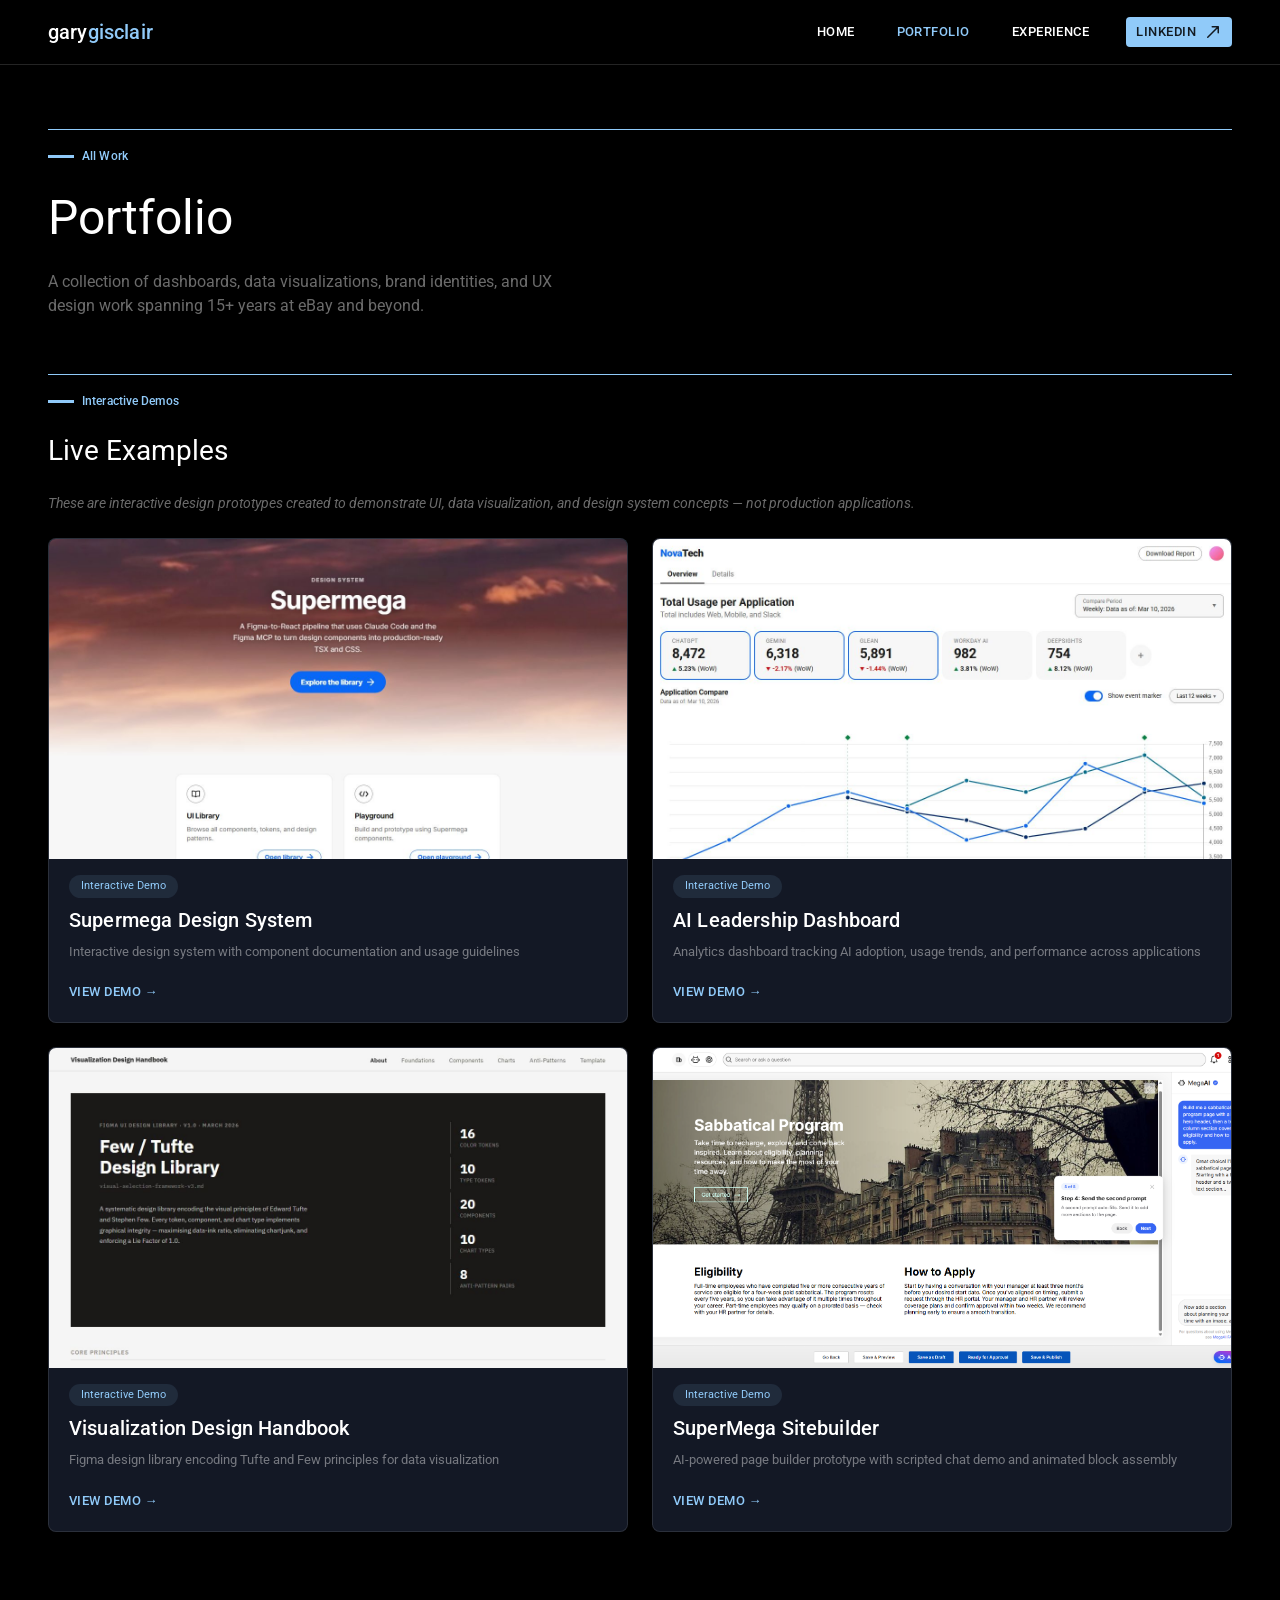
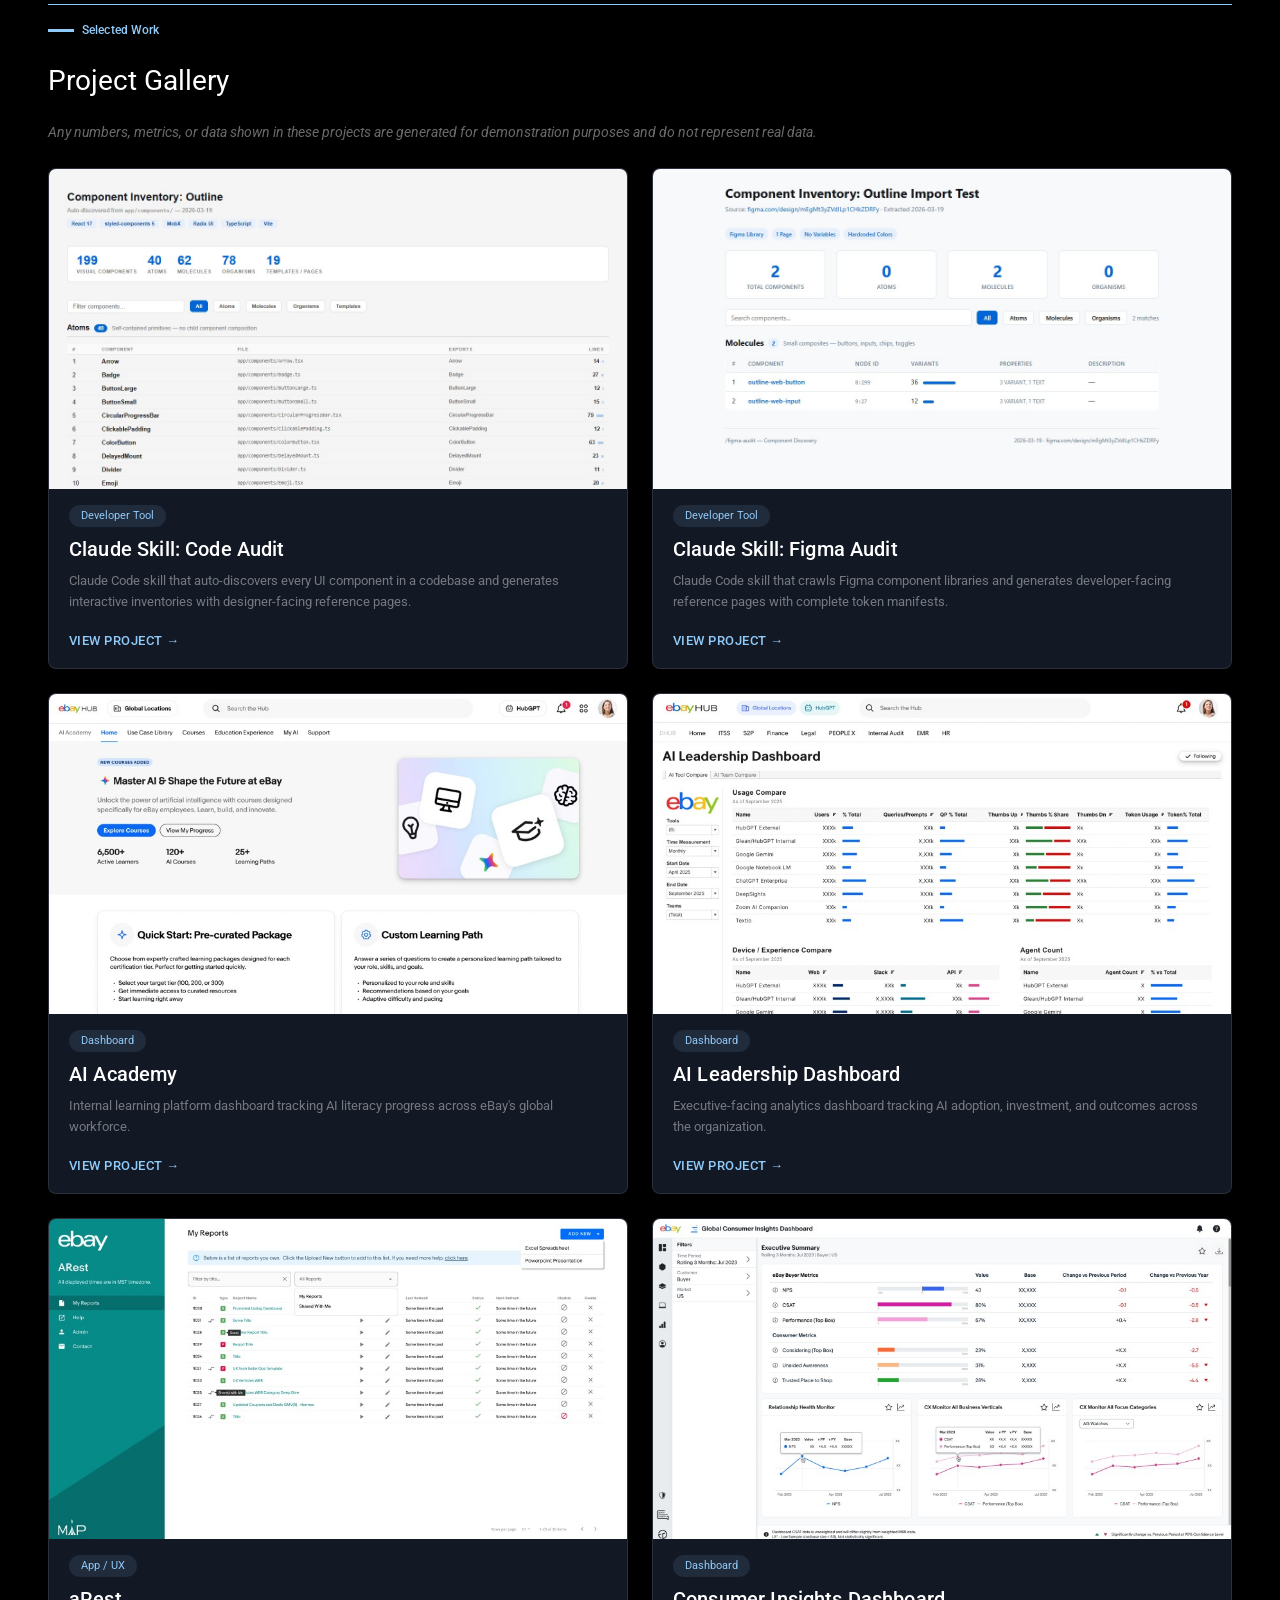
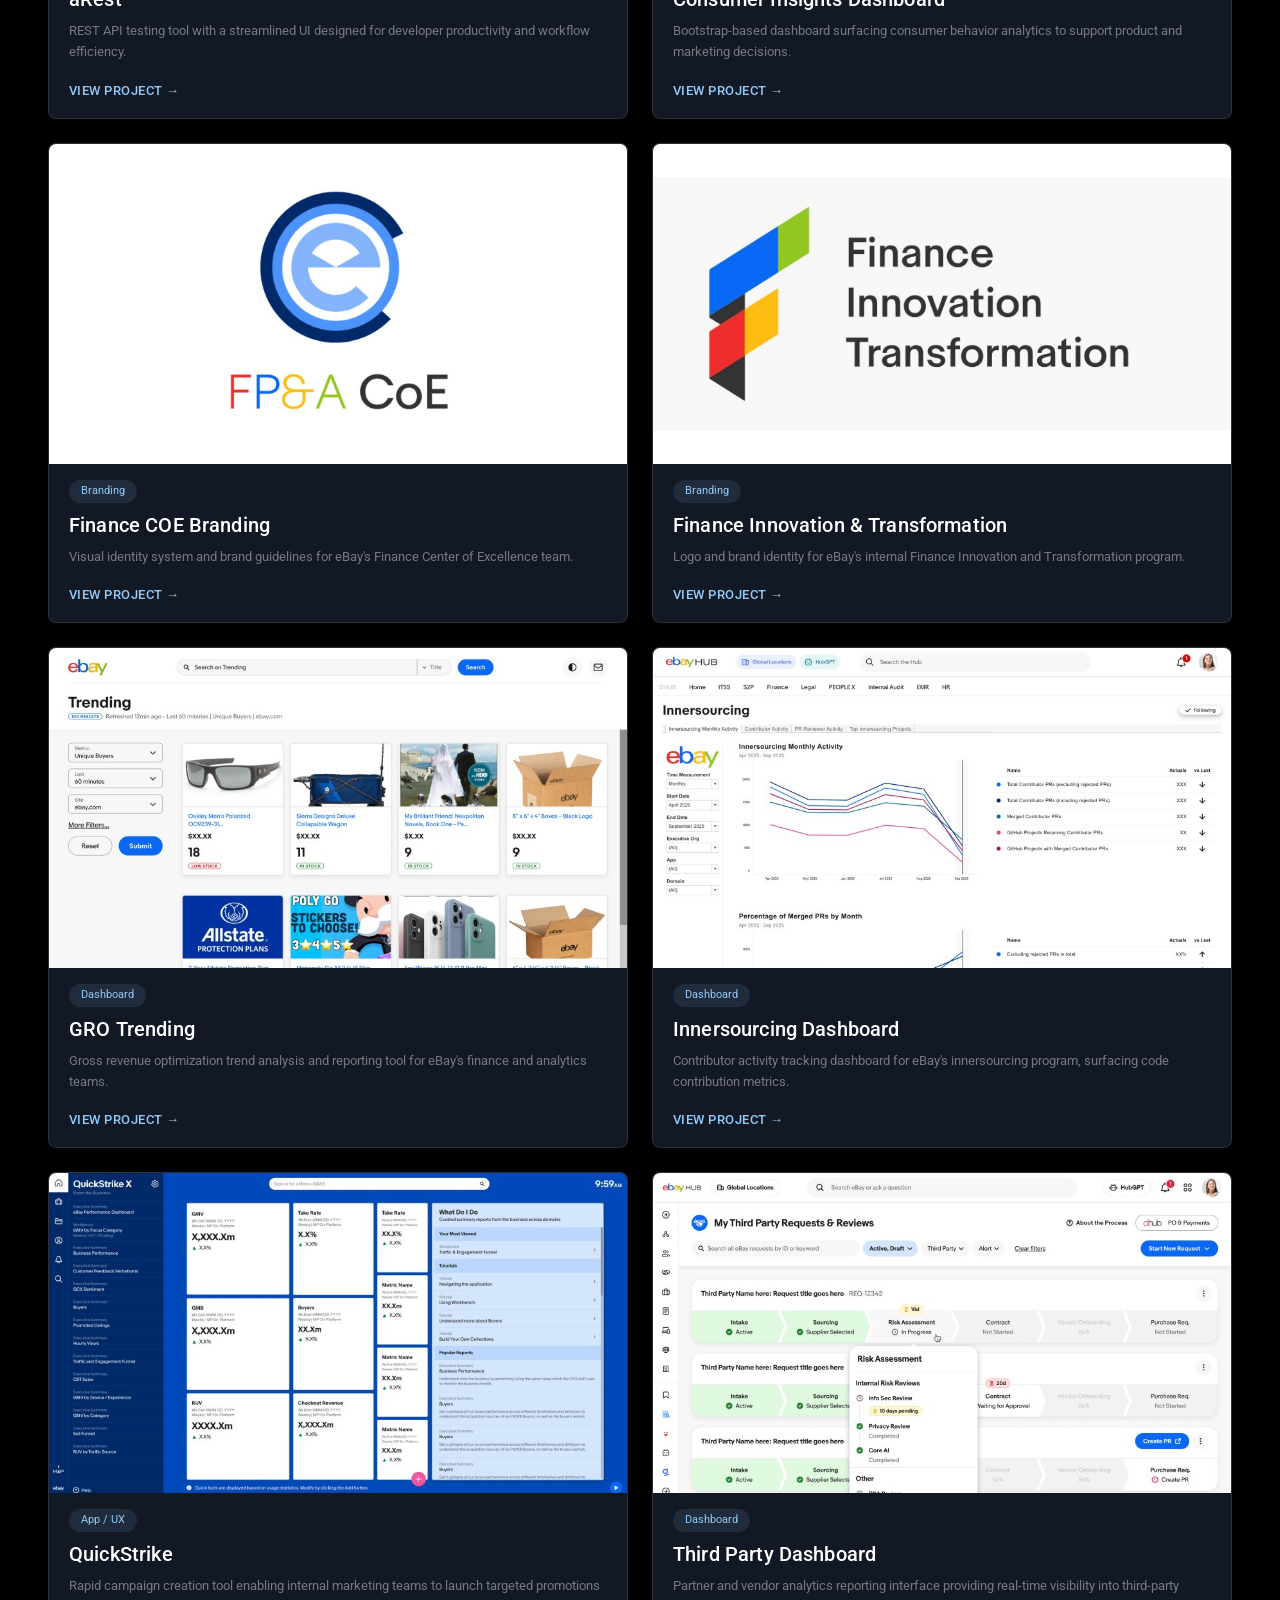
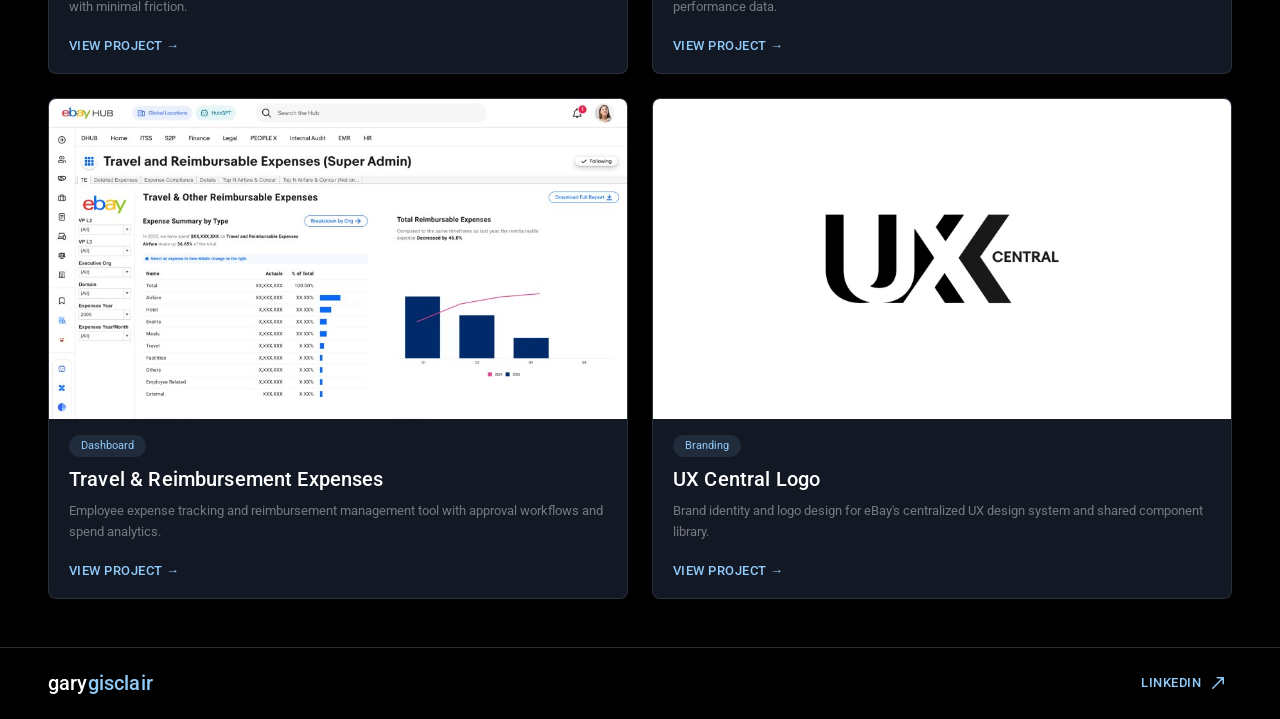
==== portfolio.html @ d4ecb181 "Add Code Audit and Figma Audit skills to Project Gallery Two new Developer Tool cards at top of gall" ====
<!DOCTYPE html>
<html lang="en">
<head>
  <meta charset="UTF-8">
  <meta name="viewport" content="width=device-width, initial-scale=1.0">
  <title>Portfolio — Gary Gisclair | Dashboards, Data Viz & Brand Design</title>
  <meta name="description" content="Explore Gary Gisclair's portfolio — dashboards, data visualizations, brand identities, and UX design work spanning 15+ years at eBay and beyond.">
  <meta name="author" content="Gary Gisclair">
  <link rel="canonical" href="https://www.garygisclair.com/portfolio.html">

  <!-- Open Graph -->
  <meta property="og:type" content="website">
  <meta property="og:title" content="Portfolio — Gary Gisclair | Dashboards, Data Viz & Brand Design">
  <meta property="og:description" content="Dashboards, data visualizations, brand identities, and UX design work spanning 15+ years at eBay and beyond.">
  <meta property="og:url" content="https://www.garygisclair.com/portfolio.html">
  <meta property="og:image" content="https://www.garygisclair.com/images/hero-dashboard.png">
  <meta property="og:site_name" content="Gary Gisclair">

  <!-- Twitter Card -->
  <meta name="twitter:card" content="summary_large_image">
  <meta name="twitter:title" content="Portfolio — Gary Gisclair">
  <meta name="twitter:description" content="Dashboards, data visualizations, brand identities, and UX design work spanning 15+ years.">
  <meta name="twitter:image" content="https://www.garygisclair.com/images/hero-dashboard.png">

  <link rel="preconnect" href="https://fonts.googleapis.com">
  <link rel="preconnect" href="https://fonts.gstatic.com" crossorigin>
  <link href="https://fonts.googleapis.com/css2?family=Roboto:wght@300;400;500;700&display=swap" rel="stylesheet">
  <link rel="stylesheet" href="styles.css">
</head>
<body>

  <!-- Navigation -->
  <nav class="nav" aria-label="Main navigation">
    <div class="nav__inner">
      <a href="index.html" class="logo" aria-label="Gary Gisclair home">
        <span class="logo__first">gary</span><span class="logo__last">gisclair</span>
      </a>
      <div class="nav__links">
        <a href="index.html" class="nav__link">Home</a>
        <a href="portfolio.html" class="nav__link nav__link--active">Portfolio</a>
        <a href="index.html#experience" class="nav__link">Experience</a>
        <a href="https://www.linkedin.com/in/gary-gisclair-3093a55/" target="_blank" rel="noopener noreferrer" class="btn btn--solid btn--sm">
          LinkedIn
          <svg class="btn__icon" viewBox="0 0 18 18" fill="none" xmlns="http://www.w3.org/2000/svg" aria-hidden="true">
            <path d="M3.75 14.25L14.25 3.75M14.25 3.75H8.25M14.25 3.75V9.75" stroke="currentColor" stroke-width="1.5" stroke-linecap="round" stroke-linejoin="round"/>
          </svg>
        </a>
      </div>
    </div>
  </nav>

  <main>

    <!-- Page Header -->
    <section class="section page-hero" aria-label="Portfolio header">
      <div class="container">
        <div class="page-hero__inner">
          <div class="section-label">
            <span class="section-label__line"></span>
            <span class="section-label__text">All Work</span>
          </div>
          <h1 class="section-title">Portfolio</h1>
          <p class="page-hero__tagline">A collection of dashboards, data visualizations, brand identities, and UX design work spanning 15+ years at eBay and beyond.</p>
        </div>
      </div>
    </section>

    <!-- Live Examples -->
    <section class="section" aria-label="Live examples">
      <div class="container">
        <header class="section-header section-header--blue">
          <div class="section-label">
            <span class="section-label__line"></span>
            <span class="section-label__text">Interactive Demos</span>
          </div>
          <h2 class="section-title section-title--sm">Live Examples</h2>
        </header>
        <p class="live-examples__disclaimer">These are interactive design prototypes created to demonstrate UI, data visualization, and design system concepts &mdash; not production applications.</p>
        <div class="portfolio-grid portfolio-grid--2 pcard-grid">

          <a class="pcard pcard--link" href="https://garygisclair.github.io/supermega-design-system/" target="_blank" rel="noopener noreferrer" aria-label="View Supermega Design System demo">
            <div class="pcard__media" aria-hidden="true"><img src="images/thumb-supermega.jpg" alt="Supermega Design System preview"></div>
            <div class="pcard__body">
              <span class="tag pcard__category">Interactive Demo</span>
              <h3 class="pcard__title">Supermega Design System</h3>
              <p class="pcard__desc">Interactive design system with component documentation and usage guidelines</p>
              <span class="pcard__cta" aria-hidden="true">View Demo →</span>
            </div>
          </a>

          <a class="pcard pcard--link" href="https://garygisclair.github.io/company-ai-compare-dashboard/" target="_blank" rel="noopener noreferrer" aria-label="View AI Leadership Dashboard demo">
            <div class="pcard__media" aria-hidden="true"><img src="images/thumb-ai-dashboard.jpg" alt="AI Leadership Dashboard preview"></div>
            <div class="pcard__body">
              <span class="tag pcard__category">Interactive Demo</span>
              <h3 class="pcard__title">AI Leadership Dashboard</h3>
              <p class="pcard__desc">Analytics dashboard tracking AI adoption, usage trends, and performance across applications</p>
              <span class="pcard__cta" aria-hidden="true">View Demo →</span>
            </div>
          </a>

          <a class="pcard pcard--link" href="https://garygisclair.github.io/visualization-design-handbook/index.html" target="_blank" rel="noopener noreferrer" aria-label="View Visualization Design Handbook demo">
            <div class="pcard__media" aria-hidden="true"><img src="images/thumb-viz-handbook.jpg" alt="Visualization Design Handbook preview"></div>
            <div class="pcard__body">
              <span class="tag pcard__category">Interactive Demo</span>
              <h3 class="pcard__title">Visualization Design Handbook</h3>
              <p class="pcard__desc">Figma design library encoding Tufte and Few principles for data visualization</p>
              <span class="pcard__cta" aria-hidden="true">View Demo →</span>
            </div>
          </a>

          <a class="pcard pcard--link" href="https://garygisclair.github.io/supermega-sitebuilder/" target="_blank" rel="noopener noreferrer" aria-label="View SuperMega Sitebuilder demo">
            <div class="pcard__media" aria-hidden="true"><img src="images/thumb-sitebuilder.jpg" alt="SuperMega Sitebuilder preview"></div>
            <div class="pcard__body">
              <span class="tag pcard__category">Interactive Demo</span>
              <h3 class="pcard__title">SuperMega Sitebuilder</h3>
              <p class="pcard__desc">AI-powered page builder prototype with scripted chat demo and animated block assembly</p>
              <span class="pcard__cta" aria-hidden="true">View Demo →</span>
            </div>
          </a>

        </div>
      </div>
    </section>

    <!-- Card Grid -->
    <section class="section" aria-label="Project library">
      <div class="container">
        <header class="section-header section-header--blue">
          <div class="section-label">
            <span class="section-label__line"></span>
            <span class="section-label__text">Selected Work</span>
          </div>
          <h2 class="section-title section-title--sm">Project Gallery</h2>
        </header>
        <p class="live-examples__disclaimer">Any numbers, metrics, or data shown in these projects are generated for demonstration purposes and do not represent real data.</p>
        <div class="portfolio-grid portfolio-grid--2 pcard-grid">

          <article class="pcard" data-id="code-audit-skill" role="button" tabindex="0" aria-label="View Code Audit Skill project">
            <div class="pcard__media" aria-hidden="true"><img src="images/code-audit-skill/page-01.jpg" alt="Code Audit Skill inventory showing 199 components"></div>
            <div class="pcard__body">
              <span class="tag pcard__category">Developer Tool</span>
              <h3 class="pcard__title">Claude Skill: Code Audit</h3>
              <p class="pcard__desc">Claude Code skill that auto-discovers every UI component in a codebase and generates interactive inventories with designer-facing reference pages.</p>
              <button class="pcard__cta" tabindex="-1" aria-hidden="true">View Project →</button>
            </div>
          </article>

          <article class="pcard" data-id="figma-audit-skill" role="button" tabindex="0" aria-label="View Figma Audit Skill project">
            <div class="pcard__media" aria-hidden="true"><img src="images/figma-audit-skill/page-01.jpg" alt="Figma Audit Skill inventory showing component library"></div>
            <div class="pcard__body">
              <span class="tag pcard__category">Developer Tool</span>
              <h3 class="pcard__title">Claude Skill: Figma Audit</h3>
              <p class="pcard__desc">Claude Code skill that crawls Figma component libraries and generates developer-facing reference pages with complete token manifests.</p>
              <button class="pcard__cta" tabindex="-1" aria-hidden="true">View Project →</button>
            </div>
          </article>

          <article class="pcard" data-id="ai-academy" role="button" tabindex="0" aria-label="View AI Academy project">
            <div class="pcard__media" aria-hidden="true"><img src="images/ai-academy/page-01.jpg" alt="AI Academy dashboard"></div>
            <div class="pcard__body">
              <span class="tag pcard__category">Dashboard</span>
              <h3 class="pcard__title">AI Academy</h3>
              <p class="pcard__desc">Internal learning platform dashboard tracking AI literacy progress across eBay's global workforce.</p>
              <button class="pcard__cta" tabindex="-1" aria-hidden="true">View Project →</button>
            </div>
          </article>

          <article class="pcard" data-id="ai-leadership-dashboard" role="button" tabindex="0" aria-label="View AI Leadership Dashboard project">
            <div class="pcard__media" aria-hidden="true"><img src="images/ai-leadership-dashboard/page-01.jpg" alt="AI Leadership Dashboard"></div>
            <div class="pcard__body">
              <span class="tag pcard__category">Dashboard</span>
              <h3 class="pcard__title">AI Leadership Dashboard</h3>
              <p class="pcard__desc">Executive-facing analytics dashboard tracking AI adoption, investment, and outcomes across the organization.</p>
              <button class="pcard__cta" tabindex="-1" aria-hidden="true">View Project →</button>
            </div>
          </article>

          <article class="pcard" data-id="arest" role="button" tabindex="0" aria-label="View aRest project">
            <div class="pcard__media" aria-hidden="true"><img src="images/arest/page-02.jpg" alt="aRest API testing tool"></div>
            <div class="pcard__body">
              <span class="tag pcard__category">App / UX</span>
              <h3 class="pcard__title">aRest</h3>
              <p class="pcard__desc">REST API testing tool with a streamlined UI designed for developer productivity and workflow efficiency.</p>
              <button class="pcard__cta" tabindex="-1" aria-hidden="true">View Project →</button>
            </div>
          </article>

          <article class="pcard" data-id="consumer-insights-dashboard" role="button" tabindex="0" aria-label="View Consumer Insights Dashboard project">
            <div class="pcard__media" aria-hidden="true"><img src="images/consumer-insights-dashboard/page-01.jpg" alt="Consumer Insights Dashboard"></div>
            <div class="pcard__body">
              <span class="tag pcard__category">Dashboard</span>
              <h3 class="pcard__title">Consumer Insights Dashboard</h3>
              <p class="pcard__desc">Bootstrap-based dashboard surfacing consumer behavior analytics to support product and marketing decisions.</p>
              <button class="pcard__cta" tabindex="-1" aria-hidden="true">View Project →</button>
            </div>
          </article>


          <article class="pcard" data-id="finance-coe-branding" role="button" tabindex="0" aria-label="View Finance COE Branding project">
            <div class="pcard__media pcard__media--contain" aria-hidden="true"><img src="images/finance-coe-branding/page-01.jpg" alt="Finance COE brand identity"></div>
            <div class="pcard__body">
              <span class="tag pcard__category">Branding</span>
              <h3 class="pcard__title">Finance COE Branding</h3>
              <p class="pcard__desc">Visual identity system and brand guidelines for eBay's Finance Center of Excellence team.</p>
              <button class="pcard__cta" tabindex="-1" aria-hidden="true">View Project →</button>
            </div>
          </article>

          <article class="pcard" data-id="finance-innovation-transformation" role="button" tabindex="0" aria-label="View Finance Innovation Transformation Logo project">
            <div class="pcard__media pcard__media--contain" aria-hidden="true"><img src="images/finance-innovation-transformation/page-01.jpg" alt="Finance Innovation and Transformation logo"></div>
            <div class="pcard__body">
              <span class="tag pcard__category">Branding</span>
              <h3 class="pcard__title">Finance Innovation &amp; Transformation</h3>
              <p class="pcard__desc">Logo and brand identity for eBay's internal Finance Innovation and Transformation program.</p>
              <button class="pcard__cta" tabindex="-1" aria-hidden="true">View Project →</button>
            </div>
          </article>

          <article class="pcard" data-id="gro-trending" role="button" tabindex="0" aria-label="View GRO Trending project">
            <div class="pcard__media" aria-hidden="true"><img src="images/gro-trending/page-01.jpg" alt="GRO Trending revenue dashboard"></div>
            <div class="pcard__body">
              <span class="tag pcard__category">Dashboard</span>
              <h3 class="pcard__title">GRO Trending</h3>
              <p class="pcard__desc">Gross revenue optimization trend analysis and reporting tool for eBay's finance and analytics teams.</p>
              <button class="pcard__cta" tabindex="-1" aria-hidden="true">View Project →</button>
            </div>
          </article>

          <article class="pcard" data-id="innersourcing-dashboard" role="button" tabindex="0" aria-label="View Innersourcing Dashboard project">
            <div class="pcard__media" aria-hidden="true"><img src="images/innersourcing-dashboard/page-01.jpg" alt="Innersourcing contributor activity dashboard"></div>
            <div class="pcard__body">
              <span class="tag pcard__category">Dashboard</span>
              <h3 class="pcard__title">Innersourcing Dashboard</h3>
              <p class="pcard__desc">Contributor activity tracking dashboard for eBay's innersourcing program, surfacing code contribution metrics.</p>
              <button class="pcard__cta" tabindex="-1" aria-hidden="true">View Project →</button>
            </div>
          </article>

          <article class="pcard" data-id="quickstrike" role="button" tabindex="0" aria-label="View QuickStrike project">
            <div class="pcard__media" aria-hidden="true"><img src="images/quickstrike/page-02.jpg" alt="QuickStrike campaign creation tool"></div>
            <div class="pcard__body">
              <span class="tag pcard__category">App / UX</span>
              <h3 class="pcard__title">QuickStrike</h3>
              <p class="pcard__desc">Rapid campaign creation tool enabling internal marketing teams to launch targeted promotions with minimal friction.</p>
              <button class="pcard__cta" tabindex="-1" aria-hidden="true">View Project →</button>
            </div>
          </article>

          <article class="pcard" data-id="third-party-dashboard" role="button" tabindex="0" aria-label="View Third Party Dashboard project">
            <div class="pcard__media" aria-hidden="true"><img src="images/third-party-dashboard/page-01.jpg" alt="Third Party vendor analytics dashboard"></div>
            <div class="pcard__body">
              <span class="tag pcard__category">Dashboard</span>
              <h3 class="pcard__title">Third Party Dashboard</h3>
              <p class="pcard__desc">Partner and vendor analytics reporting interface providing real-time visibility into third-party performance data.</p>
              <button class="pcard__cta" tabindex="-1" aria-hidden="true">View Project →</button>
            </div>
          </article>

          <article class="pcard" data-id="travel-reimbursement" role="button" tabindex="0" aria-label="View Travel and Reimbursement Expenses project">
            <div class="pcard__media" aria-hidden="true"><img src="images/travel-and-reimbursement/page-01.jpg" alt="Travel and Reimbursement expense dashboard"></div>
            <div class="pcard__body">
              <span class="tag pcard__category">Dashboard</span>
              <h3 class="pcard__title">Travel &amp; Reimbursement Expenses</h3>
              <p class="pcard__desc">Employee expense tracking and reimbursement management tool with approval workflows and spend analytics.</p>
              <button class="pcard__cta" tabindex="-1" aria-hidden="true">View Project →</button>
            </div>
          </article>

          <article class="pcard" data-id="ux-central-logo" role="button" tabindex="0" aria-label="View UX Central Logo project">
            <div class="pcard__media pcard__media--contain" aria-hidden="true"><img src="images/ux-central-logo/page-01.jpg" alt="UX Central logo design"></div>
            <div class="pcard__body">
              <span class="tag pcard__category">Branding</span>
              <h3 class="pcard__title">UX Central Logo</h3>
              <p class="pcard__desc">Brand identity and logo design for eBay's centralized UX design system and shared component library.</p>
              <button class="pcard__cta" tabindex="-1" aria-hidden="true">View Project →</button>
            </div>
          </article>

        </div>
      </div>
    </section>

  </main>

  <!-- Footer -->
  <footer class="footer" role="contentinfo">
    <div class="footer__inner">
      <a href="index.html" class="logo" aria-label="Gary Gisclair">
        <span class="logo__first">gary</span><span class="logo__last">gisclair</span>
      </a>
      <a href="https://www.linkedin.com/in/gary-gisclair-3093a55/" target="_blank" rel="noopener noreferrer" class="btn btn--text">
        LinkedIn
        <svg class="btn__icon" viewBox="0 0 18 18" fill="none" xmlns="http://www.w3.org/2000/svg" aria-hidden="true">
          <path d="M3.75 14.25L14.25 3.75M14.25 3.75H8.25M14.25 3.75V9.75" stroke="currentColor" stroke-width="1.5" stroke-linecap="round" stroke-linejoin="round"/>
        </svg>
      </a>
    </div>
  </footer>

  <!-- ================================================
       PROJECT DETAIL MODAL
       ================================================ -->
  <div class="modal-overlay" id="modal-overlay" hidden aria-modal="true" role="dialog" aria-labelledby="modal-title">
    <div class="modal" id="modal">
      <button class="modal__close" id="modal-close" aria-label="Close project detail">&#x2715;</button>
      <div class="modal__hero" id="modal-hero" aria-hidden="true"><img id="modal-hero-img" src="" alt="" hidden></div>
      <div class="modal__content">
        <div class="modal__meta">
          <span class="tag" id="modal-category"></span>
        </div>
        <h2 class="modal__title" id="modal-title"></h2>
        <hr class="modal__divider">
        <div class="modal__sections">
          <div>
            <p class="modal__section-label">Overview</p>
            <p class="modal__section-text" id="modal-overview"></p>
          </div>
          <div id="modal-gallery-section">
            <p class="modal__section-label">Gallery</p>
            <div class="modal__gallery" id="modal-gallery"></div>
          </div>
        </div>
      </div>
    </div>
  </div>

  <script>
    const projects = {
      'ai-academy': {
        title: 'AI Academy',
        category: 'Dashboard',
        overview: 'AI Academy is an internal learning management platform designed to accelerate AI literacy across eBay\'s global workforce. The dashboard provides employees and managers with real-time visibility into course completion, skill assessments, and personalized learning paths. Designed to support eBay\'s strategic initiative to upskill over 10,000 employees in applied AI concepts.',
        hero: 'images/ai-academy/page-01.jpg',
        gallery: ['images/ai-academy/page-02.jpg', 'images/ai-academy/page-03.jpg'],
      },
      'ai-leadership-dashboard': {
        title: 'AI Leadership Dashboard',
        category: 'Dashboard',
        overview: 'An executive-facing analytics dashboard providing senior leadership with a consolidated view of AI adoption, investment allocation, and program outcomes across all of eBay. Features trend analysis, team-level breakdowns, and progress-to-goal indicators to support strategic planning and resource decisions.',
        hero: 'images/ai-leadership-dashboard/page-01.jpg',
        gallery: [
          'images/ai-leadership-dashboard/page-02.jpg',
          'images/ai-leadership-dashboard/page-03.jpg',
          'images/ai-leadership-dashboard/page-04.jpg',
        ],
      },
      'arest': {
        title: 'aRest',
        category: 'App / UX',
        overview: 'A REST API testing and documentation tool designed to reduce friction in developer workflows. The interface focuses on speed and clarity — allowing engineers to configure, execute, and inspect API calls with minimal overhead. Designed in close collaboration with eBay\'s internal platform teams.',
        hero: 'images/arest/page-02.jpg',
        gallery: [
          'images/arest/page-01.jpg',
          'images/arest/page-03.jpg',
        ],
      },
      'consumer-insights-dashboard': {
        title: 'Consumer Insights Dashboard',
        category: 'Dashboard',
        overview: 'A Bootstrap-based analytics dashboard surfacing consumer behavior data to product managers and marketing strategists. Aggregates purchase patterns, search trends, and engagement metrics into a single view, enabling data-driven decisions without requiring SQL or data engineering support.',
        hero: 'images/consumer-insights-dashboard/page-01.jpg',
        gallery: [
          'images/consumer-insights-dashboard/page-02.jpg',
          'images/consumer-insights-dashboard/page-07.jpg',
          'images/consumer-insights-dashboard/page-04.jpg',
          'images/consumer-insights-dashboard/page-09.jpg',
        ],
      },

      'finance-coe-branding': {
        title: 'Finance COE Branding',
        category: 'Branding',
        overview: 'A complete visual identity system for eBay\'s Finance Center of Excellence, including logo design, color palette, typography guidelines, and branded templates for presentations, reports, and internal communications. The identity balances eBay\'s corporate aesthetic with a distinct COE personality.',
        fit: 'contain',
        hero: 'images/finance-coe-branding/page-02.jpg',
        gallery: [
          'images/finance-coe-branding/page-03.jpg',
          'images/finance-coe-branding/page-04.jpg',
          'images/finance-coe-branding/page-05.jpg',
          'images/finance-coe-branding/page-06.jpg',
        ],
      },
      'finance-innovation-transformation': {
        title: 'Finance Innovation & Transformation',
        category: 'Branding',
        overview: 'Logo design and brand identity for eBay\'s internal Finance Innovation and Transformation program. The identity communicates a forward-thinking, tech-forward culture within the finance organization. Delivered across digital and print touchpoints including decks, badges, and internal portals.',
        fit: 'contain',
        hero: 'images/finance-innovation-transformation/page-01.jpg',
        gallery: [
          'images/finance-innovation-transformation/page-02.jpg',
          'images/finance-innovation-transformation/page-03.jpg',
          'images/finance-innovation-transformation/page-04.jpg',
          'images/finance-innovation-transformation/page-05.jpg',
        ],
      },
      'gro-trending': {
        title: 'GRO Trending',
        category: 'Dashboard',
        overview: 'A gross revenue optimization trend analysis and reporting tool built for eBay\'s finance and analytics teams. Visualizes revenue drivers, churn indicators, and promotional lift across time periods. Designed to replace static spreadsheet reports with an interactive, filterable interface.',
        hero: 'images/gro-trending/page-02.jpg',
      },
      'innersourcing-dashboard': {
        title: 'Innersourcing Dashboard',
        category: 'Dashboard',
        overview: 'A contributor activity tracking dashboard for eBay\'s innersourcing program — an initiative encouraging engineers to contribute to internal shared codebases across team boundaries. The dashboard surfaces commit volume, reviewer activity, and cross-team collaboration metrics for program managers and engineering leads.',
        hero: 'images/innersourcing-dashboard/page-02.jpg',
        gallery: [
          'images/innersourcing-dashboard/page-03.jpg',
          'images/innersourcing-dashboard/page-04.jpg',
        ],
      },
      'quickstrike': {
        title: 'QuickStrike',
        category: 'App / UX',
        overview: 'QuickStrike is a rapid campaign creation tool that allows internal marketing teams at eBay to launch targeted promotions with minimal friction. The UX reduces a multi-step process into a guided, single-screen flow — cutting campaign setup time and reducing dependency on engineering support.',
        hero: 'images/quickstrike/page-03.jpg',
        galleryPosition: 'left',
        gallery: [
          'images/quickstrike/page-01.jpg',
          'images/quickstrike/page-04.jpg',
          'images/quickstrike/page-05.jpg',
          'images/quickstrike/page-06.jpg',
          'images/quickstrike/page-07.jpg',
          'images/quickstrike/page-08.jpg',
        ],
      },
      'third-party-dashboard': {
        title: 'Third Party Dashboard',
        category: 'Dashboard',
        overview: 'A partner and vendor analytics reporting interface providing real-time visibility into third-party performance data at eBay. Enables partner relationship managers to monitor SLA compliance, integration health, and financial settlements without needing custom data pulls.',
        hero: 'images/third-party-dashboard/page-02.jpg',
        gallery: [
          'images/third-party-dashboard/page-03.jpg',
          'images/third-party-dashboard/page-04.jpg',
          'images/third-party-dashboard/page-05.jpg',
          'images/third-party-dashboard/page-06.jpg',
        ],
      },
      'travel-reimbursement': {
        title: 'Travel & Reimbursement Expenses',
        category: 'Dashboard',
        overview: 'An employee expense tracking and reimbursement management tool with approval workflows, policy compliance indicators, and spend analytics. Designed to reduce the time employees spend on expense reporting while giving finance managers better visibility into travel spend across the organization.',
        hero: 'images/travel-and-reimbursement/page-01.jpg',
      },
      'ux-central-logo': {
        title: 'UX Central Logo',
        category: 'Branding',
        overview: 'Brand identity and logo design for UX Central — eBay\'s internal hub for the centralized UX design system and shared component library. The mark needed to feel both systematic and human, reflecting the team\'s role as both a design operations function and a creative community.',
        fit: 'contain',
        hero: 'images/ux-central-logo/page-02.jpg',
        gallery: [
          'images/ux-central-logo/page-03.jpg',
          'images/ux-central-logo/page-04.jpg',
        ],
      },
      'code-audit-skill': {
        title: 'Claude Skill: Code Audit',
        category: 'Developer Tool',
        overview: 'A Claude Code skill that extracts and audits design systems from any codebase. Point it at a repo — it auto-discovers every UI component, classifies them as Atom / Molecule / Organism, and generates an interactive inventory. Pick any component and get a full HTML reference page with every variant rendered, color tokens with inline swatches, interaction state documentation, and a Figma Import Cheat Sheet with auto-layout settings and variable definitions. Tested across React (styled-components, Tailwind), Angular (Sass M3), iOS (UIKit), and Android (Compose). Outputs Figma-native JSON specs for direct plugin import and drift detection.',
        hero: 'images/code-audit-skill/page-01.jpg',
        gallery: [
          'images/code-audit-skill/page-02.jpg',
        ],
      },
      'figma-audit-skill': {
        title: 'Claude Skill: Figma Audit',
        category: 'Developer Tool',
        overview: 'The reverse of Code Audit — a Claude Code skill that crawls Figma component libraries via the MCP API and generates developer-facing reference pages. It discovers all component sets in a file, classifies them by atomic design tier, and extracts every design token bound to each component: colors, spacing, radius, font families, and text styles. Each component gets an HTML reference page with a visual variant grid (all styles × sizes × states rendered), 9 reference tables documenting every token a developer needs, and a Figma Import Cheat Sheet. Hidden BOOLEAN/INSTANCE_SWAP elements (icon slots, touch targets) are detected and rendered in a separate "With Optional Elements" section.',
        hero: 'images/figma-audit-skill/page-01.jpg',
        gallery: [
          'images/figma-audit-skill/page-02.jpg',
        ],
      },
    };

    const overlay  = document.getElementById('modal-overlay');
    const modal    = document.getElementById('modal');
    const closeBtn = document.getElementById('modal-close');

    function openModal(id) {
      const project = projects[id];
      if (!project) return;

      document.getElementById('modal-title').textContent    = project.title;
      document.getElementById('modal-category').textContent = project.category;
      document.getElementById('modal-overview').textContent = project.overview;

      // Hero image
      const heroEl = document.getElementById('modal-hero');
      const heroImg = document.getElementById('modal-hero-img');
      heroEl.classList.toggle('modal__hero--contain', project.fit === 'contain');
      heroImg.classList.toggle('img-contain', project.fit === 'contain');
      if (project.hero) {
        heroImg.src = project.hero;
        heroImg.removeAttribute('hidden');
      } else {
        heroImg.src = '';
        heroImg.setAttribute('hidden', '');
      }

      // Gallery — render however many images the project has
      const gallerySection = document.getElementById('modal-gallery-section');
      const gallery = document.getElementById('modal-gallery');
      if (project.gallery?.length) {
        const contain = project.fit === 'contain';
        const imgLeft = project.galleryPosition === 'left';
        const isSingle = project.gallery.length === 1;
        gallery.style.gridTemplateColumns = isSingle ? '1fr' : '';
        gallery.innerHTML = project.gallery
          .map(src => {
            const imgClass = [contain ? 'img-contain' : '', imgLeft ? 'img-left' : ''].filter(Boolean).join(' ');
            const imgStyle = isSingle ? ' style="height:auto;max-height:600px;"' : '';
            return `<div class="modal__gallery-img${contain ? ' modal__gallery-img--contain' : ''}"${imgStyle}><img src="${src}" alt=""${imgClass ? ` class="${imgClass}"` : ''}></div>`;
          })
          .join('');
        gallerySection.hidden = false;
      } else {
        gallery.innerHTML = '';
        gallerySection.hidden = true;
      }

      modal.scrollTop = 0;
      overlay.removeAttribute('hidden');
      document.body.style.overflow = 'hidden';
      closeBtn.focus();
    }

    function closeModal() {
      overlay.setAttribute('hidden', '');
      document.body.style.overflow = '';
    }

    // Open on card click or Enter/Space keypress
    document.querySelectorAll('.pcard').forEach(card => {
      card.addEventListener('click', () => openModal(card.dataset.id));
      card.addEventListener('keydown', e => {
        if (e.key === 'Enter' || e.key === ' ') {
          e.preventDefault();
          openModal(card.dataset.id);
        }
      });
    });

    // Close on button, backdrop click, or Escape
    closeBtn.addEventListener('click', closeModal);
    overlay.addEventListener('click', e => {
      if (e.target === overlay) closeModal();
    });
    document.addEventListener('keydown', e => {
      if (e.key === 'Escape' && !overlay.hasAttribute('hidden')) closeModal();
    });
  </script>

</body>
</html>
---- styles.css ----
/* ============================================================
   DESIGN TOKENS
   ============================================================ */
:root {
  /* Colors */
  --color-bg:             #000000;
  --color-card:           #131825;
  --color-accent:         #90caf9;
  --color-accent-dim:     rgba(144, 202, 249, 0.10);
  --color-accent-glow:    rgba(144, 202, 249, 0.15);
  --color-accent-line:    rgba(144, 202, 249, 0.18);
  --color-accent-border:  rgba(144, 202, 249, 0.50);
  --color-purple-border:  rgba(206, 147, 216, 0.25);
  --color-card-border:    rgba(255, 255, 255, 0.10);
  --color-nav-bg:         rgba(0, 0, 0, 0.96);
  --color-nav-border:     rgba(255, 255, 255, 0.14);
  --color-text:           #ffffff;
  --color-text-muted:     rgba(255, 255, 255, 0.52);
  --color-text-dim:       rgba(255, 255, 255, 0.42);
  --color-pink:           #f48fb1;

  /* Typography */
  --font:         'Roboto', sans-serif;
  --text-h2:      60px;
  --text-h3:      48px;
  --text-h6:      20px;
  --text-body:    16px;
  --text-small:   14px;
  --text-caption: 12px;
  --text-tag:     11px;
  --text-btn-lg:  15px;
  --text-btn-sm:  13px;

  /* Spacing (8px base) */
  --space-1: 8px;
  --space-2: 16px;
  --space-3: 24px;
  --space-4: 32px;
  --space-8: 64px;

  /* Layout */
  --nav-h:    65px;
  --max-w:    1440px;
  --pad-x:    48px;

  /* Border radius */
  --radius-sm:   4px;
  --radius-md:   8px;
  --radius-pill: 9999px;
}

/* ============================================================
   RESET
   ============================================================ */
*, *::before, *::after {
  box-sizing: border-box;
  margin: 0;
  padding: 0;
}

html {
  scroll-behavior: smooth;
}

body {
  background: var(--color-bg);
  color: var(--color-text);
  font-family: var(--font);
  font-size: var(--text-body);
  line-height: 1.5;
  -webkit-font-smoothing: antialiased;
}

a {
  text-decoration: none;
  color: inherit;
}

img {
  display: block;
  max-width: 100%;
}

ul {
  list-style: none;
}

/* ============================================================
   LAYOUT
   ============================================================ */
.container {
  max-width: var(--max-w);
  margin: 0 auto;
  padding: 0 var(--pad-x);
}

.section {
  padding: var(--space-3) 0;
}

/* ============================================================
   VIDEO BACKGROUND
   ============================================================ */
.bg-video {
  position: absolute;
  inset: 0;
  z-index: 0;
  overflow: hidden;
  border-radius: var(--radius-md, 0);
}

.bg-video__media {
  position: absolute;
  inset: 0;
  width: 100%;
  height: 100%;
  object-fit: cover;
  opacity: 0.20;
}

.bg-video__overlay {
  position: absolute;
  inset: 0;
  background: radial-gradient(ellipse at 50% 40%, transparent 0%, #000 70%);
}

/* ============================================================
   LOGO
   ============================================================ */
.logo {
  display: inline-flex;
  align-items: center;
  font-size: var(--text-h6);
  font-weight: 500;
  letter-spacing: 0.15px;
  line-height: 1.6;
}

.logo__first { color: var(--color-text); }
.logo__last  { color: var(--color-accent); }

/* ============================================================
   BUTTONS
   ============================================================ */
.btn {
  display: inline-flex;
  align-items: center;
  gap: 8px;
  font-family: var(--font);
  font-weight: 500;
  letter-spacing: 0.46px;
  text-transform: uppercase;
  border-radius: var(--radius-sm);
  cursor: pointer;
  border: none;
  transition: opacity 0.15s;
  white-space: nowrap;
}

.btn:hover { opacity: 0.8; }

.btn--lg {
  font-size: var(--text-btn-lg);
  line-height: 26px;
  padding: 8px 22px;
}

.btn--sm {
  font-size: var(--text-btn-sm);
  line-height: 22px;
  padding: 4px 10px;
}

.btn--solid {
  background: var(--color-accent);
  color: rgba(0, 0, 0, 0.87);
  box-shadow:
    0 1px 5px  rgba(0, 0, 0, 0.12),
    0 2px 2px  rgba(0, 0, 0, 0.14),
    0 3px 1px -2px rgba(0, 0, 0, 0.20);
}

.btn--outline {
  background: transparent;
  color: var(--color-accent);
  border: 1px solid var(--color-accent);
}

.btn--text {
  background: transparent;
  color: var(--color-accent);
  font-size: var(--text-btn-sm);
  line-height: 22px;
  padding: 4px 5px;
}

.btn__icon {
  width: 18px;
  height: 18px;
  flex-shrink: 0;
}

/* ============================================================
   SECTION LABELS & HEADERS
   ============================================================ */
.section-label {
  display: flex;
  align-items: center;
  gap: var(--space-1);
  height: 20px;
}

.section-label__line {
  display: block;
  width: 26px;
  height: 3px;
  background: var(--color-accent);
  flex-shrink: 0;
}

.section-label__text {
  font-size: var(--text-caption);
  font-weight: 500;
  color: var(--color-accent);
  letter-spacing: 0.1px;
  line-height: 1.57;
}

.section-header {
  padding-top: var(--space-2);
  padding-bottom: var(--space-3);
  display: flex;
  flex-direction: column;
  gap: var(--space-3);
}

.section-header--blue   { border-top: 1px solid var(--color-accent); }
.section-header--purple { border-top: 1px solid var(--color-purple-border); }

.section-title {
  font-size: var(--text-h3);
  font-weight: 400;
  line-height: 1.167;
  color: var(--color-text);
}

.section-title--sm {
  font-size: 28px;
}

/* ============================================================
   NAVIGATION
   ============================================================ */
.nav {
  position: sticky;
  top: 0;
  z-index: 100;
  height: var(--nav-h);
  background: var(--color-nav-bg);
  border-bottom: 1px solid var(--color-nav-border);
  box-shadow:
    0 1px 5px rgba(0, 0, 0, 0.12),
    0 2px 2px rgba(0, 0, 0, 0.14),
    0 3px 1px rgba(0, 0, 0, 0.20);
}

.nav__inner {
  max-width: var(--max-w);
  margin: 0 auto;
  padding: 0 var(--pad-x);
  height: 100%;
  display: flex;
  align-items: center;
  justify-content: space-between;
}

.nav__links {
  display: flex;
  align-items: center;
  gap: 32px;
}

.nav__link {
  font-size: var(--text-btn-sm);
  font-weight: 500;
  letter-spacing: 0.46px;
  text-transform: uppercase;
  color: var(--color-text);
  padding: 4px 5px;
  border-radius: var(--radius-sm);
  transition: color 0.15s;
}

.nav__link:hover,
.nav__link--active {
  color: var(--color-accent);
}

/* ============================================================
   HERO
   ============================================================ */
.hero {
  position: relative;
  overflow: hidden;
  padding-top: var(--space-4);
  padding-bottom: var(--space-4);
}

.hero__inner {
  position: relative;
  z-index: 1;
  display: flex;
  align-items: center;
  justify-content: space-between;
  gap: var(--space-4);
}

.hero__content {
  flex: 0 0 48%;
  display: flex;
  flex-direction: column;
  gap: var(--space-3);
}

.hero__text {
  display: flex;
  flex-direction: column;
  gap: 4px;
}

.hero__name {
  font-size: var(--text-h2);
  font-weight: 300;
  line-height: 1.2;
  letter-spacing: -0.5px;
  color: var(--color-text);
}

.hero__title {
  font-size: var(--text-h2);
  font-weight: 300;
  line-height: 1.2;
  letter-spacing: -0.5px;
  color: var(--color-accent);
}

.hero__subtitle {
  font-size: var(--text-small);
  font-weight: 400;
  letter-spacing: 0.5px;
  color: var(--color-text-muted);
  margin-top: 4px;
}

.hero__bio {
  font-size: var(--text-body);
  font-weight: 400;
  line-height: 1.5;
  letter-spacing: 0.15px;
  color: var(--color-text);
}

.hero__ctas {
  display: flex;
  gap: 16px;
  flex-wrap: wrap;
}

.hero__card {
  flex: 0 0 48%;
  background: rgba(0, 0, 0, 0.30);
  border: 2px solid var(--color-accent-border);
  border-radius: var(--radius-md);
  padding: var(--space-2);
  overflow: hidden;
}

.hero__image {
  width: 100%;
  height: auto;
  object-fit: contain;
  border-radius: var(--radius-sm);
  display: block;
}

/* ============================================================
   PORTFOLIO GRID & CARDS
   ============================================================ */
.portfolio-grid {
  display: grid;
  gap: var(--space-3);
  margin-bottom: var(--space-3);
}

.portfolio-grid--2 { grid-template-columns: 1fr 1fr; }
.portfolio-grid--3 { grid-template-columns: 1fr 1fr 1fr; }

.card {
  background: var(--color-card);
  border: 1px solid var(--color-card-border);
  border-radius: var(--radius-md);
  overflow: hidden;
}

.card__media {
  height: 320px;
  overflow: hidden;
  display: flex;
}

.card__media--white  { background: #ffffff; }
.card__media--mint   { background: #e5f8ed; }
.card__media--top    { align-items: flex-start; padding-top: 0; }
.card__media--center { align-items: center; justify-content: center; }

.card__img { display: block; }

.card__img--cover {
  width: 100%;
  /* height: 100%; */
  object-fit: cover;
  object-position: top center;
}

.card__img--logo {
  max-width: 100%;
  /*max-height: 95%;*/
  object-fit: contain;
  width: auto;
  height: auto;
}

.portfolio-footer {
  display: flex;
  justify-content: center;
  padding-top: var(--space-3);
}

/* Finance card: two stacked images */
.card__logo-stack {
  position: relative;
  /*width: 220px;
  height: 130px; */
  display: flex;
  align-items: center;
  justify-content: center;
}

.card__img--logo-main {
  position: relative;
  max-width: 100%;
  max-height: 100%;
  z-index: 1;
}

.card__img--logo-accent {
  position: absolute;
  left: -16px;
  bottom: -12px;
  max-width: 40%;
  max-height: 55%;
  z-index: 2;
}

/* ============================================================
   EXPERIENCE — LAYOUT
   ============================================================ */
.experience-inner {
  display: flex;
  gap: var(--space-8);
  align-items: flex-start;
}

/* ============================================================
   SKILLS SIDEBAR
   ============================================================ */
.skills {
  flex: 0 0 260px;
}

.skills__heading {
  font-size: var(--text-caption);
  font-weight: 400;
  color: var(--color-text);
  letter-spacing: 0.4px;
  line-height: 1.66;
  margin-bottom: var(--space-1);
}

.skills__group {
  margin-bottom: var(--space-3);
}

.skills__group:last-child {
  margin-bottom: 0;
}

.skills__tags {
  display: flex;
  flex-wrap: wrap;
  gap: 6px;
  list-style: none;
  padding: 0;
  margin: 0;
}

.skill-tag {
  display: inline-flex;
  align-items: center;
  padding: 4px 12px;
  border-radius: var(--radius-pill);
  background: rgba(255, 255, 255, 0.06);
  border: 1px solid rgba(255, 255, 255, 0.12);
  font-size: var(--text-tag);
  font-weight: 400;
  color: var(--color-text);
  line-height: 1.5;
  white-space: nowrap;
}

/* ============================================================
   TIMELINE
   ============================================================ */
.timeline {
  flex: 1;
  min-width: 0;
  display: flex;
  flex-direction: column;
}

.timeline__item {
  display: flex;
  gap: 20px;
  padding-bottom: var(--space-3);
}

.timeline__marker {
  flex: 0 0 22px;
  display: flex;
  flex-direction: column;
  align-items: center;
}

.timeline__dot {
  width: 22px;
  height: 22px;
  border-radius: var(--radius-pill);
  background: var(--color-accent-glow);
  display: flex;
  align-items: center;
  justify-content: center;
  flex-shrink: 0;
}

.timeline__dot::after {
  content: '';
  width: 12px;
  height: 12px;
  border-radius: var(--radius-pill);
  background: var(--color-accent);
}

.timeline__dot--pink { background: rgba(244, 143, 177, 0.15); }
.timeline__dot--pink::after { background: var(--color-pink); }

.timeline__connector {
  flex: 1;
  width: 2px;
  min-height: 16px;
  background: var(--color-accent-line);
}

.timeline__body {
  flex: 1;
  min-width: 0;
  display: flex;
  flex-direction: column;
  gap: var(--space-1);
  padding-bottom: var(--space-1);
}

.timeline__date {
  font-size: var(--text-caption);
  font-weight: 400;
  color: var(--color-accent);
  letter-spacing: 0.4px;
  line-height: 1.66;
}

.timeline__date--pink { color: var(--color-pink); }

.timeline__role {
  font-size: 24px;
  font-weight: 700;
  line-height: 1.4;
  letter-spacing: -0.2px;
  color: var(--color-text);
}

.timeline__company {
  font-size: var(--text-small);
  font-weight: 700;
  color: var(--color-text-muted);
  letter-spacing: 0.17px;
  line-height: 1.43;
}

.timeline__desc {
  font-size: 13px;
  font-weight: 400;
  color: var(--color-text-dim);
  line-height: 1.65;
}

.timeline__bullets {
  list-style: none;
  padding: 0;
  margin: 0;
  display: flex;
  flex-direction: column;
  gap: 4px;
}

.timeline__bullets li {
  font-size: 13px;
  font-weight: 400;
  color: var(--color-text-dim);
  line-height: 1.65;
  padding-left: 16px;
  position: relative;
}

.timeline__bullets li::before {
  content: "•";
  position: absolute;
  left: 4px;
  color: var(--color-text-muted);
}

.timeline__highlights {
  list-style: none;
  padding: 0;
  margin: 4px 0 0 0;
  display: flex;
  flex-direction: column;
  gap: 4px;
}

.timeline__highlights li {
  font-size: 13px;
  font-weight: 500;
  color: var(--color-accent);
  line-height: 1.65;
  padding-left: 16px;
  position: relative;
}

.timeline__highlights li::before {
  content: "→";
  position: absolute;
  left: 0;
}

.tag-list {
  display: flex;
  gap: 8px;
  flex-wrap: wrap;
  margin-top: 4px;
}

.tag {
  display: inline-flex;
  align-items: center;
  padding: 3px 12px;
  border-radius: var(--radius-pill);
  background: var(--color-accent-dim);
  font-size: var(--text-tag);
  font-weight: 400;
  color: var(--color-accent);
  line-height: 1.5;
  white-space: nowrap;
}

/* ============================================================
   FOOTER
   ============================================================ */
.footer {
  background: var(--color-bg);
  border-top: 1px solid var(--color-purple-border);
  height: 72px;
}

.footer__inner {
  max-width: var(--max-w);
  margin: 0 auto;
  padding: 0 var(--pad-x);
  height: 100%;
  display: flex;
  align-items: center;
  justify-content: space-between;
}

/* ============================================================
   LIVE EXAMPLES TABLE
   ============================================================ */
.live-examples__disclaimer {
  font-size: var(--text-small);
  font-weight: 400;
  color: var(--color-text-dim);
  line-height: 1.6;
  font-style: italic;
  margin-bottom: var(--space-3);
}

.live-examples {
  width: 100%;
  border-collapse: collapse;
  border: 1px solid var(--color-card-border);
  border-radius: var(--radius-md);
  overflow: hidden;
}

.live-examples__th {
  font-size: var(--text-caption);
  font-weight: 500;
  color: var(--color-accent);
  letter-spacing: 0.4px;
  text-transform: uppercase;
  text-align: left;
  padding: 12px 16px;
  background: rgba(144, 202, 249, 0.06);
  border-bottom: 1px solid var(--color-card-border);
}

.live-examples__row {
  transition: background 0.15s;
  cursor: pointer;
}

.live-examples__row:hover {
  background: rgba(144, 202, 249, 0.04);
}

.live-examples__row:not(:last-child) .live-examples__td {
  border-bottom: 1px solid var(--color-card-border);
}

.live-examples__td {
  padding: 14px 16px;
  vertical-align: middle;
}

.live-examples__num {
  width: 40px;
  font-size: var(--text-small);
  font-weight: 500;
  color: var(--color-text-muted);
  text-align: center;
}

.live-examples__thumb {
  width: 140px;
  padding: 10px 0 10px 16px;
}

.live-examples__thumb img {
  width: 120px;
  height: 72px;
  object-fit: cover;
  object-position: top center;
  border-radius: var(--radius-sm);
  border: 1px solid var(--color-card-border);
  display: block;
}

.live-examples__name {
  font-size: var(--text-small);
  font-weight: 500;
  color: var(--color-text);
  white-space: nowrap;
}

.live-examples__desc {
  font-size: 13px;
  font-weight: 400;
  color: var(--color-text-dim);
  line-height: 1.5;
}

.live-examples__link {
  white-space: nowrap;
  text-align: right;
  padding-right: 24px;
}

.live-examples__link a {
  font-size: var(--text-btn-sm);
  font-weight: 500;
  color: var(--color-accent);
  letter-spacing: 0.46px;
  text-transform: uppercase;
  transition: opacity 0.15s;
}

.live-examples__link a:hover {
  opacity: 0.75;
}

/* ============================================================
   PORTFOLIO LIBRARY — PROJECT CARDS (with title/description)
   ============================================================ */
.pcard {
  background: var(--color-card);
  border: 1px solid var(--color-card-border);
  border-radius: var(--radius-md);
  overflow: hidden;
  cursor: pointer;
  display: flex;
  flex-direction: column;
  transition: border-color 0.2s, transform 0.2s;
}

.pcard--link {
  text-decoration: none;
  color: inherit;
}

.pcard:hover {
  border-color: var(--color-accent-border);
  transform: translateY(-2px);
}

.pcard__media {
  height: 320px;
  background: rgba(255, 255, 255, 0.05);
  flex-shrink: 0;
  overflow: hidden;
}

.pcard__media img {
  width: 100%;
  height: 100%;
  object-fit: cover;
  object-position: top center;
  display: block;
}

.pcard__media--contain {
  background: #fff;
}

.pcard__media--contain img,
.img-contain {
  object-fit: contain;
  object-position: center center;
}

.img-left {
  object-position: left center;
}


.pcard__body {
  padding: 16px 20px 20px;
  display: flex;
  flex-direction: column;
  gap: 8px;
  flex: 1;
}

.pcard__category {
  align-self: flex-start;
}

.pcard__title {
  font-size: var(--text-h6);
  font-weight: 500;
  color: var(--color-text);
  line-height: 1.4;
  letter-spacing: 0.15px;
}

.pcard__desc {
  font-size: 13px;
  font-weight: 400;
  color: var(--color-text-dim);
  line-height: 1.6;
  display: -webkit-box;
  -webkit-line-clamp: 2;
  -webkit-box-orient: vertical;
  overflow: hidden;
}

.pcard__cta {
  display: inline-flex;
  align-items: center;
  gap: 4px;
  margin-top: auto;
  padding-top: 12px;
  font-family: var(--font);
  font-size: var(--text-btn-sm);
  font-weight: 500;
  color: var(--color-accent);
  letter-spacing: 0.46px;
  text-transform: uppercase;
  background: none;
  border: none;
  cursor: pointer;
  transition: opacity 0.15s;
}

.pcard__cta:hover { opacity: 0.75; }

/* ============================================================
   MODAL OVERLAY
   ============================================================ */
.modal-overlay {
  position: fixed;
  inset: 0;
  z-index: 200;
  background: rgba(0, 0, 0, 0.85);
  display: flex;
  align-items: center;
  justify-content: center;
  padding: var(--space-4);
  backdrop-filter: blur(4px);
  -webkit-backdrop-filter: blur(4px);
}

.modal-overlay[hidden] { display: none; }

.modal {
  position: relative;
  background: var(--color-card);
  border: 1px solid var(--color-card-border);
  border-radius: var(--radius-md);
  width: 100%;
  max-width: 900px;
  max-height: 90vh;
  overflow-y: auto;
  scrollbar-width: thin;
  scrollbar-color: rgba(144, 202, 249, 0.3) transparent;
}

.modal__close {
  position: absolute;
  top: 12px;
  right: 12px;
  z-index: 10;
  width: 32px;
  height: 32px;
  border-radius: var(--radius-pill);
  background: rgba(0, 0, 0, 0.5);
  border: 1px solid var(--color-card-border);
  color: var(--color-text);
  font-size: 20px;
  line-height: 1;
  cursor: pointer;
  display: flex;
  align-items: center;
  justify-content: center;
  font-family: var(--font);
  transition: background 0.15s;
}

.modal__close:hover { background: rgba(255, 255, 255, 0.15); }

.modal__hero {
  height: 480px;
  background: rgba(255, 255, 255, 0.05);
  overflow: hidden;
}

.modal__hero img {
  width: 100%;
  height: 100%;
  object-fit: cover;
  object-position: top center;
  display: block;
}

.modal__content {
  padding: var(--space-4);
  display: flex;
  flex-direction: column;
  gap: var(--space-3);
}

.modal__meta {
  display: flex;
  align-items: center;
  gap: var(--space-1);
}

.modal__title {
  font-size: 36px;
  font-weight: 300;
  line-height: 1.2;
  letter-spacing: -0.25px;
  color: var(--color-text);
}

.modal__divider {
  border: none;
  border-top: 1px solid var(--color-card-border);
  margin: 0;
}

.modal__sections {
  display: flex;
  flex-direction: column;
  gap: var(--space-3);
}

.modal__section-label {
  font-size: var(--text-caption);
  font-weight: 500;
  color: var(--color-accent);
  letter-spacing: 0.4px;
  text-transform: uppercase;
  margin-bottom: var(--space-1);
}

.modal__section-text {
  font-size: var(--text-small);
  font-weight: 400;
  color: var(--color-text-dim);
  line-height: 1.7;
}

.modal__gallery {
  display: grid;
  grid-template-columns: 1fr 1fr;
  gap: var(--space-2);
}

.modal__gallery-placeholder,
.modal__gallery-img {
  height: 300px;
  width: 100%;
  min-width: 0;
  background: rgba(255, 255, 255, 0.04);
  border: 1px solid var(--color-card-border);
  border-radius: var(--radius-sm);
  overflow: hidden;
}

.modal__gallery-img img {
  width: 100%;
  height: 100%;
  object-fit: cover;
  object-position: top center;
  display: block;
}

.modal__hero--contain,
.modal__gallery-img--contain {
  background: #fff;
}

.modal__hero--contain img,
.modal__gallery-img--contain img {
  object-fit: contain;
  object-position: center center;
}

/* ============================================================
   PAGE HERO (portfolio.html top section)
   ============================================================ */
.page-hero {
  padding: var(--space-8) 0 var(--space-4);
}

.page-hero__inner {
  border-top: 1px solid var(--color-accent);
  padding-top: var(--space-2);
  display: flex;
  flex-direction: column;
  gap: var(--space-3);
}

.page-hero__tagline {
  font-size: var(--text-body);
  font-weight: 400;
  color: var(--color-text-dim);
  line-height: 1.5;
  max-width: 540px;
}

/* ============================================================
   RESPONSIVE — MOBILE (≤ 768px)
   ============================================================ */
@media (max-width: 768px) {

  :root {
    --text-h2:  36px;
    --text-h3:  28px;
    --pad-x:    20px;
    --space-8:  32px;
  }

  /* Nav: hide text links, keep logo + LinkedIn */
  .nav__links {
    gap: 16px;
  }

  .nav__link {
    display: none;
  }

  /* Hero: stack vertically */
  .hero__inner {
    flex-direction: column;
    gap: var(--space-3);
  }

  .hero__content {
    flex: none;
    width: 100%;
  }

  .hero__card {
    flex: none;
    width: 100%;
  }

  .hero__image {
    height: auto;
  }

  /* Portfolio: single column */
  .portfolio-grid--2,
  .portfolio-grid--3 {
    grid-template-columns: 1fr;
  }

  .card__media {
    height: 150px;
  }

  /* Experience: stack vertically */
  .experience-inner {
    flex-direction: column;
    gap: var(--space-4);
  }

  .skills {
    flex: none;
    width: 100%;
  }

  .skills__group {
    margin-bottom: var(--space-2);
  }

  /* Timeline: tighten gap */
  .timeline__item {
    gap: 12px;
  }

  /* Portfolio cards: single column */
  .portfolio-grid--3.pcard-grid {
    grid-template-columns: 1fr;
  }

  /* Live examples: hide # column and thumbnails */
  .live-examples__num,
  .live-examples__thumb,
  .live-examples__th:first-child,
  .live-examples__th:nth-child(2) {
    display: none;
  }

  .live-examples__desc {
    display: none;
  }

  .live-examples__name {
    white-space: normal;
  }

  /* Modal: full-width, reduced padding */
  .modal-overlay {
    padding: var(--space-2);
  }

  .modal__hero {
    height: 220px;
  }

  .modal__content {
    padding: var(--space-3);
  }

  .modal__title {
    font-size: 26px;
  }

  .modal__gallery {
    grid-template-columns: 1fr;
  }

  .page-hero {
    padding: var(--space-4) 0 var(--space-3);
  }
}

/* ============================================================
   RESPONSIVE — TABLET (769px – 1100px)
   ============================================================ */
@media (min-width: 769px) and (max-width: 1100px) {

  :root {
    --text-h2: 44px;
    --text-h3: 36px;
    --pad-x:   32px;
    --space-8: 48px;
  }

  .hero__content { flex: 0 0 48%; }
  .hero__card    { flex: 0 0 48%; }

  .portfolio-grid--3 {
    grid-template-columns: 1fr 1fr;
  }

  .portfolio-grid--3 .card:last-child {
    grid-column: 1 / -1;
  }
}
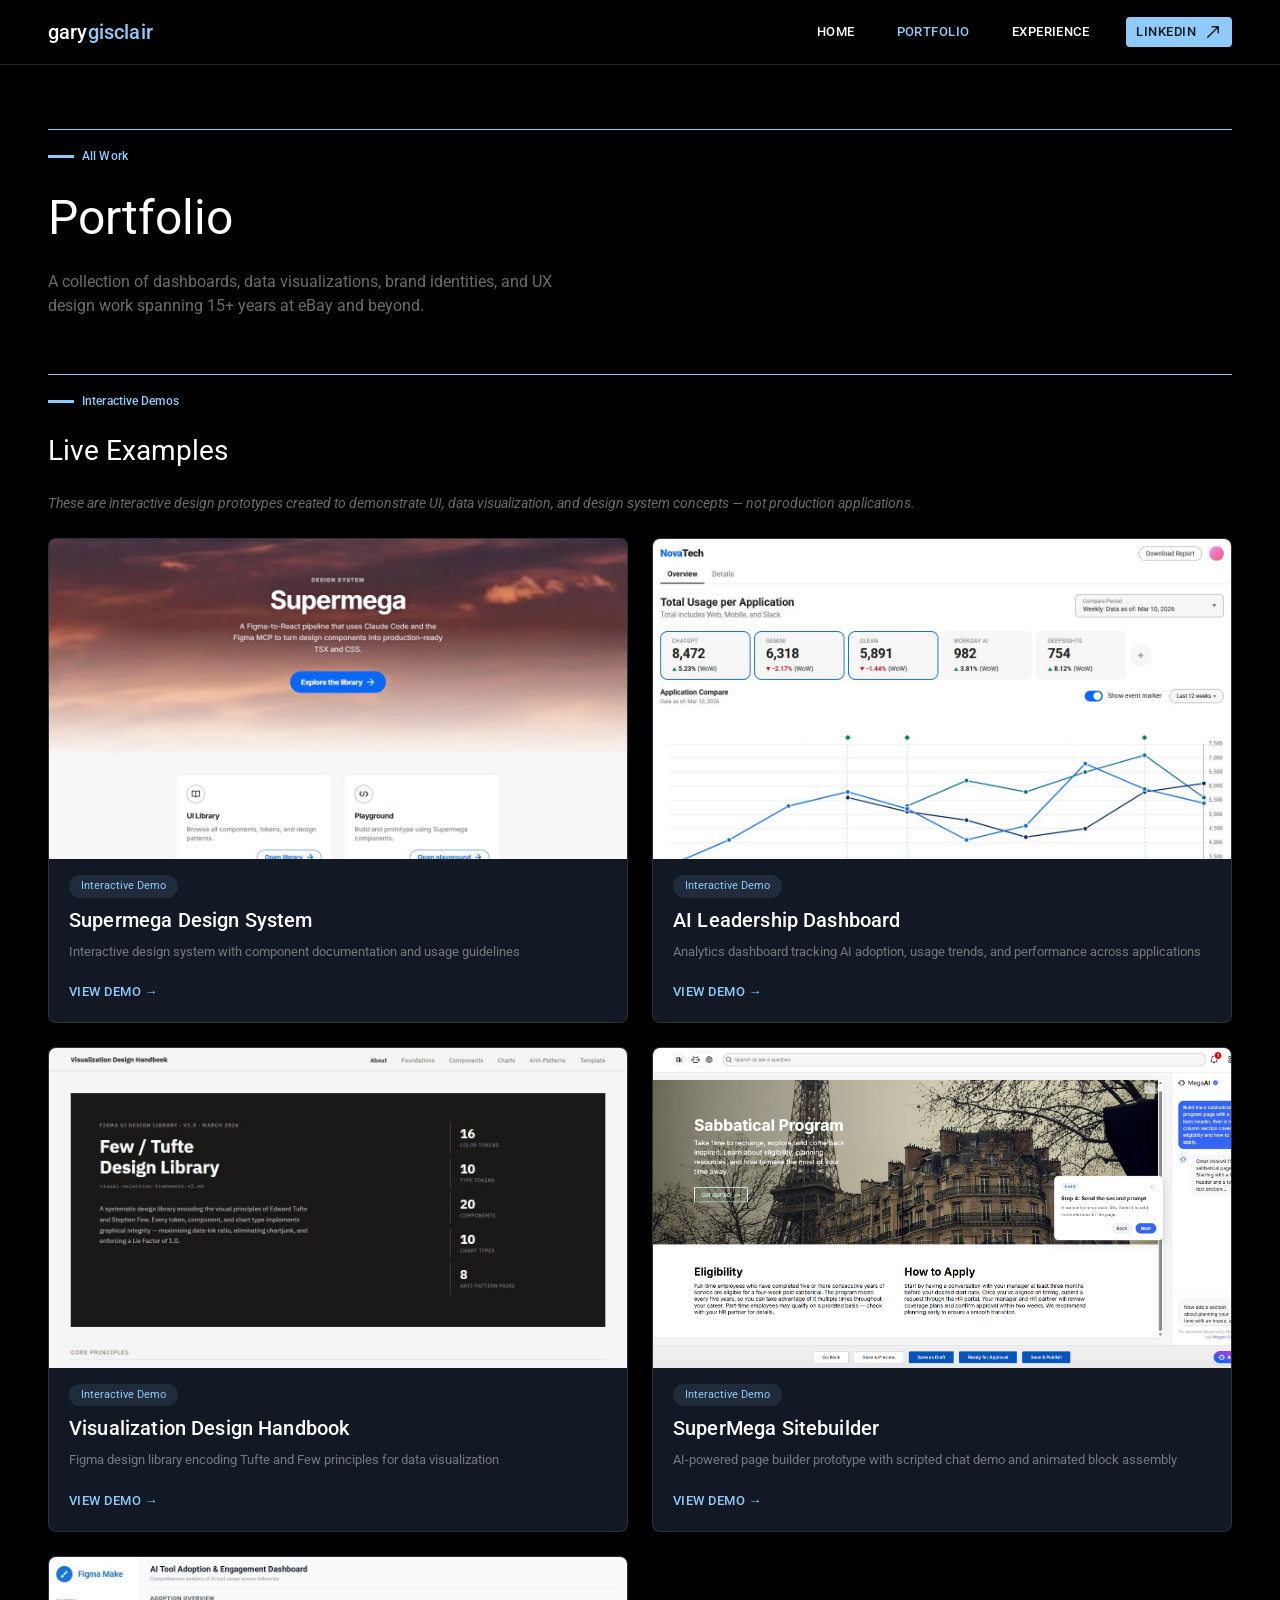
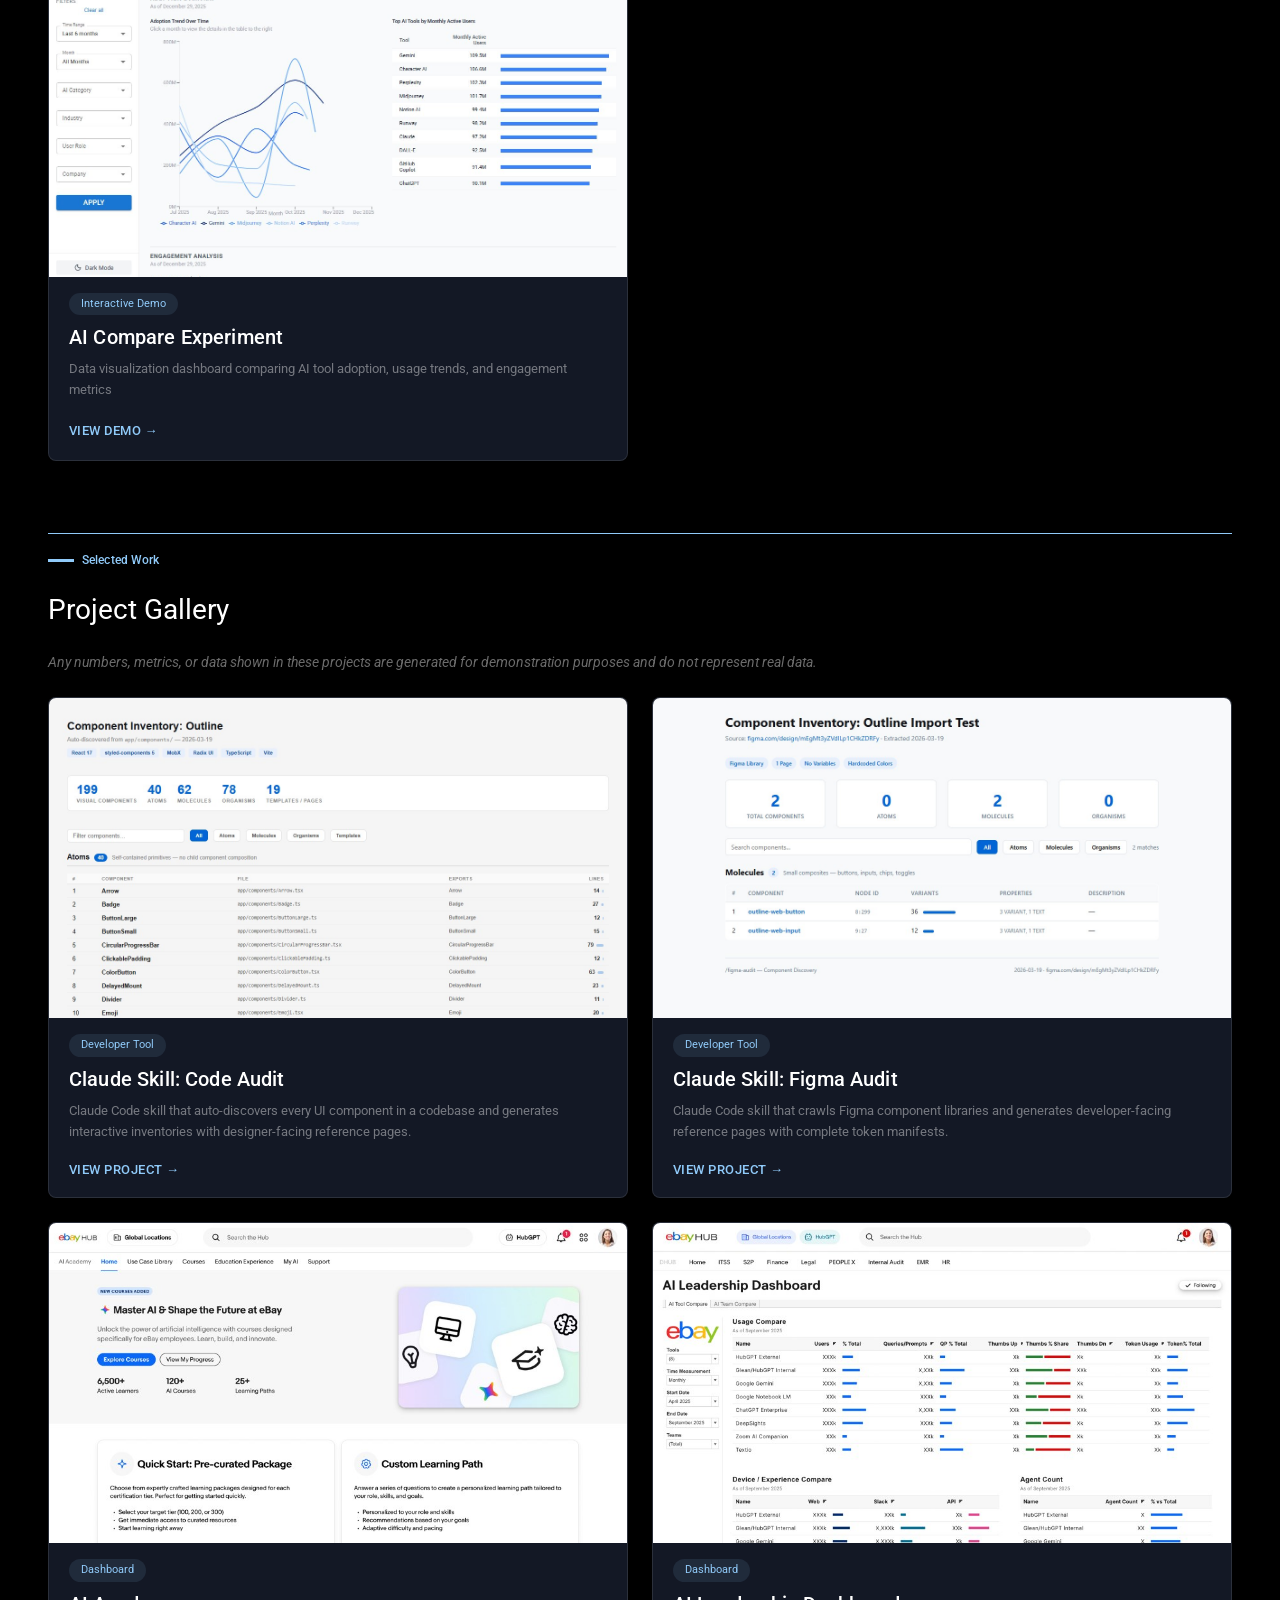
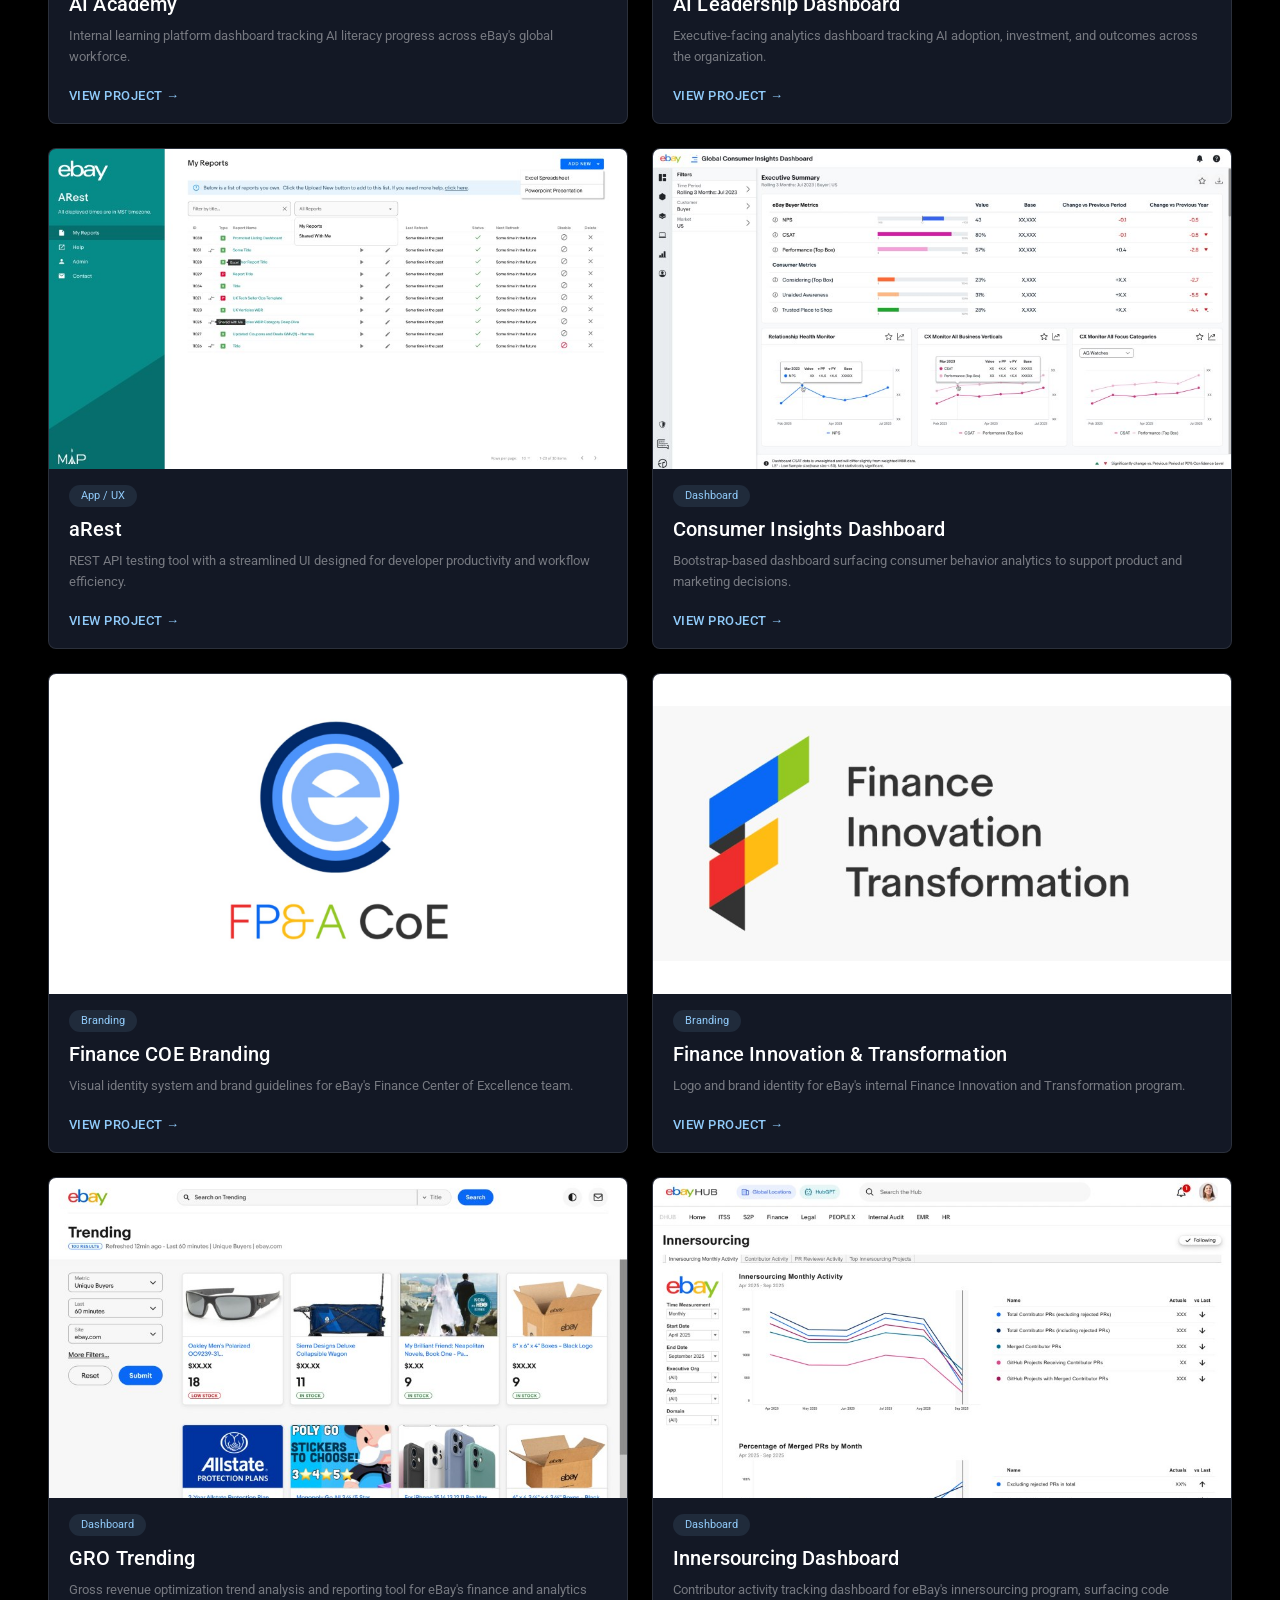
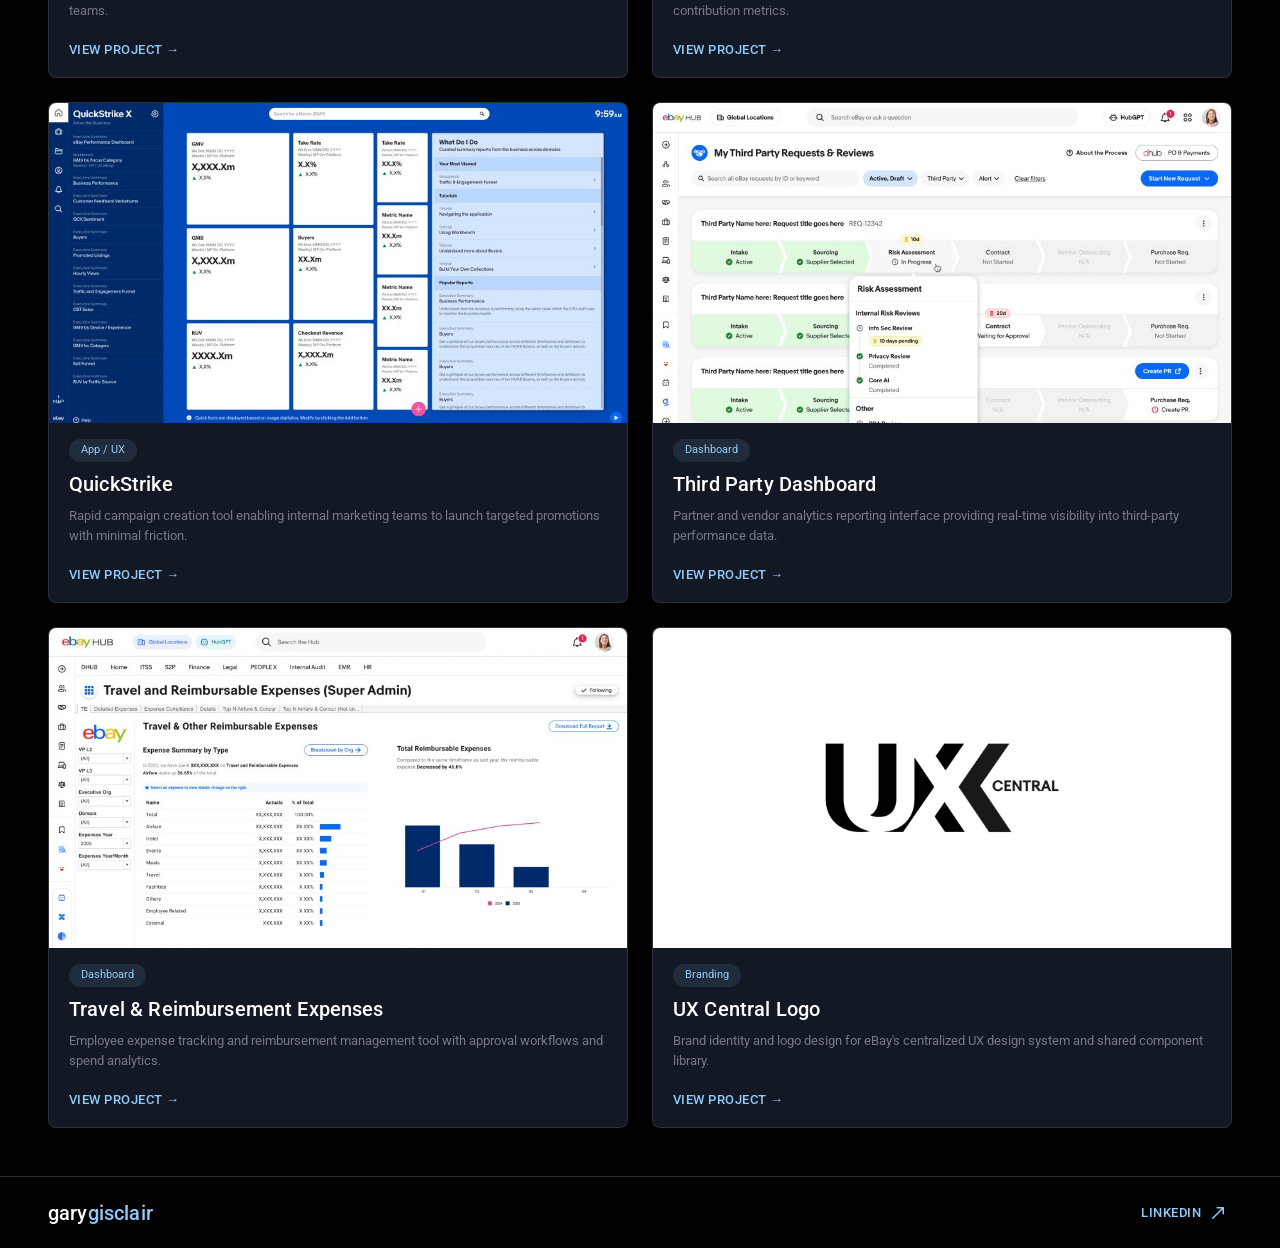
==== commit 6f17b70a: "Add AI Compare Experiment to Live Examples section Co-Authored-By: Claude Opus 4.6 (1M context) <nor" ====
--- a/portfolio.html
+++ b/portfolio.html
@@ -114,6 +114,16 @@
               <span class="tag pcard__category">Interactive Demo</span>
               <h3 class="pcard__title">SuperMega Sitebuilder</h3>
               <p class="pcard__desc">AI-powered page builder prototype with scripted chat demo and animated block assembly</p>
+              <span class="pcard__cta" aria-hidden="true">View Demo →</span>
+            </div>
+          </a>
+
+          <a class="pcard pcard--link" href="https://garygisclair.github.io/experiement-ai-compare/" target="_blank" rel="noopener noreferrer" aria-label="View AI Compare Experiment demo">
+            <div class="pcard__media" aria-hidden="true"><img src="images/thumb-ai-compare.jpg" alt="AI Compare Experiment preview"></div>
+            <div class="pcard__body">
+              <span class="tag pcard__category">Interactive Demo</span>
+              <h3 class="pcard__title">AI Compare Experiment</h3>
+              <p class="pcard__desc">Data visualization dashboard comparing AI tool adoption, usage trends, and engagement metrics</p>
               <span class="pcard__cta" aria-hidden="true">View Demo →</span>
             </div>
           </a>
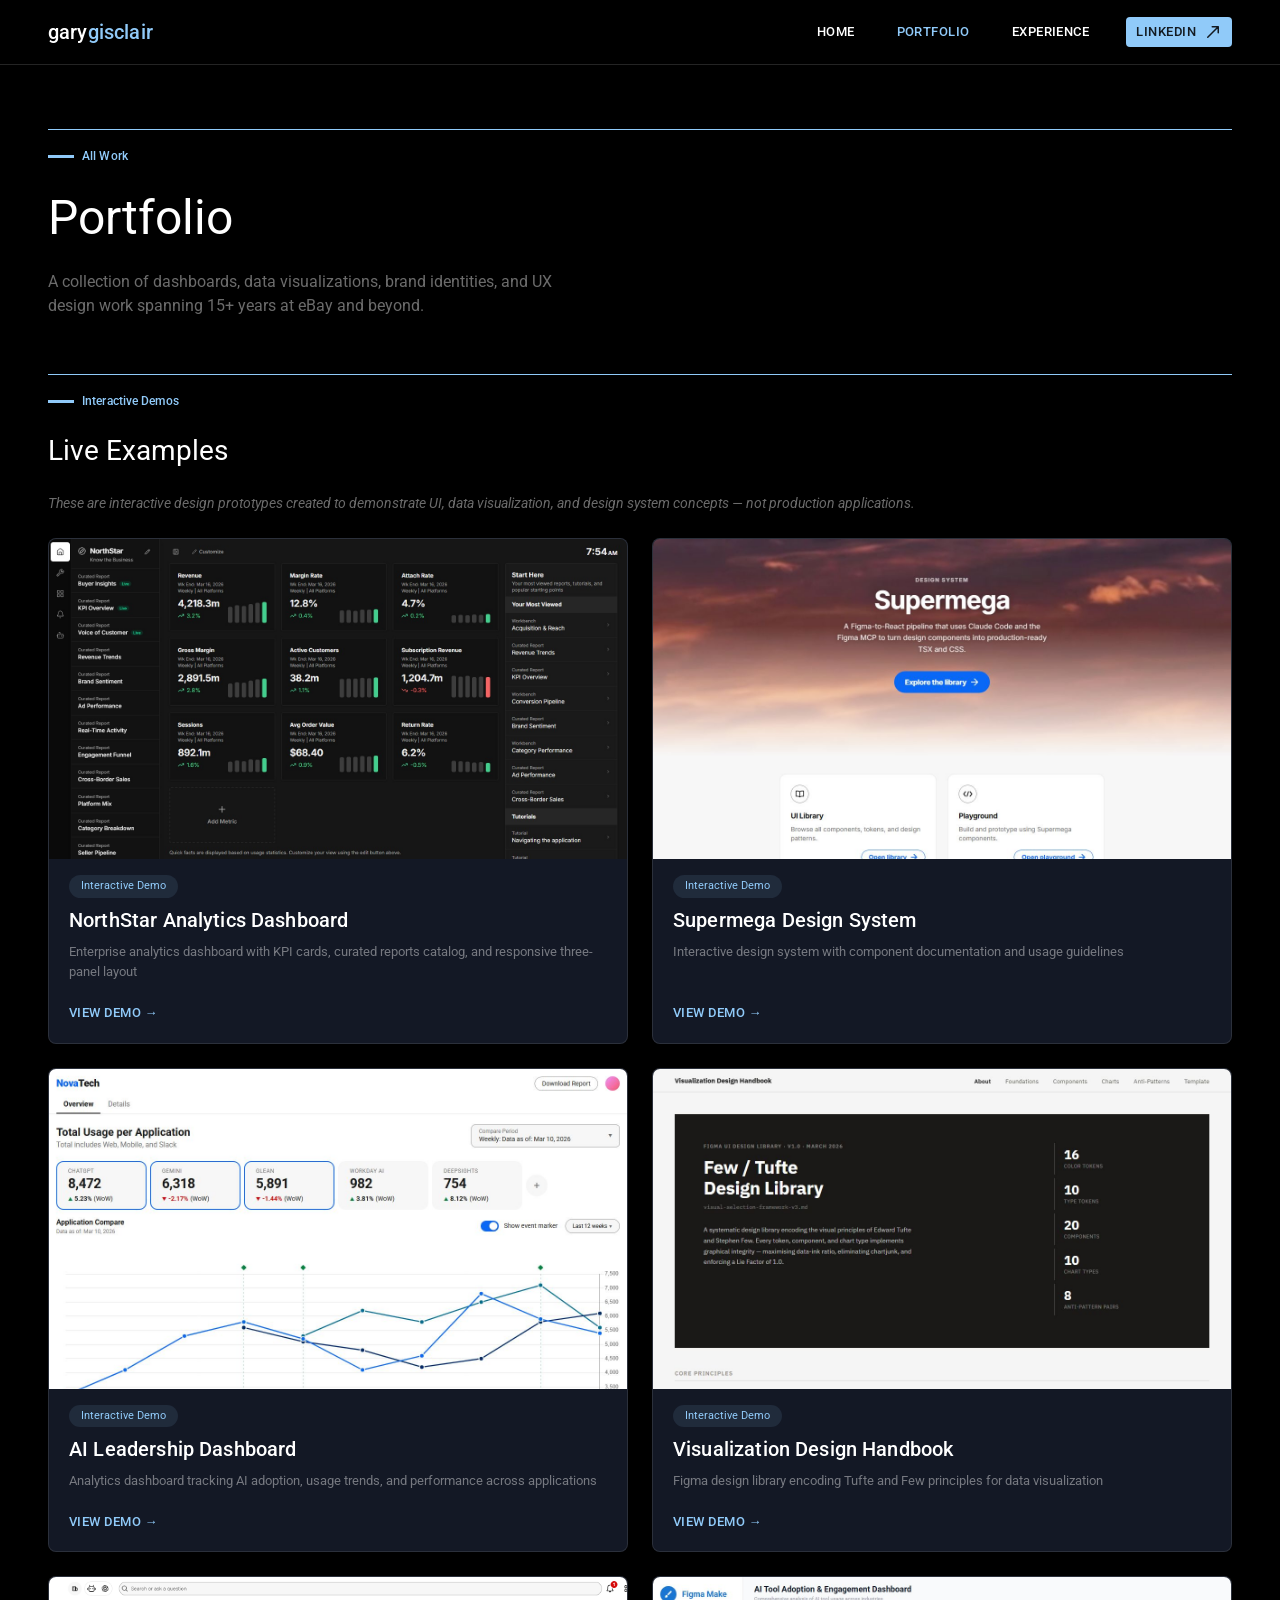
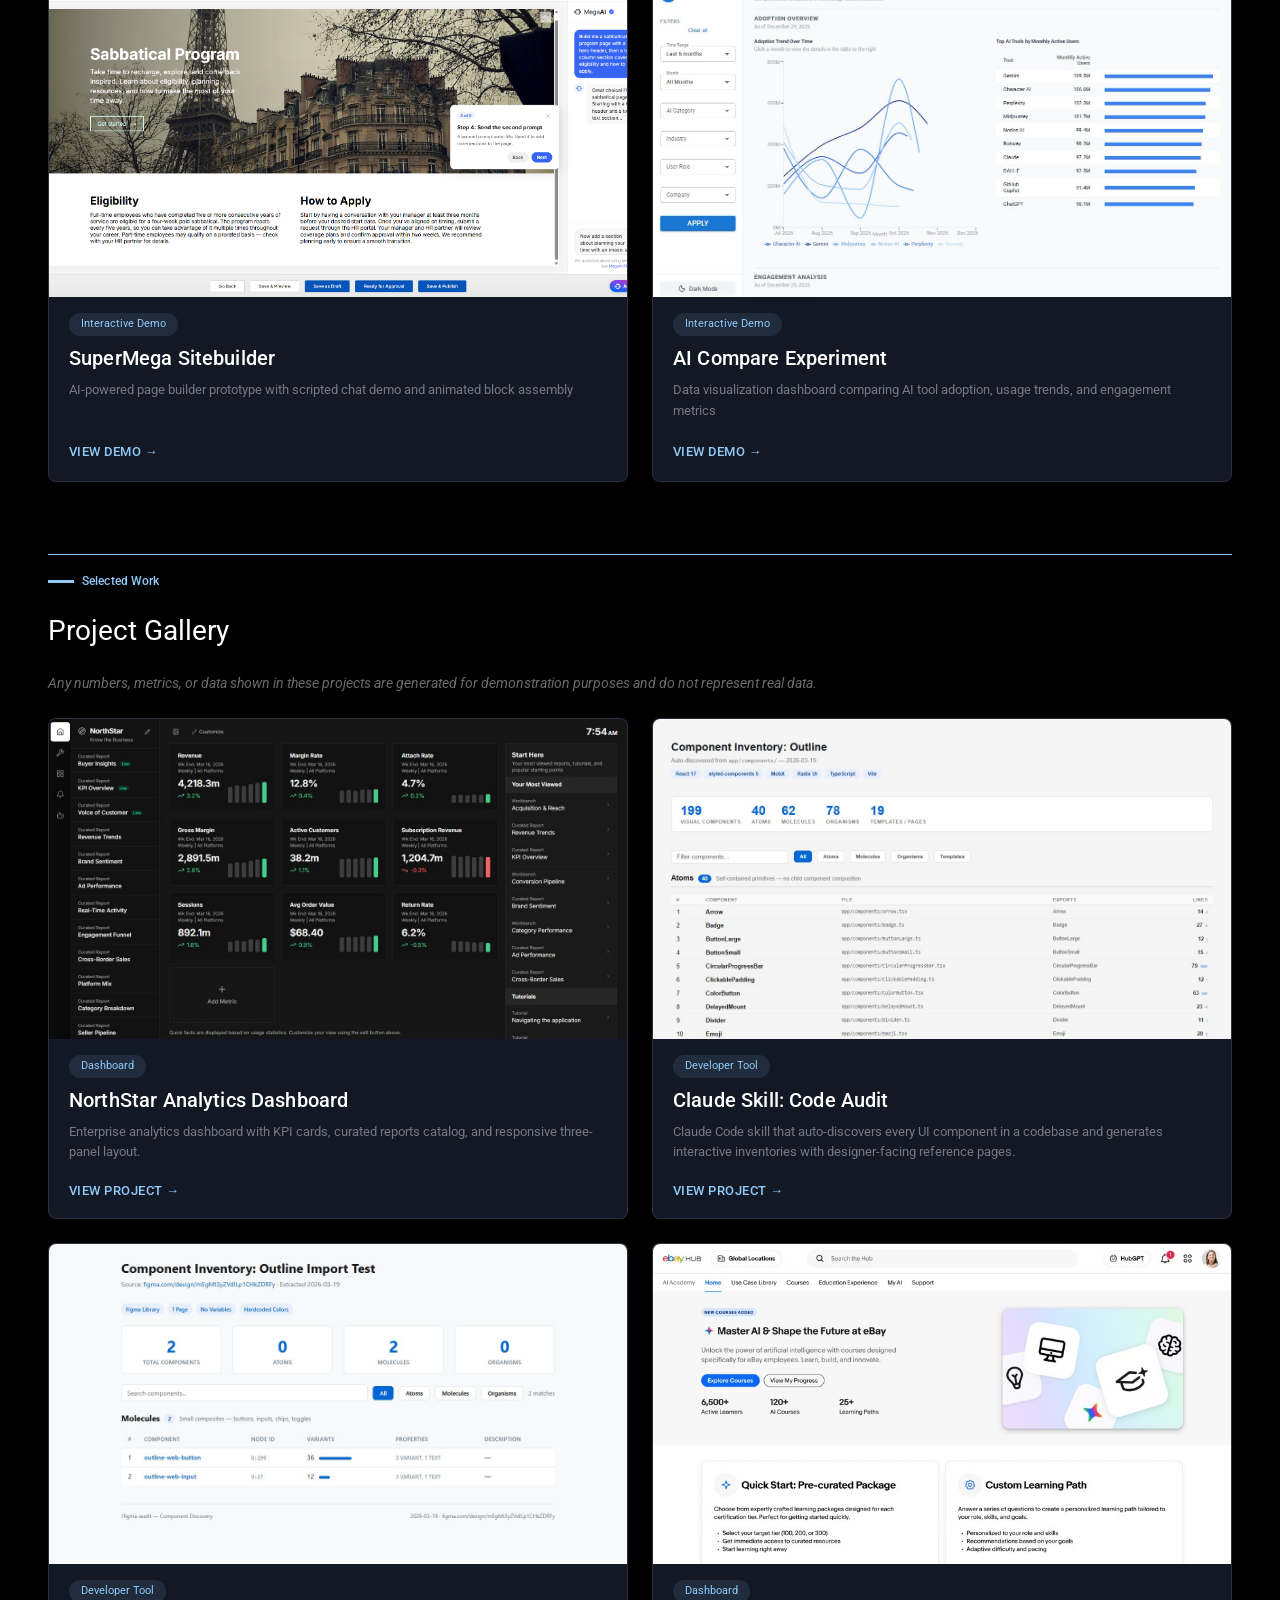
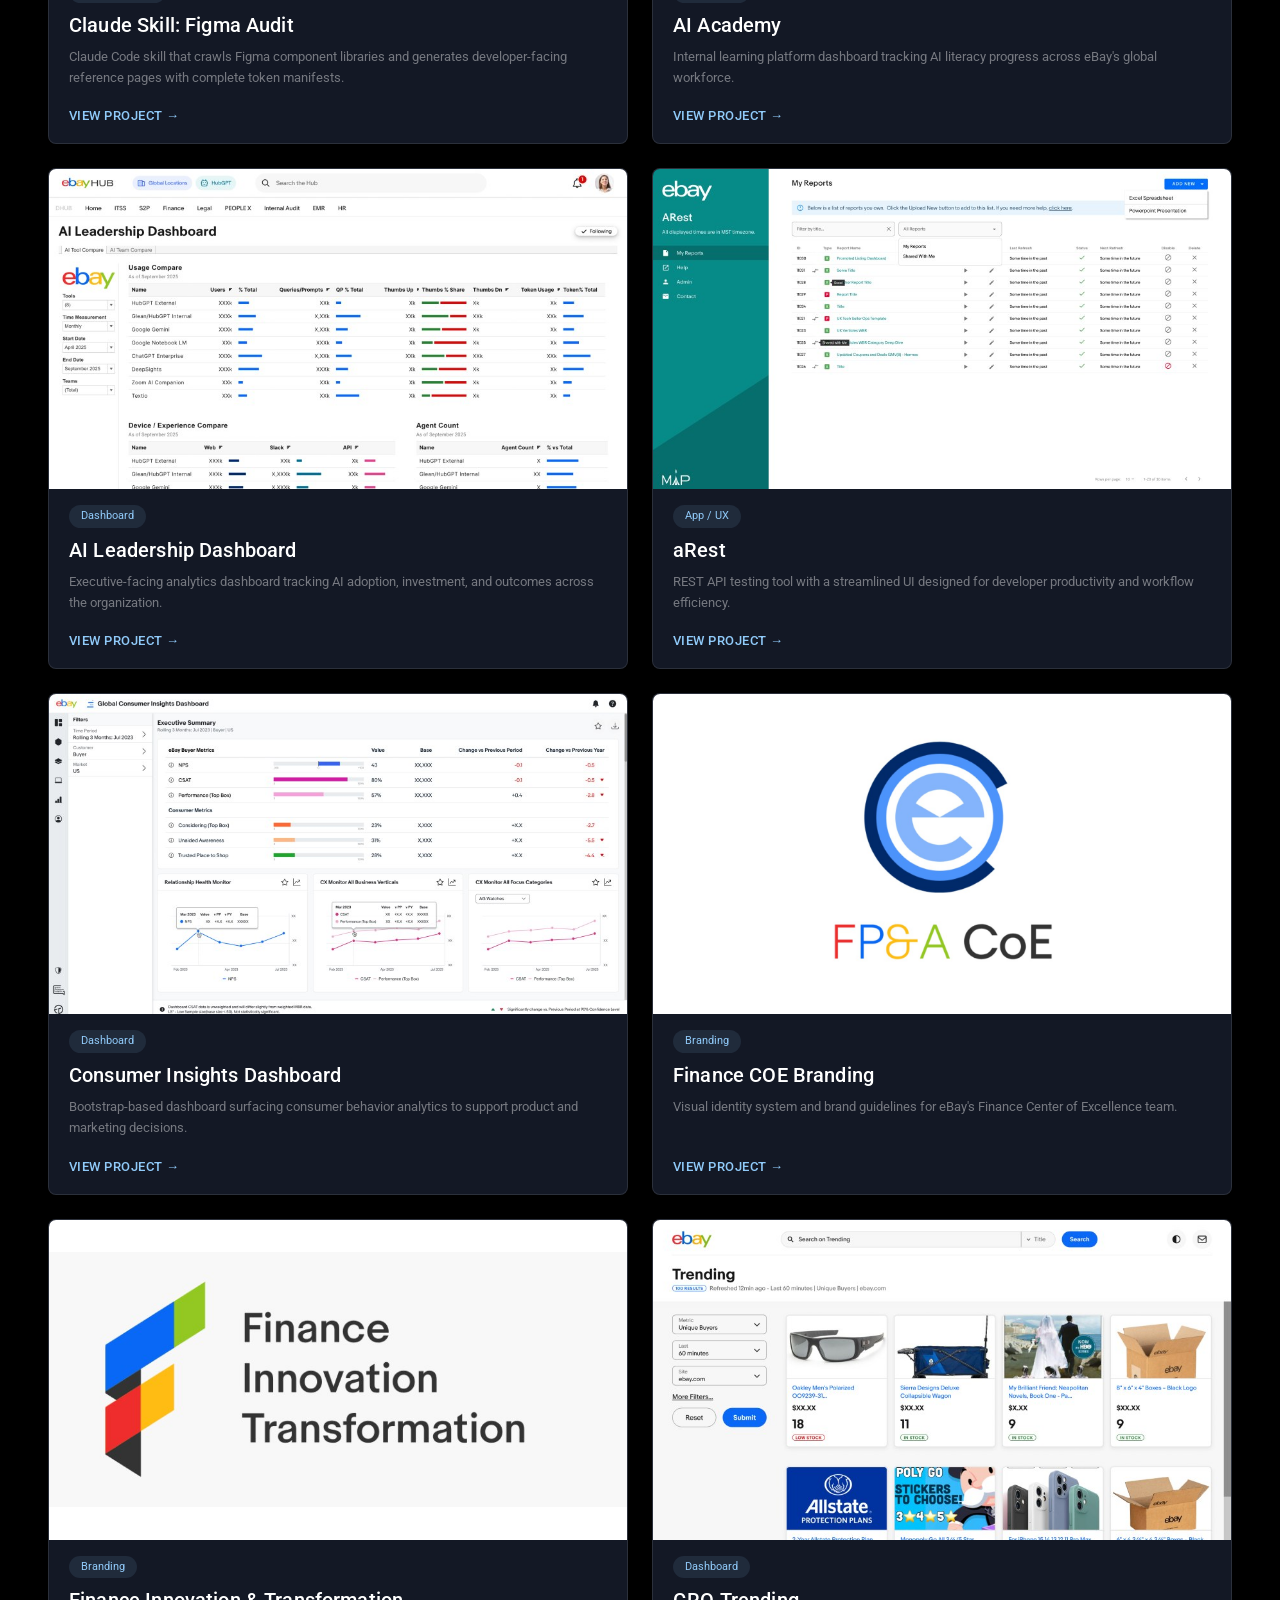
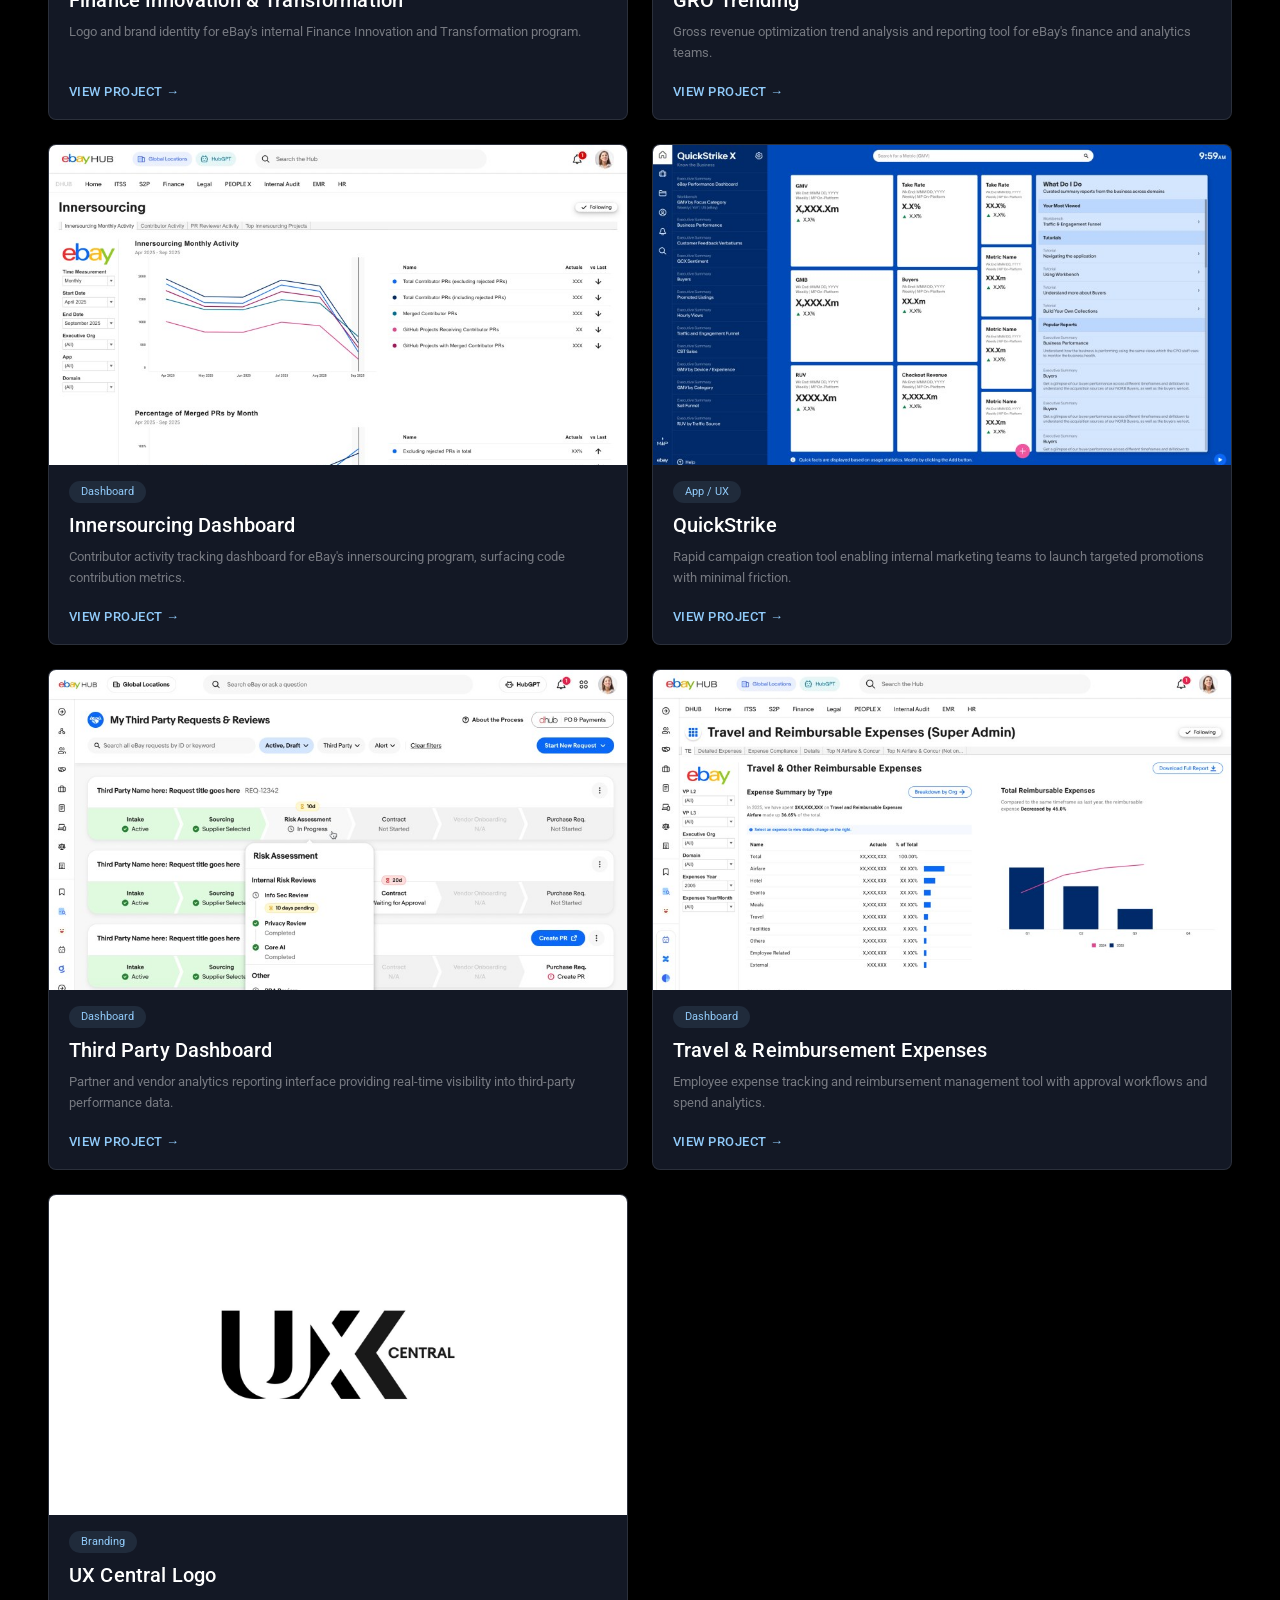
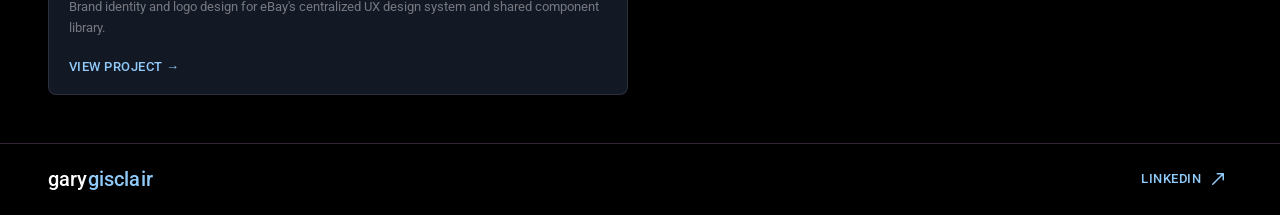
==== commit 1896860c: "Add NorthStar Analytics Dashboard to portfolio Live Examples card linking to interactive demo, Proje" ====
--- a/portfolio.html
+++ b/portfolio.html
@@ -78,6 +78,16 @@
         <p class="live-examples__disclaimer">These are interactive design prototypes created to demonstrate UI, data visualization, and design system concepts &mdash; not production applications.</p>
         <div class="portfolio-grid portfolio-grid--2 pcard-grid">
 
+          <a class="pcard pcard--link" href="https://garygisclair.github.io/northstar/" target="_blank" rel="noopener noreferrer" aria-label="View NorthStar Analytics Dashboard demo">
+            <div class="pcard__media" aria-hidden="true"><img src="images/thumb-northstar.jpg" alt="NorthStar Analytics Dashboard preview"></div>
+            <div class="pcard__body">
+              <span class="tag pcard__category">Interactive Demo</span>
+              <h3 class="pcard__title">NorthStar Analytics Dashboard</h3>
+              <p class="pcard__desc">Enterprise analytics dashboard with KPI cards, curated reports catalog, and responsive three-panel layout</p>
+              <span class="pcard__cta" aria-hidden="true">View Demo →</span>
+            </div>
+          </a>
+
           <a class="pcard pcard--link" href="https://garygisclair.github.io/supermega-design-system/" target="_blank" rel="noopener noreferrer" aria-label="View Supermega Design System demo">
             <div class="pcard__media" aria-hidden="true"><img src="images/thumb-supermega.jpg" alt="Supermega Design System preview"></div>
             <div class="pcard__body">
@@ -144,6 +154,16 @@
         </header>
         <p class="live-examples__disclaimer">Any numbers, metrics, or data shown in these projects are generated for demonstration purposes and do not represent real data.</p>
         <div class="portfolio-grid portfolio-grid--2 pcard-grid">
+
+          <article class="pcard" data-id="northstar" role="button" tabindex="0" aria-label="View NorthStar Analytics Dashboard project">
+            <div class="pcard__media" aria-hidden="true"><img src="images/northstar/page-01.jpg" alt="NorthStar Analytics Dashboard"></div>
+            <div class="pcard__body">
+              <span class="tag pcard__category">Dashboard</span>
+              <h3 class="pcard__title">NorthStar Analytics Dashboard</h3>
+              <p class="pcard__desc">Enterprise analytics dashboard with KPI cards, curated reports catalog, and responsive three-panel layout.</p>
+              <button class="pcard__cta" tabindex="-1" aria-hidden="true">View Project →</button>
+            </div>
+          </article>
 
           <article class="pcard" data-id="code-audit-skill" role="button" tabindex="0" aria-label="View Code Audit Skill project">
             <div class="pcard__media" aria-hidden="true"><img src="images/code-audit-skill/page-01.jpg" alt="Code Audit Skill inventory showing 199 components"></div>
@@ -336,6 +356,19 @@
 
   <script>
     const projects = {
+      'northstar': {
+        title: 'NorthStar Analytics Dashboard',
+        category: 'Dashboard',
+        overview: 'Enterprise analytics dashboard with a three-panel responsive layout, customizable KPI cards, a curated reports catalog with drag-reorder and group merging, dataset directory with SLA tracking, and a slideshow presentation system. Built with React 19, TypeScript, Tailwind v4, and Radix Themes. Dark mode default.',
+        hero: 'images/northstar/page-01.jpg',
+        galleryColumns: 1,
+        gallery: [
+          'images/northstar/page-02.jpg',
+          'images/northstar/page-03.jpg',
+          'images/northstar/page-04.jpg',
+          'images/northstar/page-05.jpg',
+        ],
+      },
       'ai-academy': {
         title: 'AI Academy',
         category: 'Dashboard',
@@ -514,7 +547,7 @@
       if (project.gallery?.length) {
         const contain = project.fit === 'contain';
         const imgLeft = project.galleryPosition === 'left';
-        const isSingle = project.gallery.length === 1;
+        const isSingle = project.gallery.length === 1 || project.galleryColumns === 1;
         gallery.style.gridTemplateColumns = isSingle ? '1fr' : '';
         gallery.innerHTML = project.gallery
           .map(src => {
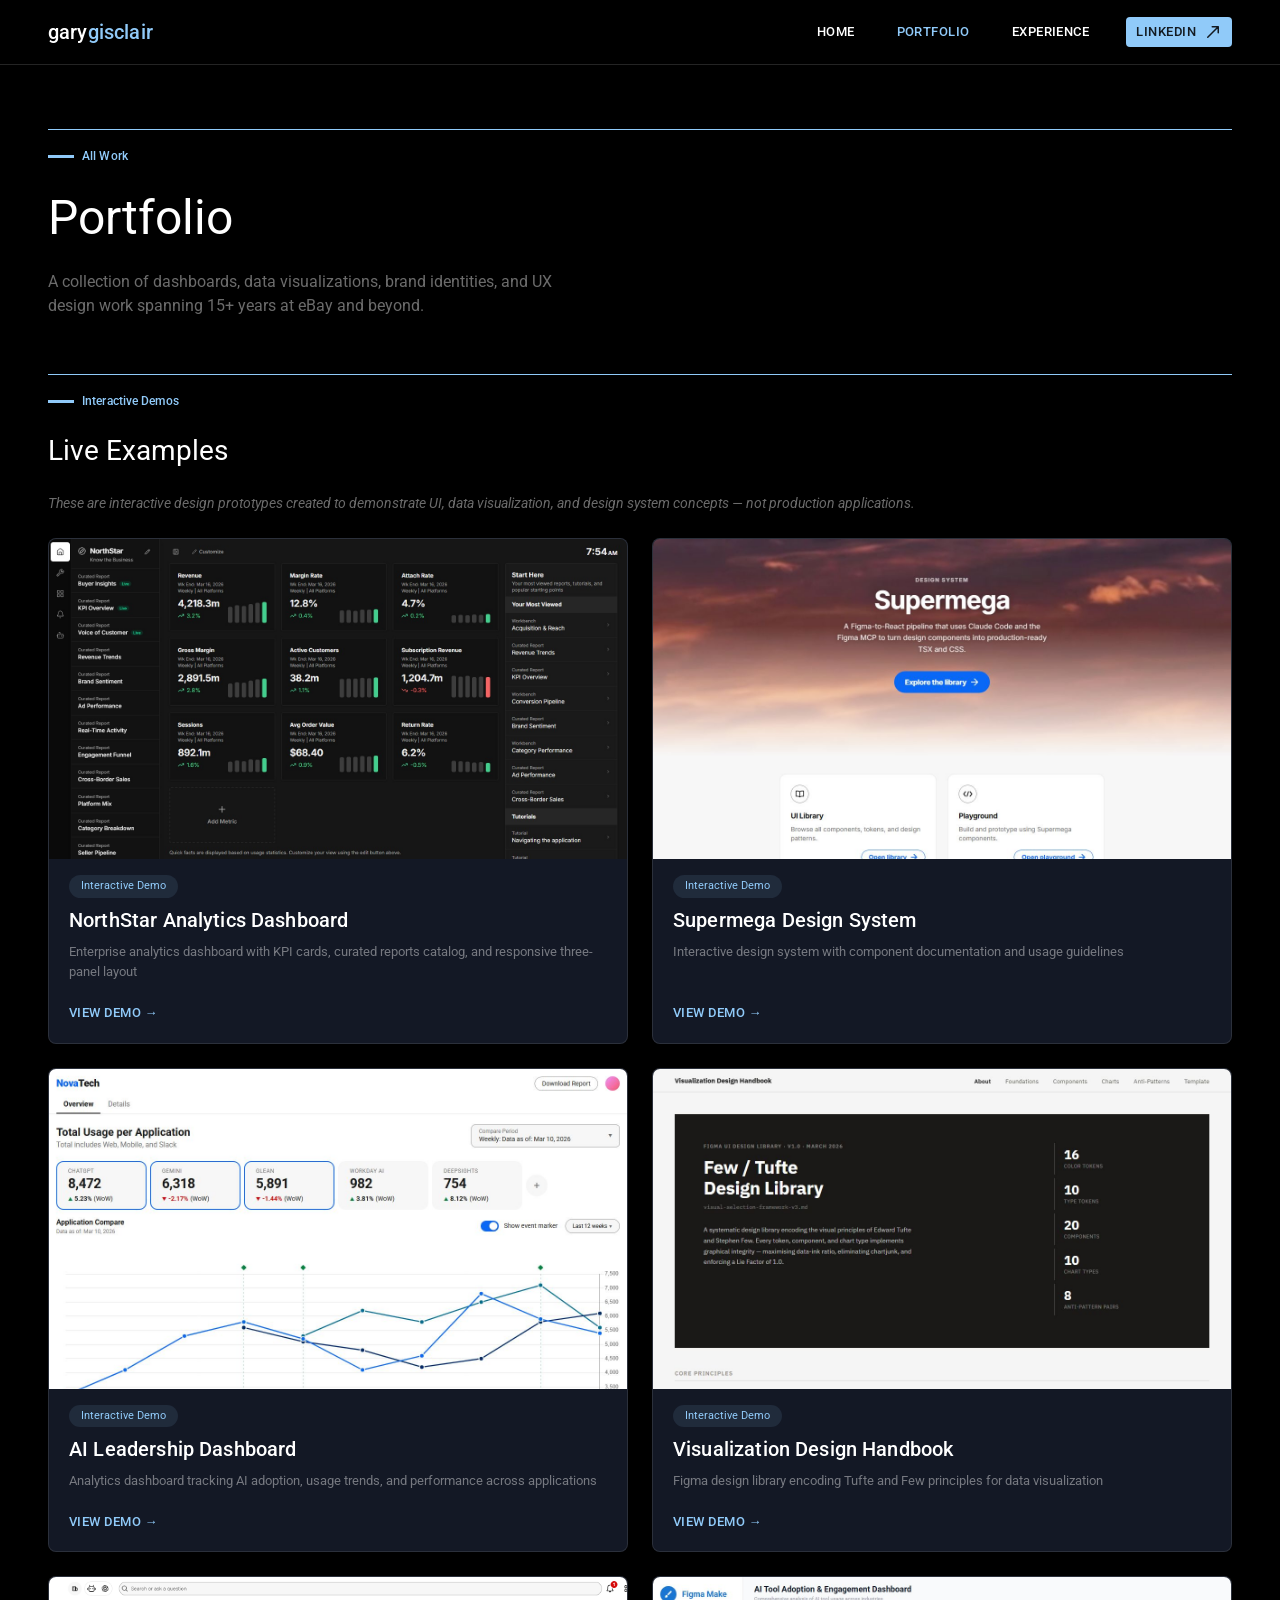
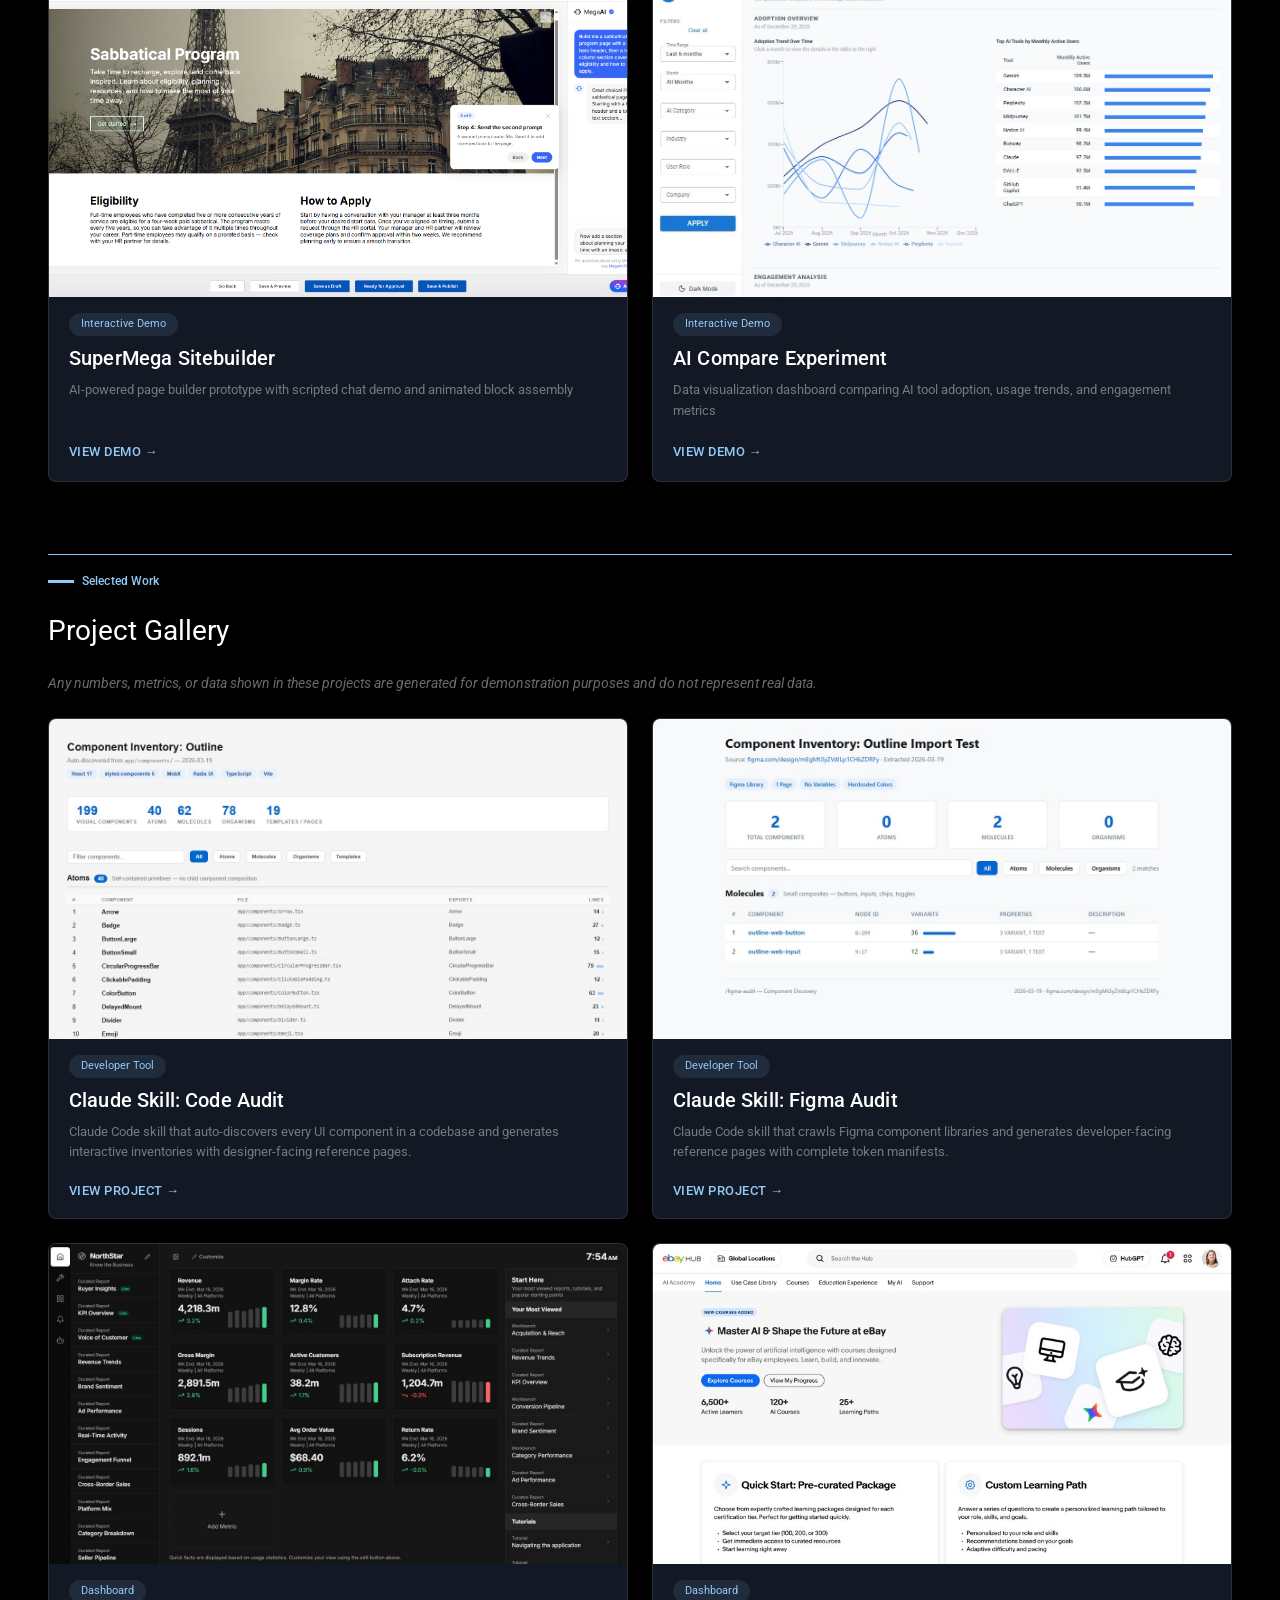
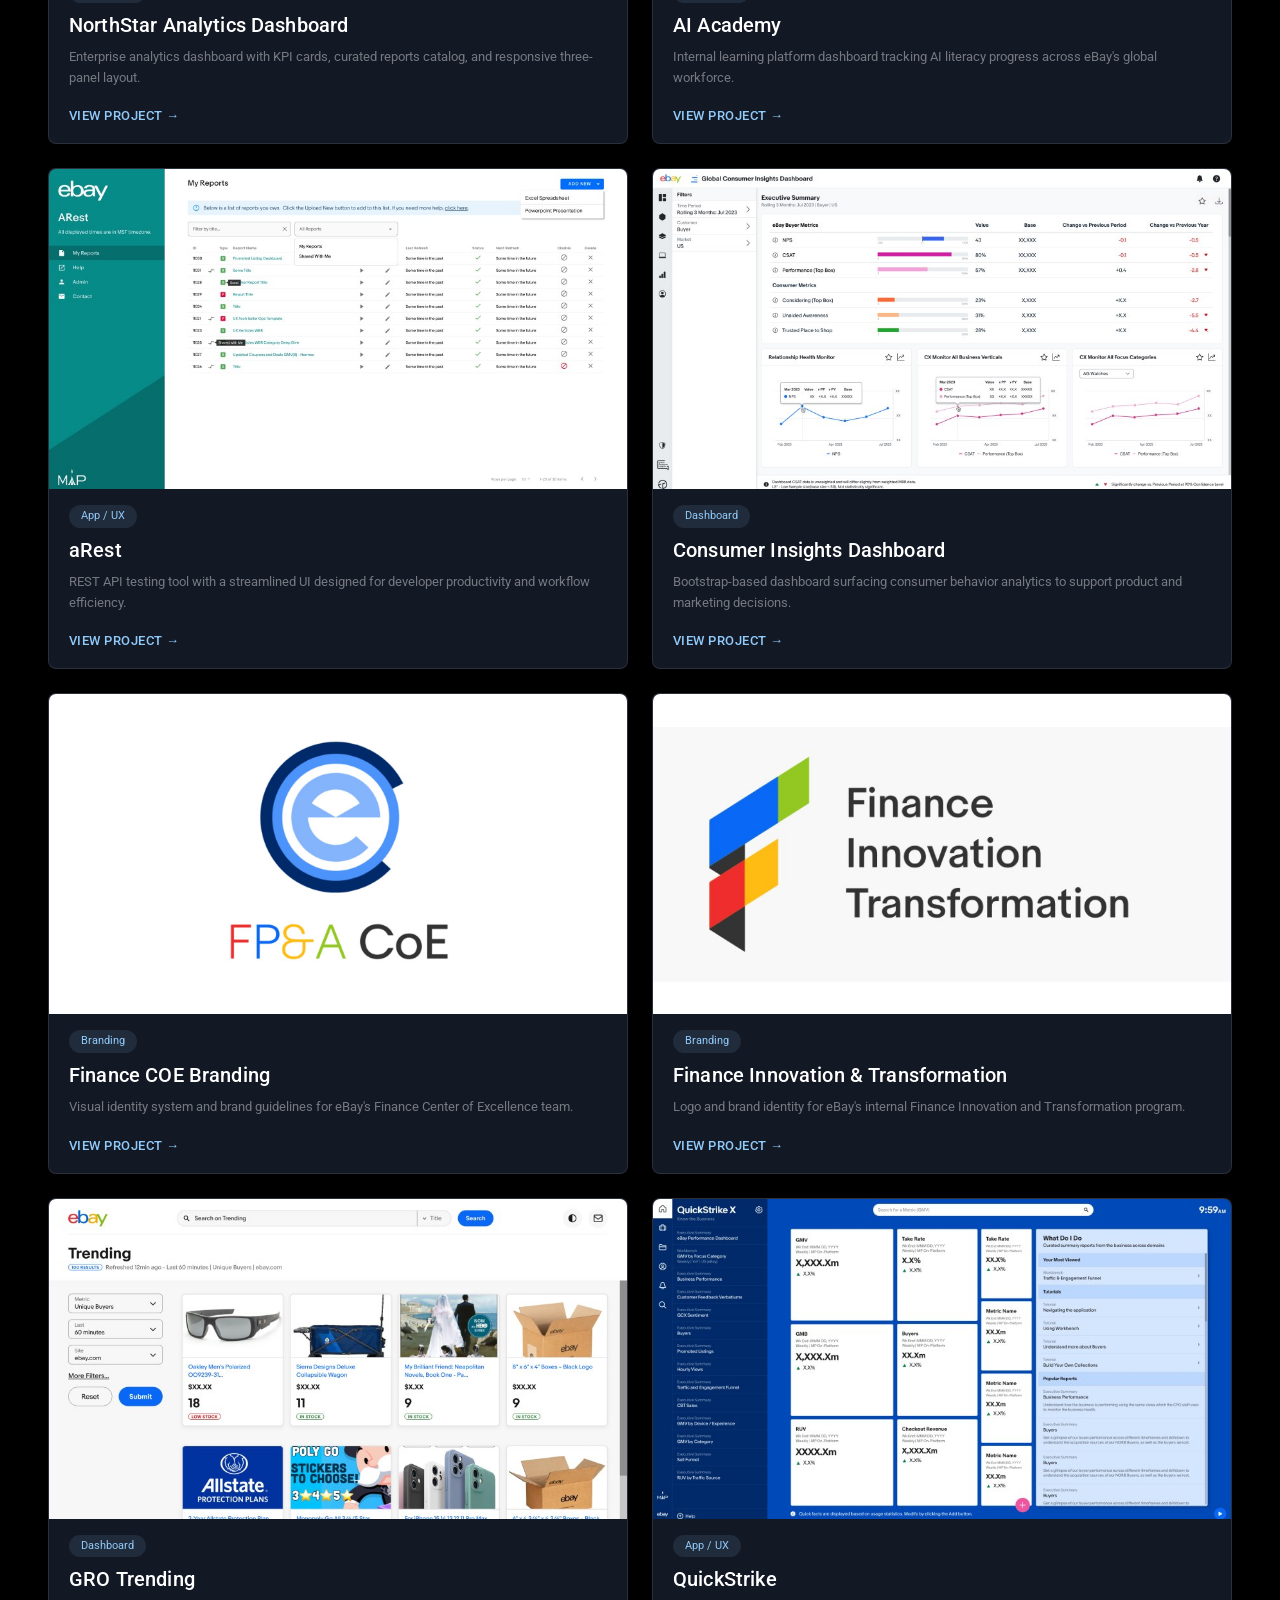
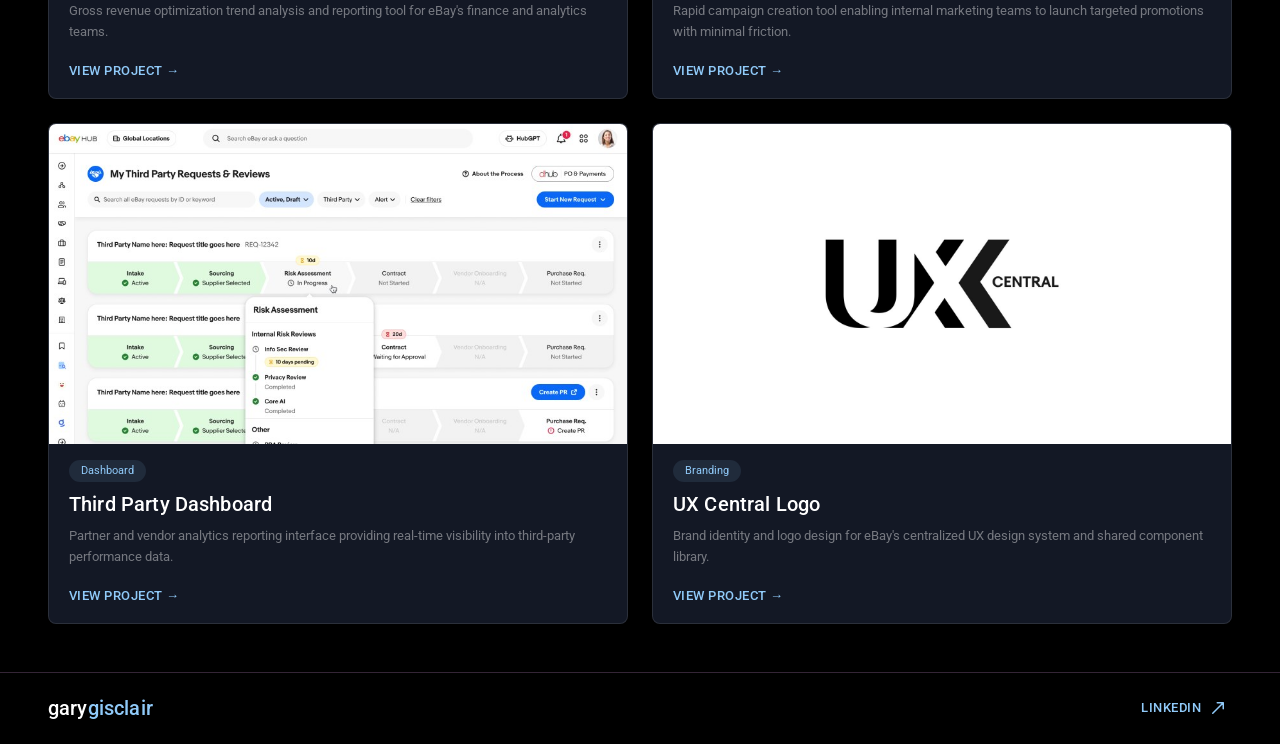
==== commit b3c023b7: "Hide 3 cards and reorder Project Gallery Comment out Travel & Reimbursement, Innersourcing Dashboard" ====
--- a/portfolio.html
+++ b/portfolio.html
@@ -155,16 +155,6 @@
         <p class="live-examples__disclaimer">Any numbers, metrics, or data shown in these projects are generated for demonstration purposes and do not represent real data.</p>
         <div class="portfolio-grid portfolio-grid--2 pcard-grid">
 
-          <article class="pcard" data-id="northstar" role="button" tabindex="0" aria-label="View NorthStar Analytics Dashboard project">
-            <div class="pcard__media" aria-hidden="true"><img src="images/northstar/page-01.jpg" alt="NorthStar Analytics Dashboard"></div>
-            <div class="pcard__body">
-              <span class="tag pcard__category">Dashboard</span>
-              <h3 class="pcard__title">NorthStar Analytics Dashboard</h3>
-              <p class="pcard__desc">Enterprise analytics dashboard with KPI cards, curated reports catalog, and responsive three-panel layout.</p>
-              <button class="pcard__cta" tabindex="-1" aria-hidden="true">View Project →</button>
-            </div>
-          </article>
-
           <article class="pcard" data-id="code-audit-skill" role="button" tabindex="0" aria-label="View Code Audit Skill project">
             <div class="pcard__media" aria-hidden="true"><img src="images/code-audit-skill/page-01.jpg" alt="Code Audit Skill inventory showing 199 components"></div>
             <div class="pcard__body">
@@ -185,6 +175,16 @@
             </div>
           </article>
 
+          <article class="pcard" data-id="northstar" role="button" tabindex="0" aria-label="View NorthStar Analytics Dashboard project">
+            <div class="pcard__media" aria-hidden="true"><img src="images/northstar/page-01.jpg" alt="NorthStar Analytics Dashboard"></div>
+            <div class="pcard__body">
+              <span class="tag pcard__category">Dashboard</span>
+              <h3 class="pcard__title">NorthStar Analytics Dashboard</h3>
+              <p class="pcard__desc">Enterprise analytics dashboard with KPI cards, curated reports catalog, and responsive three-panel layout.</p>
+              <button class="pcard__cta" tabindex="-1" aria-hidden="true">View Project →</button>
+            </div>
+          </article>
+
           <article class="pcard" data-id="ai-academy" role="button" tabindex="0" aria-label="View AI Academy project">
             <div class="pcard__media" aria-hidden="true"><img src="images/ai-academy/page-01.jpg" alt="AI Academy dashboard"></div>
             <div class="pcard__body">
@@ -195,6 +195,7 @@
             </div>
           </article>
 
+          <!-- HIDDEN: AI Leadership Dashboard
           <article class="pcard" data-id="ai-leadership-dashboard" role="button" tabindex="0" aria-label="View AI Leadership Dashboard project">
             <div class="pcard__media" aria-hidden="true"><img src="images/ai-leadership-dashboard/page-01.jpg" alt="AI Leadership Dashboard"></div>
             <div class="pcard__body">
@@ -204,6 +205,7 @@
               <button class="pcard__cta" tabindex="-1" aria-hidden="true">View Project →</button>
             </div>
           </article>
+          -->
 
           <article class="pcard" data-id="arest" role="button" tabindex="0" aria-label="View aRest project">
             <div class="pcard__media" aria-hidden="true"><img src="images/arest/page-02.jpg" alt="aRest API testing tool"></div>
@@ -256,6 +258,7 @@
             </div>
           </article>
 
+          <!-- HIDDEN: Innersourcing Dashboard
           <article class="pcard" data-id="innersourcing-dashboard" role="button" tabindex="0" aria-label="View Innersourcing Dashboard project">
             <div class="pcard__media" aria-hidden="true"><img src="images/innersourcing-dashboard/page-01.jpg" alt="Innersourcing contributor activity dashboard"></div>
             <div class="pcard__body">
@@ -265,6 +268,7 @@
               <button class="pcard__cta" tabindex="-1" aria-hidden="true">View Project →</button>
             </div>
           </article>
+          -->
 
           <article class="pcard" data-id="quickstrike" role="button" tabindex="0" aria-label="View QuickStrike project">
             <div class="pcard__media" aria-hidden="true"><img src="images/quickstrike/page-02.jpg" alt="QuickStrike campaign creation tool"></div>
@@ -286,6 +290,7 @@
             </div>
           </article>
 
+          <!-- HIDDEN: Travel & Reimbursement Expenses
           <article class="pcard" data-id="travel-reimbursement" role="button" tabindex="0" aria-label="View Travel and Reimbursement Expenses project">
             <div class="pcard__media" aria-hidden="true"><img src="images/travel-and-reimbursement/page-01.jpg" alt="Travel and Reimbursement expense dashboard"></div>
             <div class="pcard__body">
@@ -295,6 +300,7 @@
               <button class="pcard__cta" tabindex="-1" aria-hidden="true">View Project →</button>
             </div>
           </article>
+          -->
 
           <article class="pcard" data-id="ux-central-logo" role="button" tabindex="0" aria-label="View UX Central Logo project">
             <div class="pcard__media pcard__media--contain" aria-hidden="true"><img src="images/ux-central-logo/page-01.jpg" alt="UX Central logo design"></div>
@@ -376,6 +382,7 @@
         hero: 'images/ai-academy/page-01.jpg',
         gallery: ['images/ai-academy/page-02.jpg', 'images/ai-academy/page-03.jpg'],
       },
+      /* HIDDEN: AI Leadership Dashboard
       'ai-leadership-dashboard': {
         title: 'AI Leadership Dashboard',
         category: 'Dashboard',
@@ -387,6 +394,7 @@
           'images/ai-leadership-dashboard/page-04.jpg',
         ],
       },
+      */
       'arest': {
         title: 'aRest',
         category: 'App / UX',
@@ -442,6 +450,7 @@
         overview: 'A gross revenue optimization trend analysis and reporting tool built for eBay\'s finance and analytics teams. Visualizes revenue drivers, churn indicators, and promotional lift across time periods. Designed to replace static spreadsheet reports with an interactive, filterable interface.',
         hero: 'images/gro-trending/page-02.jpg',
       },
+      /* HIDDEN: Innersourcing Dashboard
       'innersourcing-dashboard': {
         title: 'Innersourcing Dashboard',
         category: 'Dashboard',
@@ -452,6 +461,7 @@
           'images/innersourcing-dashboard/page-04.jpg',
         ],
       },
+      */
       'quickstrike': {
         title: 'QuickStrike',
         category: 'App / UX',
@@ -479,12 +489,14 @@
           'images/third-party-dashboard/page-06.jpg',
         ],
       },
+      /* HIDDEN: Travel & Reimbursement Expenses
       'travel-reimbursement': {
         title: 'Travel & Reimbursement Expenses',
         category: 'Dashboard',
         overview: 'An employee expense tracking and reimbursement management tool with approval workflows, policy compliance indicators, and spend analytics. Designed to reduce the time employees spend on expense reporting while giving finance managers better visibility into travel spend across the organization.',
         hero: 'images/travel-and-reimbursement/page-01.jpg',
       },
+      */
       'ux-central-logo': {
         title: 'UX Central Logo',
         category: 'Branding',
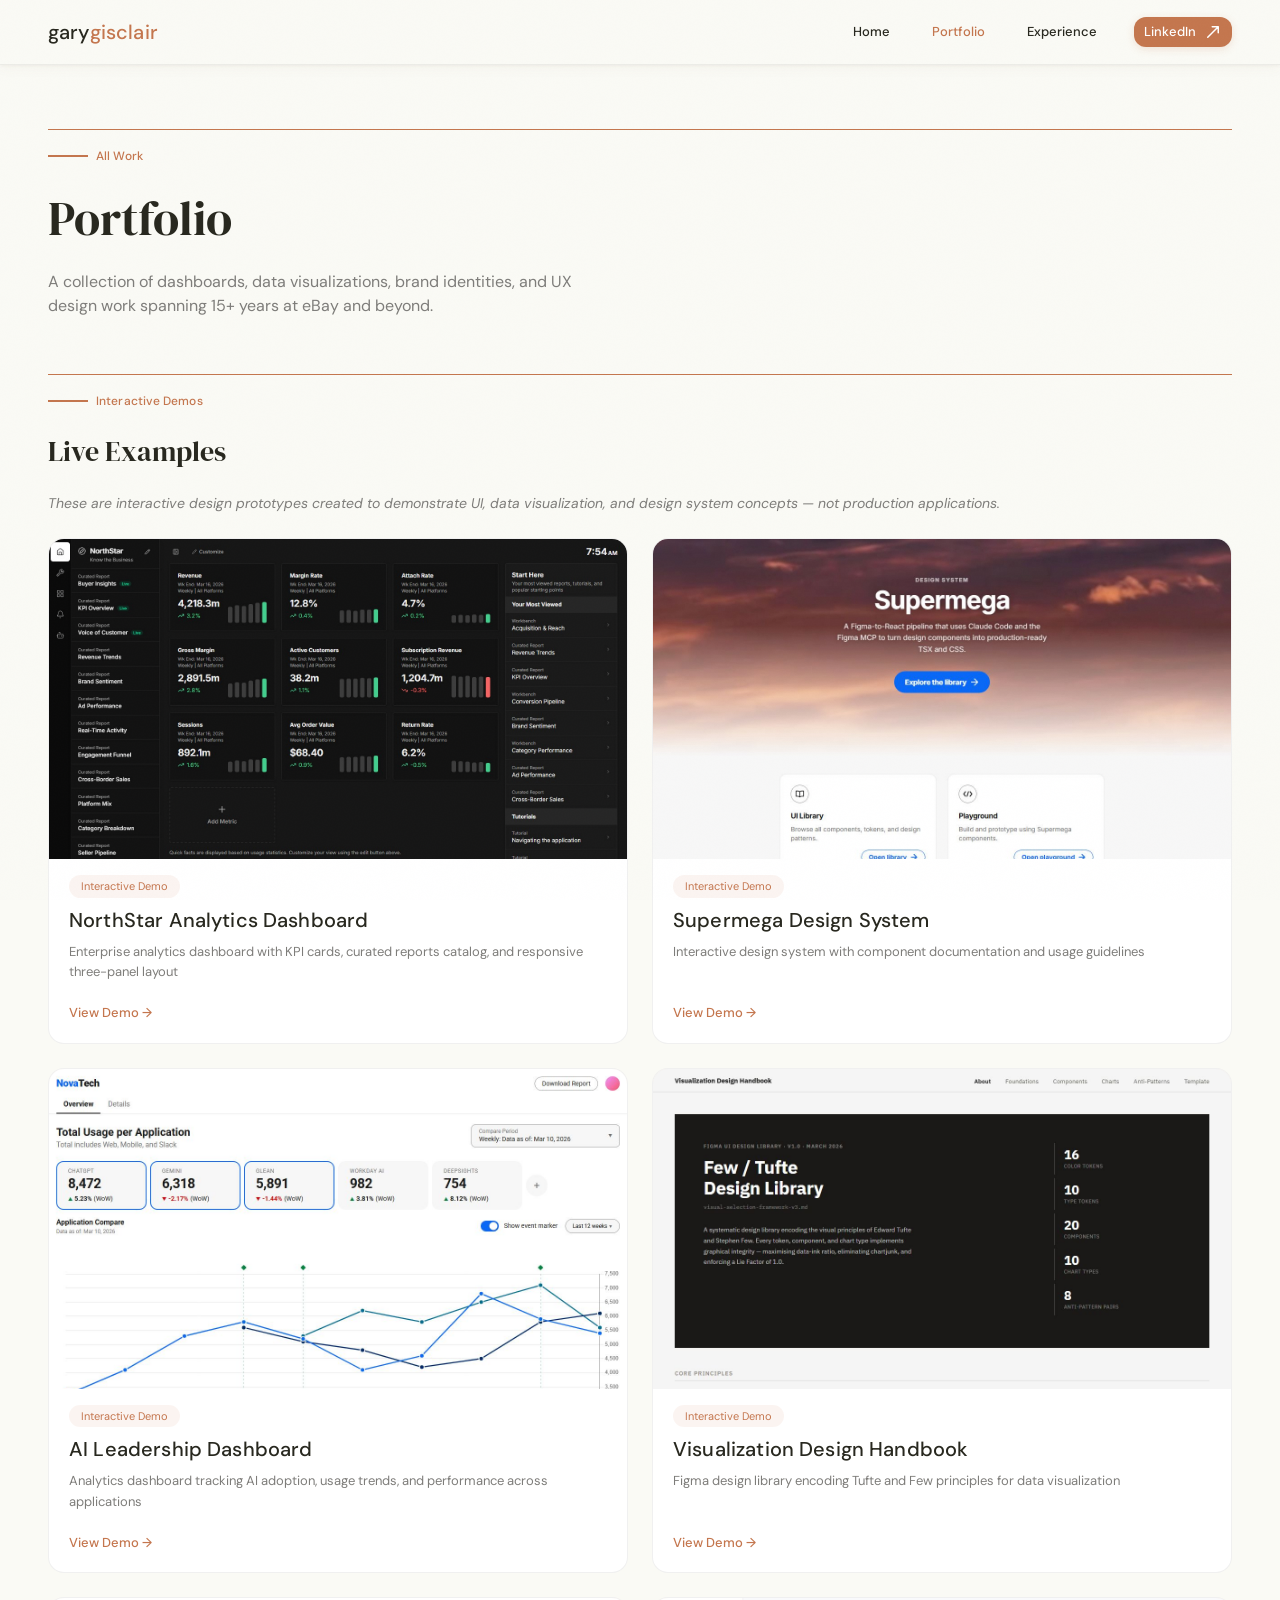
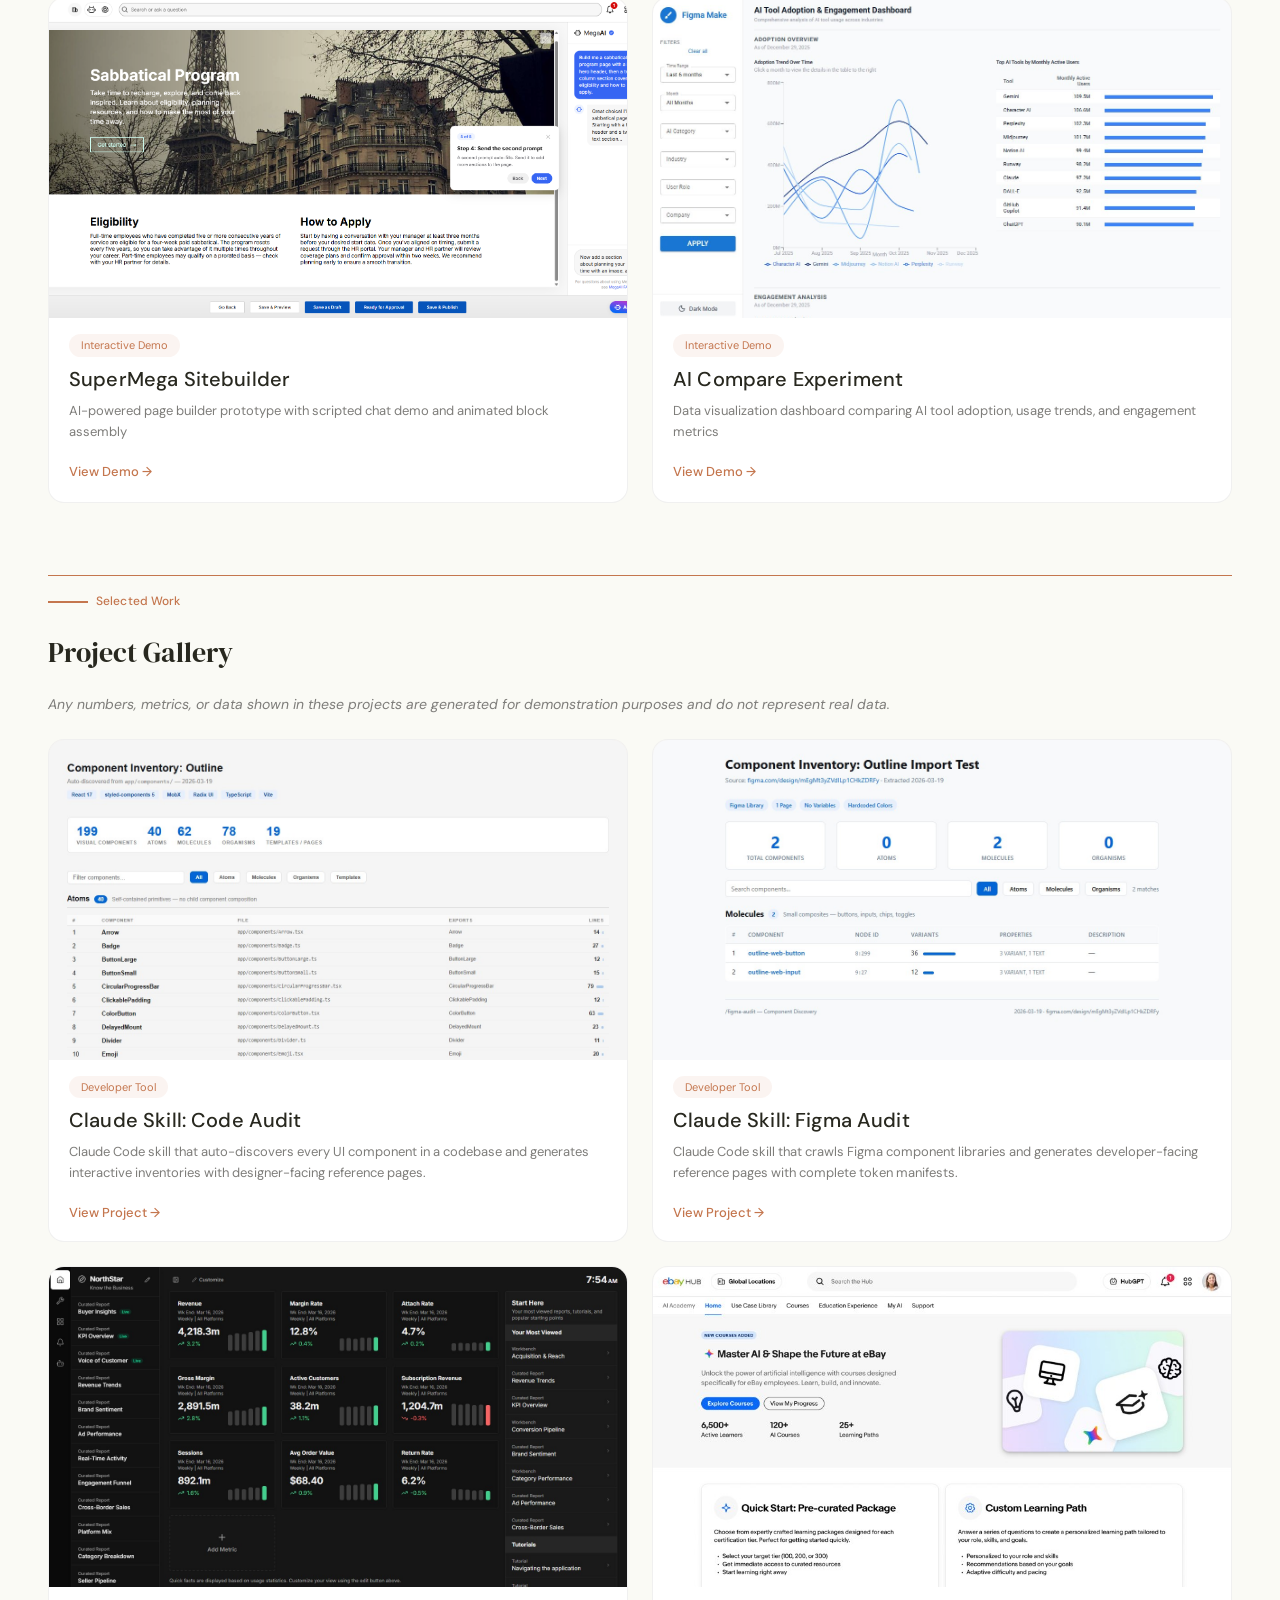
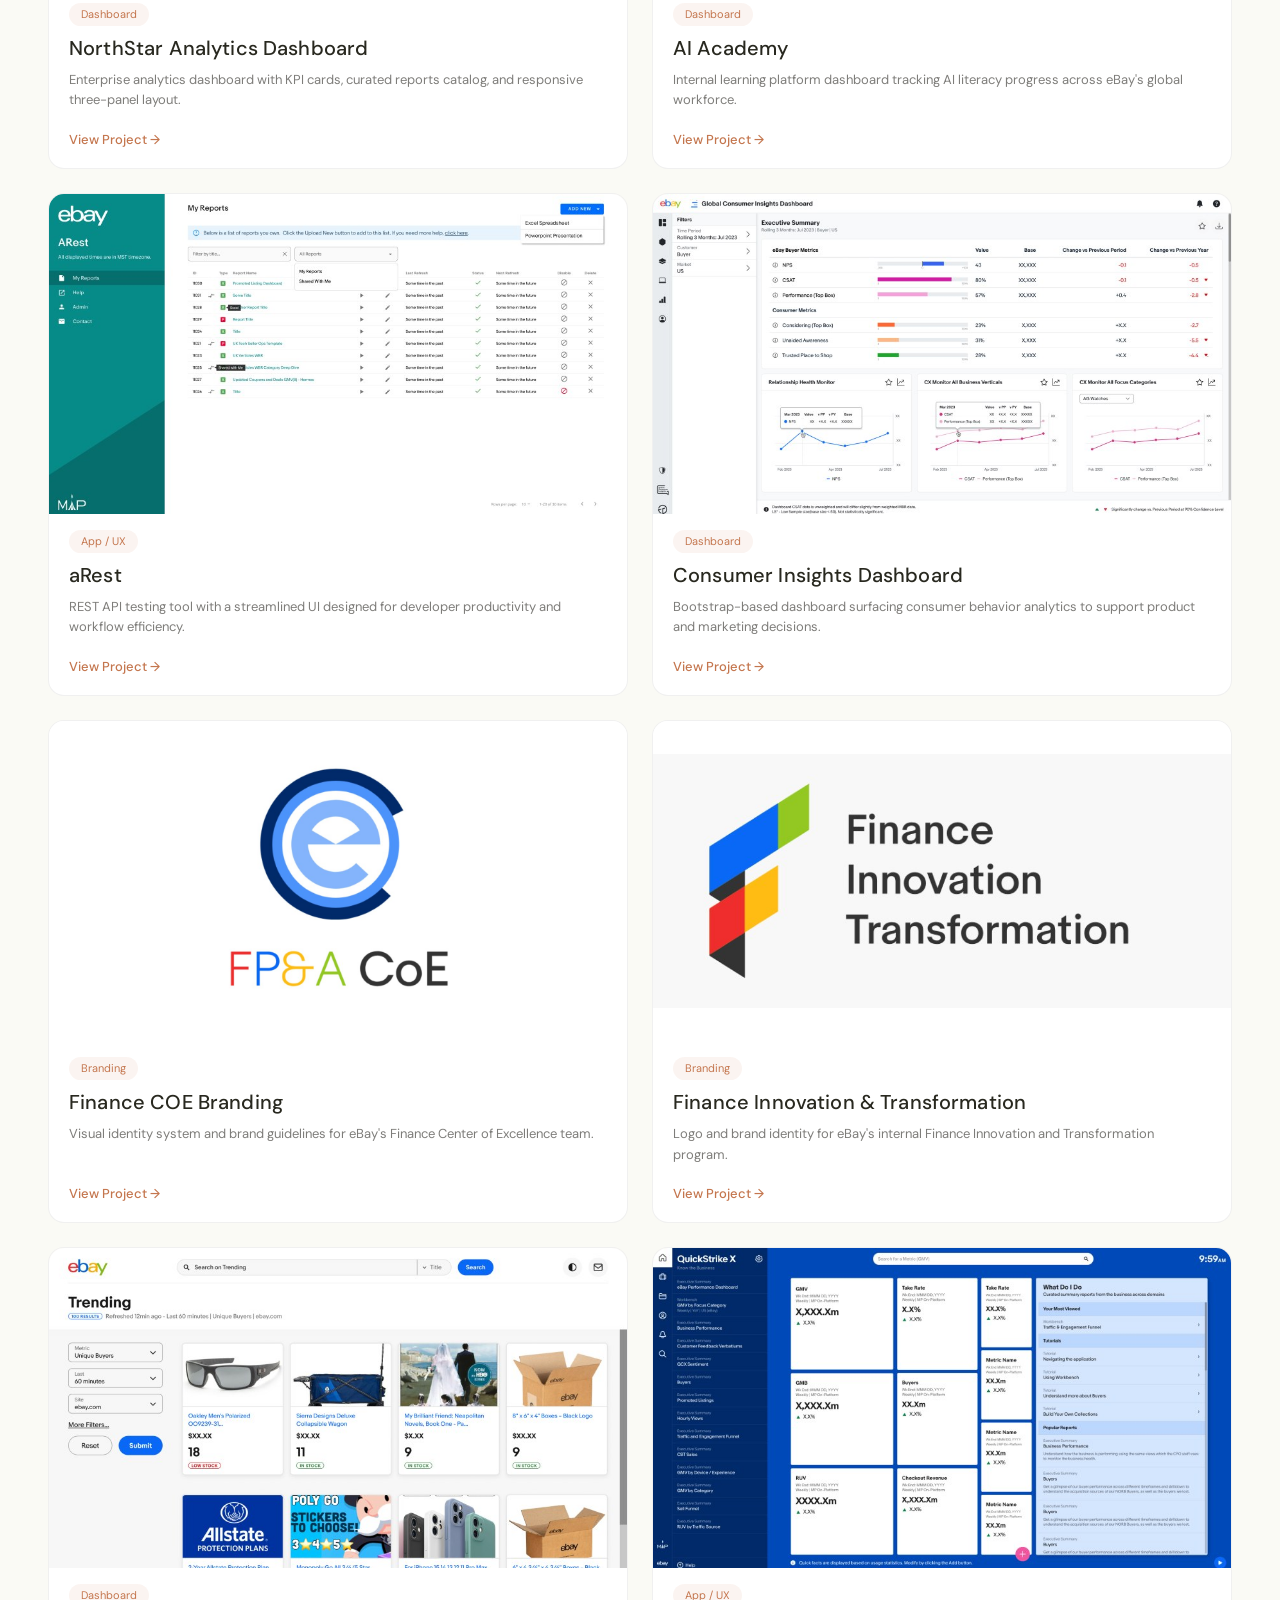
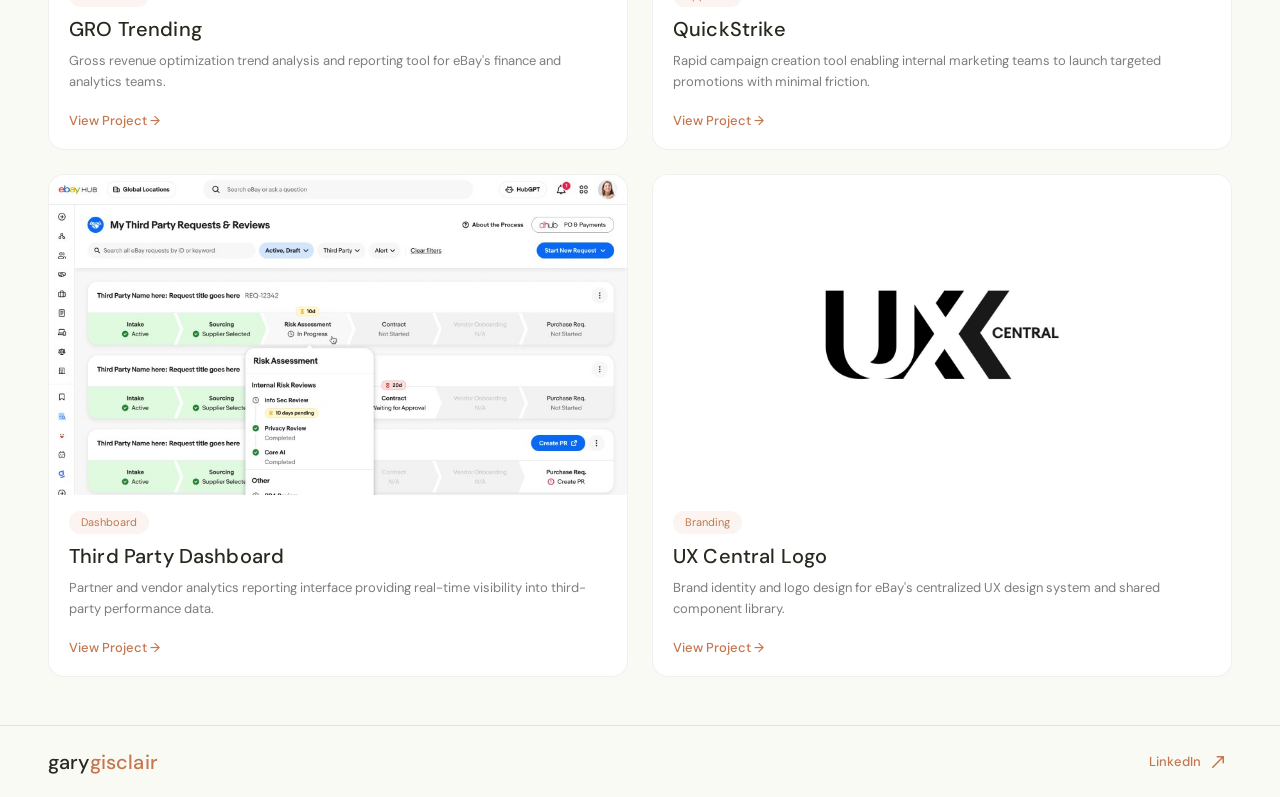
==== commit 0bef4eb2: "Warm organic redesign: cream palette, DM Serif + DM Sans, scroll reveals - Swap all tokens from dark" ====
--- a/portfolio.html
+++ b/portfolio.html
@@ -24,7 +24,7 @@
 
   <link rel="preconnect" href="https://fonts.googleapis.com">
   <link rel="preconnect" href="https://fonts.gstatic.com" crossorigin>
-  <link href="https://fonts.googleapis.com/css2?family=Roboto:wght@300;400;500;700&display=swap" rel="stylesheet">
+  <link href="https://fonts.googleapis.com/css2?family=DM+Serif+Display:wght@400&family=DM+Sans:wght@300;400;500;700&display=swap" rel="stylesheet">
   <link rel="stylesheet" href="styles.css">
 </head>
 <body>
@@ -54,7 +54,7 @@
     <!-- Page Header -->
     <section class="section page-hero" aria-label="Portfolio header">
       <div class="container">
-        <div class="page-hero__inner">
+        <div class="page-hero__inner reveal">
           <div class="section-label">
             <span class="section-label__line"></span>
             <span class="section-label__text">All Work</span>
@@ -68,7 +68,7 @@
     <!-- Live Examples -->
     <section class="section" aria-label="Live examples">
       <div class="container">
-        <header class="section-header section-header--blue">
+        <header class="section-header section-header--blue reveal">
           <div class="section-label">
             <span class="section-label__line"></span>
             <span class="section-label__text">Interactive Demos</span>
@@ -145,7 +145,7 @@
     <!-- Card Grid -->
     <section class="section" aria-label="Project library">
       <div class="container">
-        <header class="section-header section-header--blue">
+        <header class="section-header section-header--blue reveal">
           <div class="section-label">
             <span class="section-label__line"></span>
             <span class="section-label__text">Selected Work</span>
@@ -606,5 +606,24 @@
     });
   </script>
 
+  <script>
+    document.addEventListener('DOMContentLoaded', function() {
+      var reveals = document.querySelectorAll('.reveal');
+      if (!('IntersectionObserver' in window)) {
+        reveals.forEach(function(el) { el.classList.add('reveal--visible'); });
+        return;
+      }
+      var observer = new IntersectionObserver(function(entries) {
+        entries.forEach(function(entry) {
+          if (entry.isIntersecting) {
+            entry.target.classList.add('reveal--visible');
+            observer.unobserve(entry.target);
+          }
+        });
+      }, { threshold: 0.1 });
+      reveals.forEach(function(el) { observer.observe(el); });
+    });
+  </script>
+
 </body>
 </html>
--- a/styles.css
+++ b/styles.css
@@ -2,25 +2,29 @@
    DESIGN TOKENS
    ============================================================ */
 :root {
-  /* Colors */
-  --color-bg:             #000000;
-  --color-card:           #131825;
-  --color-accent:         #90caf9;
-  --color-accent-dim:     rgba(144, 202, 249, 0.10);
-  --color-accent-glow:    rgba(144, 202, 249, 0.15);
-  --color-accent-line:    rgba(144, 202, 249, 0.18);
-  --color-accent-border:  rgba(144, 202, 249, 0.50);
-  --color-purple-border:  rgba(206, 147, 216, 0.25);
-  --color-card-border:    rgba(255, 255, 255, 0.10);
-  --color-nav-bg:         rgba(0, 0, 0, 0.96);
-  --color-nav-border:     rgba(255, 255, 255, 0.14);
-  --color-text:           #ffffff;
-  --color-text-muted:     rgba(255, 255, 255, 0.52);
-  --color-text-dim:       rgba(255, 255, 255, 0.42);
-  --color-pink:           #f48fb1;
+  /* Colors — warm light palette */
+  --color-bg:             #FAFAF5;
+  --color-card:           #FFFFFF;
+  --color-accent:         #C4764E;
+  --color-accent-hover:   #A85F3D;
+  --color-accent-dim:     rgba(196, 118, 78, 0.08);
+  --color-accent-glow:    rgba(196, 118, 78, 0.12);
+  --color-accent-line:    rgba(196, 118, 78, 0.15);
+  --color-accent-border:  rgba(196, 118, 78, 0.30);
+  --color-purple-border:  rgba(180, 130, 100, 0.20);
+  --color-card-border:    rgba(0, 0, 0, 0.06);
+  --color-nav-bg:         rgba(250, 250, 245, 0.92);
+  --color-nav-border:     rgba(0, 0, 0, 0.06);
+  --color-text:           #28281F;
+  --color-text-muted:     #44403B;
+  --color-text-dim:       #7E7D7A;
+  --color-pink:           #C4956A;
+  --color-surface-warm:   #F3EDE4;
+  --color-shadow:         rgba(120, 100, 80, 0.08);
 
   /* Typography */
-  --font:         'Roboto', sans-serif;
+  --font:         'DM Sans', sans-serif;
+  --font-heading: 'DM Serif Display', serif;
   --text-h2:      60px;
   --text-h3:      48px;
   --text-h6:      20px;
@@ -36,6 +40,7 @@
   --space-2: 16px;
   --space-3: 24px;
   --space-4: 32px;
+  --space-6: 48px;
   --space-8: 64px;
 
   /* Layout */
@@ -44,8 +49,9 @@
   --pad-x:    48px;
 
   /* Border radius */
-  --radius-sm:   4px;
-  --radius-md:   8px;
+  --radius-sm:   12px;
+  --radius-md:   16px;
+  --radius-lg:   24px;
   --radius-pill: 9999px;
 }
 
@@ -98,31 +104,6 @@
   padding: var(--space-3) 0;
 }
 
-/* ============================================================
-   VIDEO BACKGROUND
-   ============================================================ */
-.bg-video {
-  position: absolute;
-  inset: 0;
-  z-index: 0;
-  overflow: hidden;
-  border-radius: var(--radius-md, 0);
-}
-
-.bg-video__media {
-  position: absolute;
-  inset: 0;
-  width: 100%;
-  height: 100%;
-  object-fit: cover;
-  opacity: 0.20;
-}
-
-.bg-video__overlay {
-  position: absolute;
-  inset: 0;
-  background: radial-gradient(ellipse at 50% 40%, transparent 0%, #000 70%);
-}
 
 /* ============================================================
    LOGO
@@ -148,12 +129,10 @@
   gap: 8px;
   font-family: var(--font);
   font-weight: 500;
-  letter-spacing: 0.46px;
-  text-transform: uppercase;
   border-radius: var(--radius-sm);
   cursor: pointer;
   border: none;
-  transition: opacity 0.15s;
+  transition: opacity 0.25s ease-out;
   white-space: nowrap;
 }
 
@@ -173,11 +152,8 @@
 
 .btn--solid {
   background: var(--color-accent);
-  color: rgba(0, 0, 0, 0.87);
-  box-shadow:
-    0 1px 5px  rgba(0, 0, 0, 0.12),
-    0 2px 2px  rgba(0, 0, 0, 0.14),
-    0 3px 1px -2px rgba(0, 0, 0, 0.20);
+  color: #FFFFFF;
+  box-shadow: 0 2px 8px rgba(196, 118, 78, 0.20);
 }
 
 .btn--outline {
@@ -212,8 +188,8 @@
 
 .section-label__line {
   display: block;
-  width: 26px;
-  height: 3px;
+  width: 40px;
+  height: 2px;
   background: var(--color-accent);
   flex-shrink: 0;
 }
@@ -238,6 +214,7 @@
 .section-header--purple { border-top: 1px solid var(--color-purple-border); }
 
 .section-title {
+  font-family: var(--font-heading);
   font-size: var(--text-h3);
   font-weight: 400;
   line-height: 1.167;
@@ -257,11 +234,10 @@
   z-index: 100;
   height: var(--nav-h);
   background: var(--color-nav-bg);
+  backdrop-filter: blur(16px);
+  -webkit-backdrop-filter: blur(16px);
   border-bottom: 1px solid var(--color-nav-border);
-  box-shadow:
-    0 1px 5px rgba(0, 0, 0, 0.12),
-    0 2px 2px rgba(0, 0, 0, 0.14),
-    0 3px 1px rgba(0, 0, 0, 0.20);
+  box-shadow: 0 1px 3px rgba(120, 100, 80, 0.06), 0 4px 12px rgba(120, 100, 80, 0.04);
 }
 
 .nav__inner {
@@ -283,12 +259,10 @@
 .nav__link {
   font-size: var(--text-btn-sm);
   font-weight: 500;
-  letter-spacing: 0.46px;
-  text-transform: uppercase;
   color: var(--color-text);
   padding: 4px 5px;
   border-radius: var(--radius-sm);
-  transition: color 0.15s;
+  transition: color 0.25s ease-out;
 }
 
 .nav__link:hover,
@@ -302,8 +276,35 @@
 .hero {
   position: relative;
   overflow: hidden;
-  padding-top: var(--space-4);
-  padding-bottom: var(--space-4);
+  padding-top: var(--space-8);
+  padding-bottom: var(--space-8);
+  background: linear-gradient(135deg, var(--color-surface-warm) 0%, var(--color-bg) 60%);
+}
+
+.hero::before {
+  content: '';
+  position: absolute;
+  top: -120px;
+  right: -80px;
+  width: 500px;
+  height: 500px;
+  background: radial-gradient(ellipse, rgba(196, 118, 78, 0.06) 0%, transparent 70%);
+  border-radius: 40% 60% 55% 45% / 55% 40% 60% 45%;
+  z-index: 0;
+  pointer-events: none;
+}
+
+.hero::after {
+  content: '';
+  position: absolute;
+  bottom: -60px;
+  left: -100px;
+  width: 400px;
+  height: 400px;
+  background: radial-gradient(ellipse, rgba(180, 130, 100, 0.05) 0%, transparent 70%);
+  border-radius: 55% 45% 40% 60% / 45% 55% 60% 40%;
+  z-index: 0;
+  pointer-events: none;
 }
 
 .hero__inner {
@@ -329,16 +330,18 @@
 }
 
 .hero__name {
+  font-family: var(--font-heading);
   font-size: var(--text-h2);
-  font-weight: 300;
+  font-weight: 400;
   line-height: 1.2;
   letter-spacing: -0.5px;
   color: var(--color-text);
 }
 
 .hero__title {
+  font-family: var(--font-heading);
   font-size: var(--text-h2);
-  font-weight: 300;
+  font-weight: 400;
   line-height: 1.2;
   letter-spacing: -0.5px;
   color: var(--color-accent);
@@ -368,11 +371,12 @@
 
 .hero__card {
   flex: 0 0 48%;
-  background: rgba(0, 0, 0, 0.30);
-  border: 2px solid var(--color-accent-border);
-  border-radius: var(--radius-md);
+  background: var(--color-card);
+  border: 1px solid var(--color-card-border);
+  border-radius: var(--radius-lg);
   padding: var(--space-2);
   overflow: hidden;
+  box-shadow: 0 4px 20px rgba(120, 100, 80, 0.08), 0 2px 6px rgba(120, 100, 80, 0.04);
 }
 
 .hero__image {
@@ -509,8 +513,8 @@
   align-items: center;
   padding: 4px 12px;
   border-radius: var(--radius-pill);
-  background: rgba(255, 255, 255, 0.06);
-  border: 1px solid rgba(255, 255, 255, 0.12);
+  background: var(--color-surface-warm);
+  border: 1px solid rgba(0, 0, 0, 0.06);
   font-size: var(--text-tag);
   font-weight: 400;
   color: var(--color-text);
@@ -565,7 +569,7 @@
 
 .timeline__connector {
   flex: 1;
-  width: 2px;
+  width: 1.5px;
   min-height: 16px;
   background: var(--color-accent-line);
 }
@@ -590,8 +594,9 @@
 .timeline__date--pink { color: var(--color-pink); }
 
 .timeline__role {
+  font-family: var(--font-heading);
   font-size: 24px;
-  font-weight: 700;
+  font-weight: 400;
   line-height: 1.4;
   letter-spacing: -0.2px;
   color: var(--color-text);
@@ -724,21 +729,19 @@
   font-size: var(--text-caption);
   font-weight: 500;
   color: var(--color-accent);
-  letter-spacing: 0.4px;
-  text-transform: uppercase;
   text-align: left;
   padding: 12px 16px;
-  background: rgba(144, 202, 249, 0.06);
+  background: var(--color-accent-dim);
   border-bottom: 1px solid var(--color-card-border);
 }
 
 .live-examples__row {
-  transition: background 0.15s;
+  transition: background 0.25s ease-out;
   cursor: pointer;
 }
 
 .live-examples__row:hover {
-  background: rgba(144, 202, 249, 0.04);
+  background: rgba(196, 118, 78, 0.04);
 }
 
 .live-examples__row:not(:last-child) .live-examples__td {
@@ -797,9 +800,7 @@
   font-size: var(--text-btn-sm);
   font-weight: 500;
   color: var(--color-accent);
-  letter-spacing: 0.46px;
-  text-transform: uppercase;
-  transition: opacity 0.15s;
+  transition: opacity 0.25s ease-out;
 }
 
 .live-examples__link a:hover {
@@ -817,7 +818,7 @@
   cursor: pointer;
   display: flex;
   flex-direction: column;
-  transition: border-color 0.2s, transform 0.2s;
+  transition: border-color 0.3s ease-out, transform 0.3s ease-out, box-shadow 0.3s ease-out;
 }
 
 .pcard--link {
@@ -827,12 +828,13 @@
 
 .pcard:hover {
   border-color: var(--color-accent-border);
-  transform: translateY(-2px);
+  transform: translateY(-4px);
+  box-shadow: 0 4px 20px rgba(120, 100, 80, 0.08), 0 2px 6px rgba(120, 100, 80, 0.04);
 }
 
 .pcard__media {
   height: 320px;
-  background: rgba(255, 255, 255, 0.05);
+  background: var(--color-surface-warm);
   flex-shrink: 0;
   overflow: hidden;
 }
@@ -901,12 +903,10 @@
   font-size: var(--text-btn-sm);
   font-weight: 500;
   color: var(--color-accent);
-  letter-spacing: 0.46px;
-  text-transform: uppercase;
   background: none;
   border: none;
   cursor: pointer;
-  transition: opacity 0.15s;
+  transition: opacity 0.25s ease-out;
 }
 
 .pcard__cta:hover { opacity: 0.75; }
@@ -918,7 +918,9 @@
   position: fixed;
   inset: 0;
   z-index: 200;
-  background: rgba(0, 0, 0, 0.85);
+  background: rgba(44, 40, 35, 0.60);
+  backdrop-filter: blur(4px);
+  -webkit-backdrop-filter: blur(4px);
   display: flex;
   align-items: center;
   justify-content: center;
@@ -939,7 +941,7 @@
   max-height: 90vh;
   overflow-y: auto;
   scrollbar-width: thin;
-  scrollbar-color: rgba(144, 202, 249, 0.3) transparent;
+  scrollbar-color: rgba(196, 118, 78, 0.3) transparent;
 }
 
 .modal__close {
@@ -950,8 +952,8 @@
   width: 32px;
   height: 32px;
   border-radius: var(--radius-pill);
-  background: rgba(0, 0, 0, 0.5);
-  border: 1px solid var(--color-card-border);
+  background: rgba(0, 0, 0, 0.04);
+  border: 1px solid rgba(0, 0, 0, 0.08);
   color: var(--color-text);
   font-size: 20px;
   line-height: 1;
@@ -960,14 +962,14 @@
   align-items: center;
   justify-content: center;
   font-family: var(--font);
-  transition: background 0.15s;
-}
-
-.modal__close:hover { background: rgba(255, 255, 255, 0.15); }
+  transition: background 0.25s ease-out;
+}
+
+.modal__close:hover { background: rgba(0, 0, 0, 0.08); }
 
 .modal__hero {
   height: 480px;
-  background: rgba(255, 255, 255, 0.05);
+  background: var(--color-surface-warm);
   overflow: hidden;
 }
 
@@ -993,8 +995,9 @@
 }
 
 .modal__title {
+  font-family: var(--font-heading);
   font-size: 36px;
-  font-weight: 300;
+  font-weight: 400;
   line-height: 1.2;
   letter-spacing: -0.25px;
   color: var(--color-text);
@@ -1017,7 +1020,6 @@
   font-weight: 500;
   color: var(--color-accent);
   letter-spacing: 0.4px;
-  text-transform: uppercase;
   margin-bottom: var(--space-1);
 }
 
@@ -1039,7 +1041,7 @@
   height: 300px;
   width: 100%;
   min-width: 0;
-  background: rgba(255, 255, 255, 0.04);
+  background: var(--color-surface-warm);
   border: 1px solid var(--color-card-border);
   border-radius: var(--radius-sm);
   overflow: hidden;
@@ -1228,3 +1230,36 @@
     grid-column: 1 / -1;
   }
 }
+
+/* ============================================================
+   SCROLL REVEAL ANIMATIONS
+   ============================================================ */
+.reveal {
+  opacity: 0;
+  transform: translateY(24px);
+  transition: opacity 0.6s cubic-bezier(0.25, 0.46, 0.45, 0.94),
+              transform 0.6s cubic-bezier(0.25, 0.46, 0.45, 0.94);
+}
+
+.reveal--visible {
+  opacity: 1;
+  transform: translateY(0);
+}
+
+.reveal-stagger > .reveal:nth-child(1) { transition-delay: 0s; }
+.reveal-stagger > .reveal:nth-child(2) { transition-delay: 0.1s; }
+.reveal-stagger > .reveal:nth-child(3) { transition-delay: 0.2s; }
+.reveal-stagger > .reveal:nth-child(4) { transition-delay: 0.3s; }
+
+/* ============================================================
+   NOISE TEXTURE OVERLAY
+   ============================================================ */
+body::after {
+  content: '';
+  position: fixed;
+  inset: 0;
+  background-image: url("data:image/svg+xml,%3Csvg xmlns='http://www.w3.org/2000/svg' width='200' height='200'%3E%3Cfilter id='n'%3E%3CfeTurbulence type='fractalNoise' baseFrequency='0.65' numOctaves='3' stitchTiles='stitch'/%3E%3C/filter%3E%3Crect width='100%25' height='100%25' filter='url(%23n)' opacity='0.03'/%3E%3C/svg%3E");
+  opacity: 0.4;
+  pointer-events: none;
+  z-index: 9999;
+}
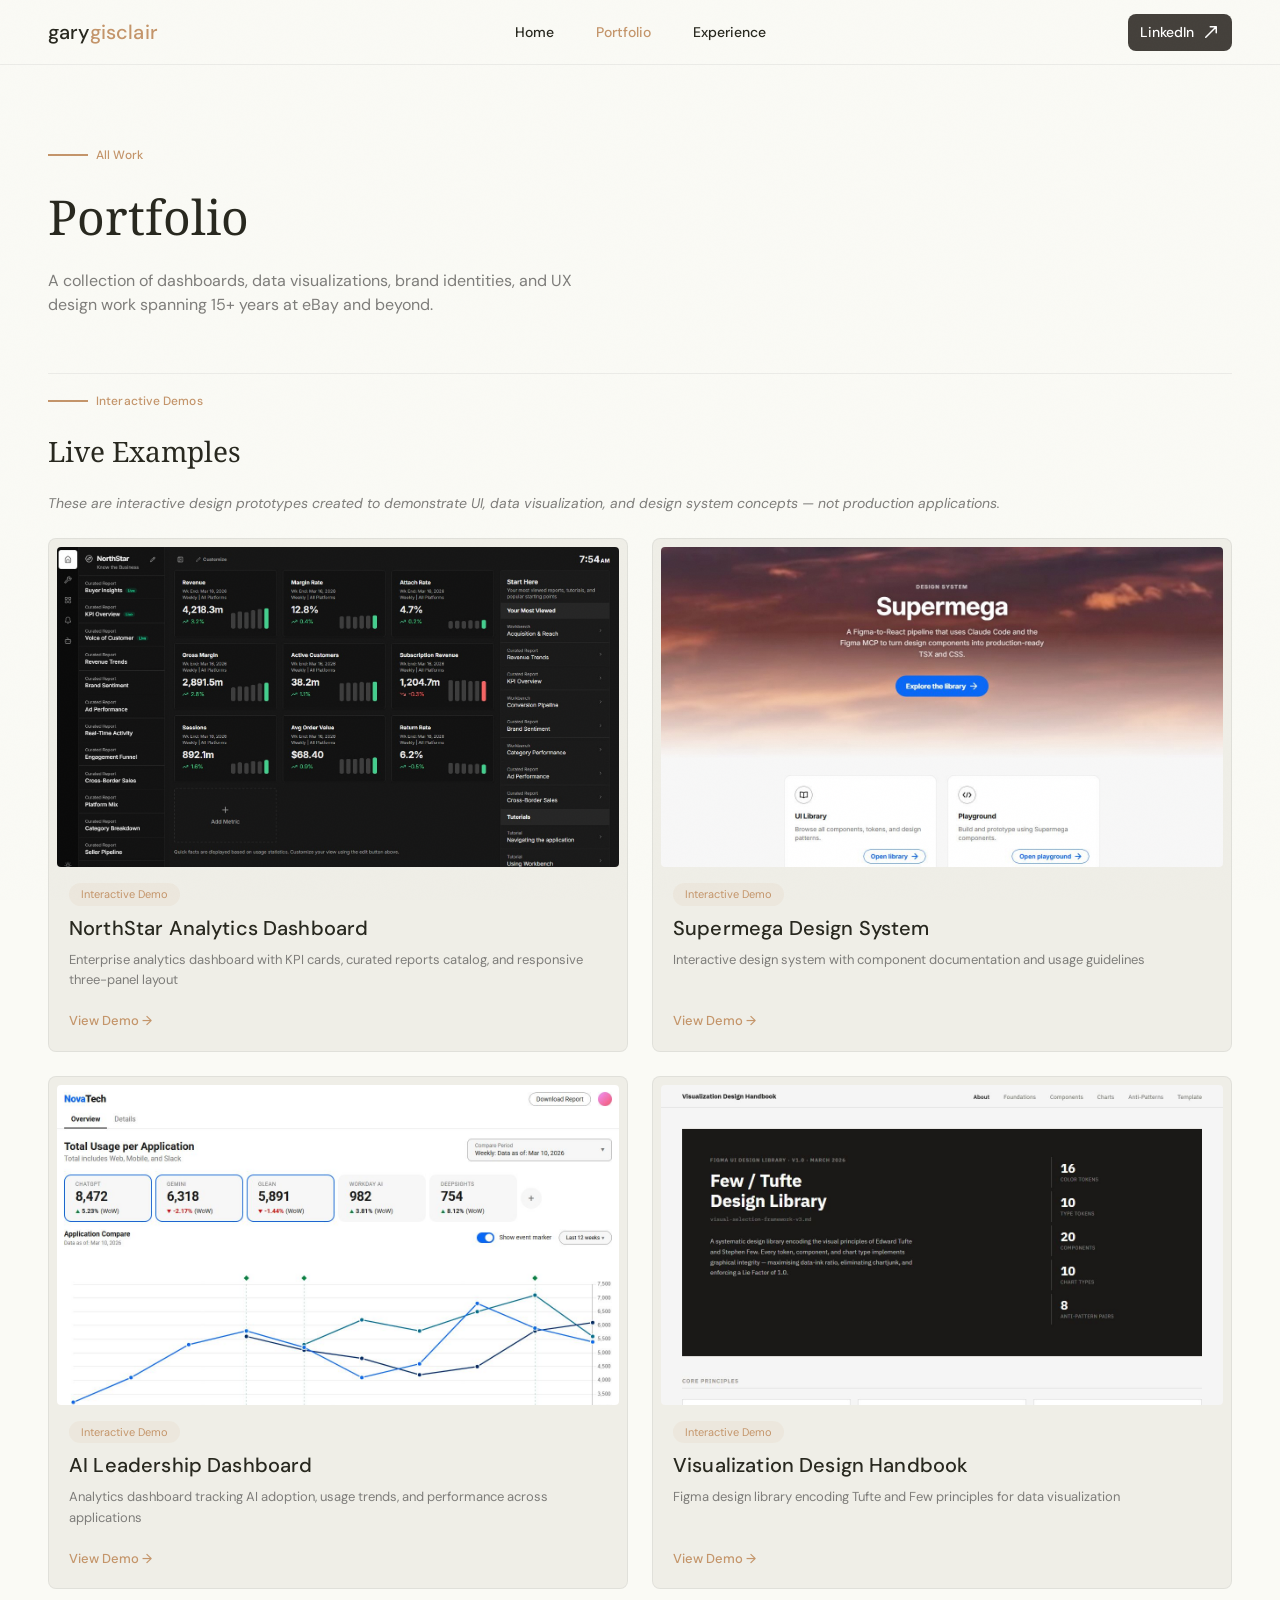
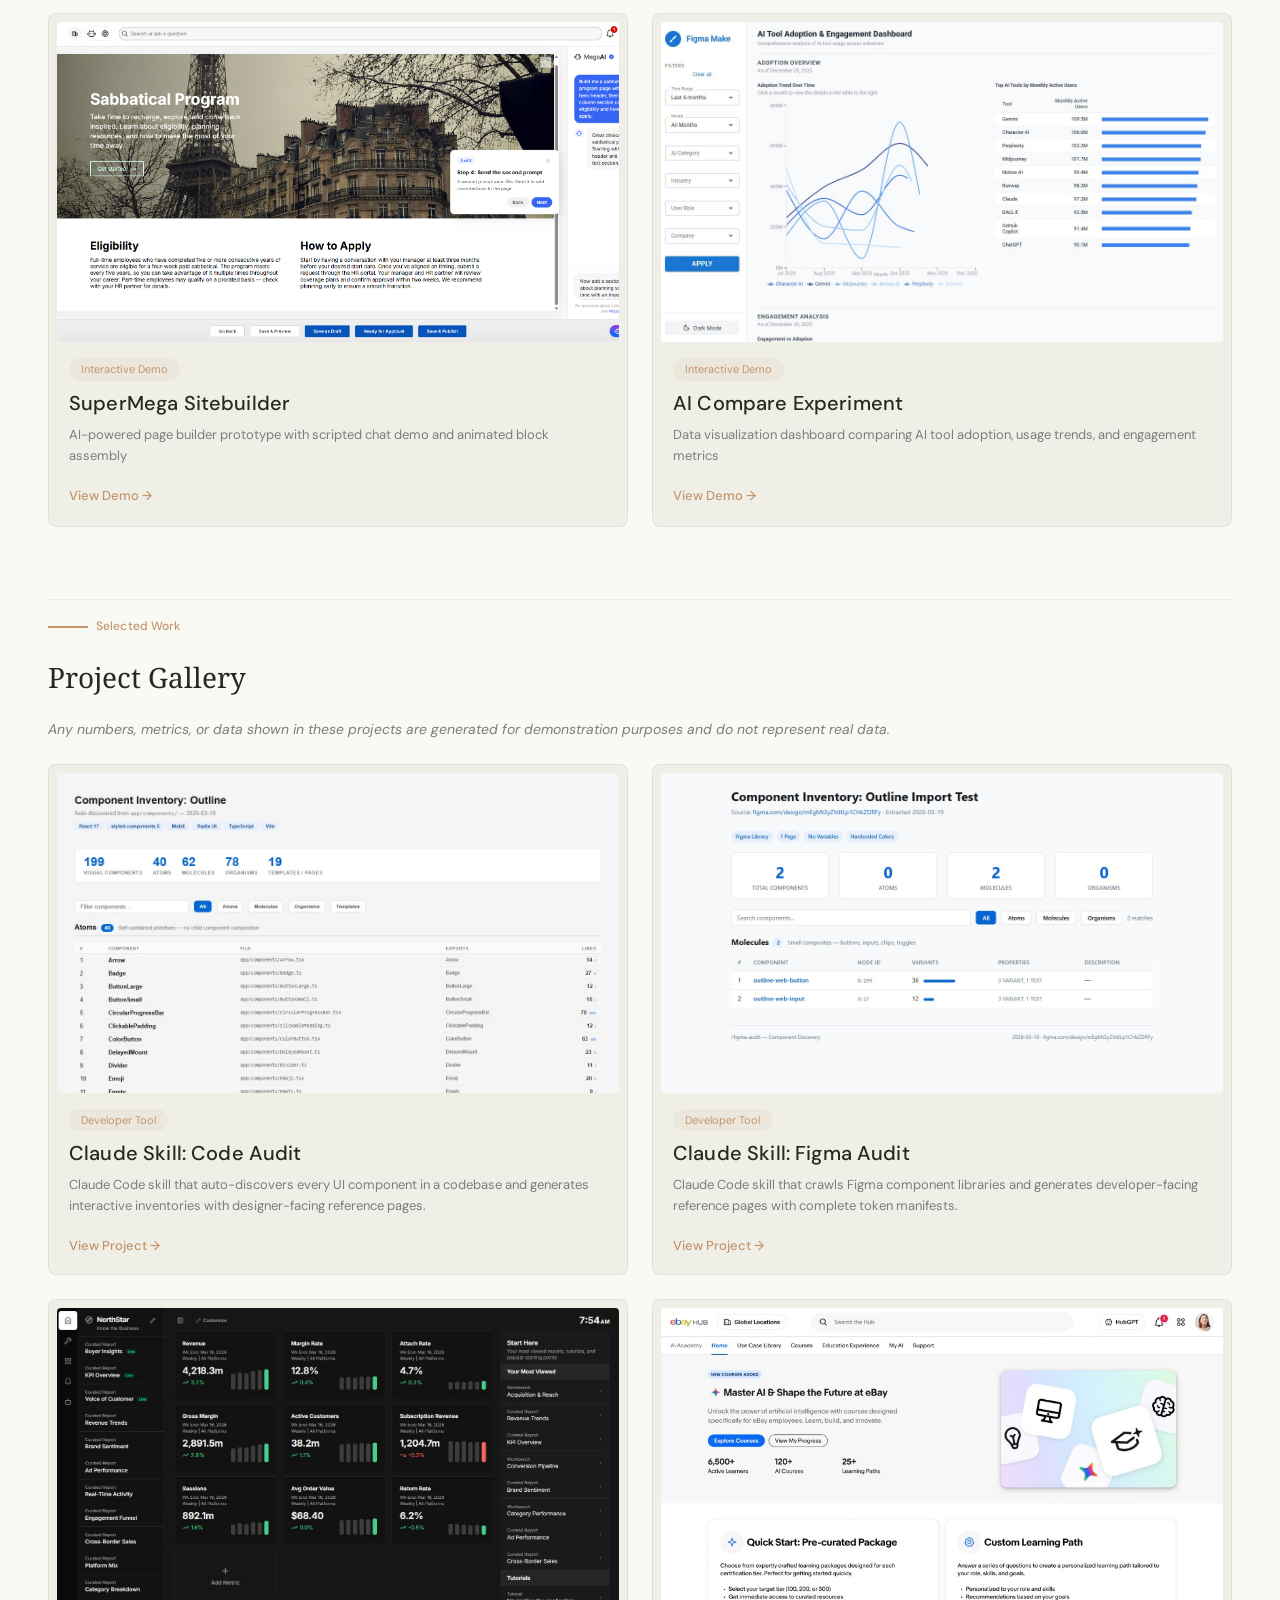
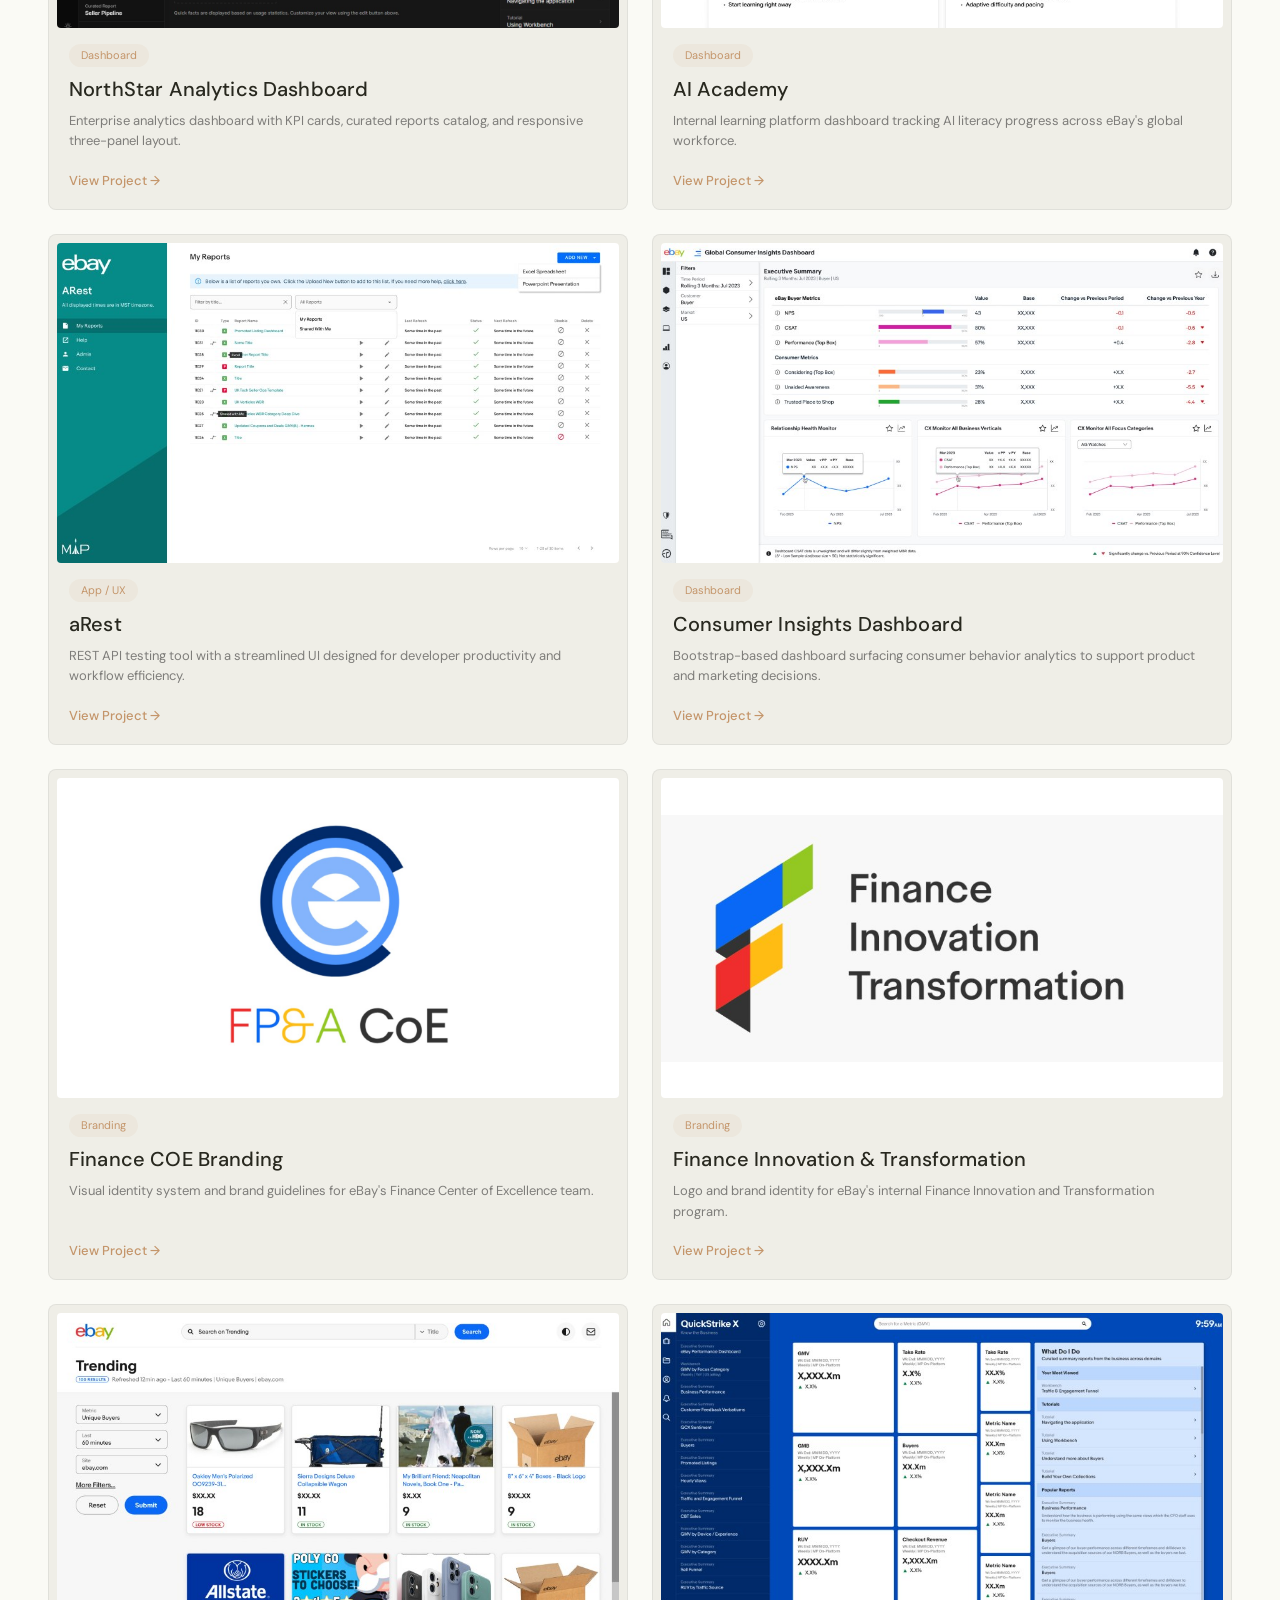
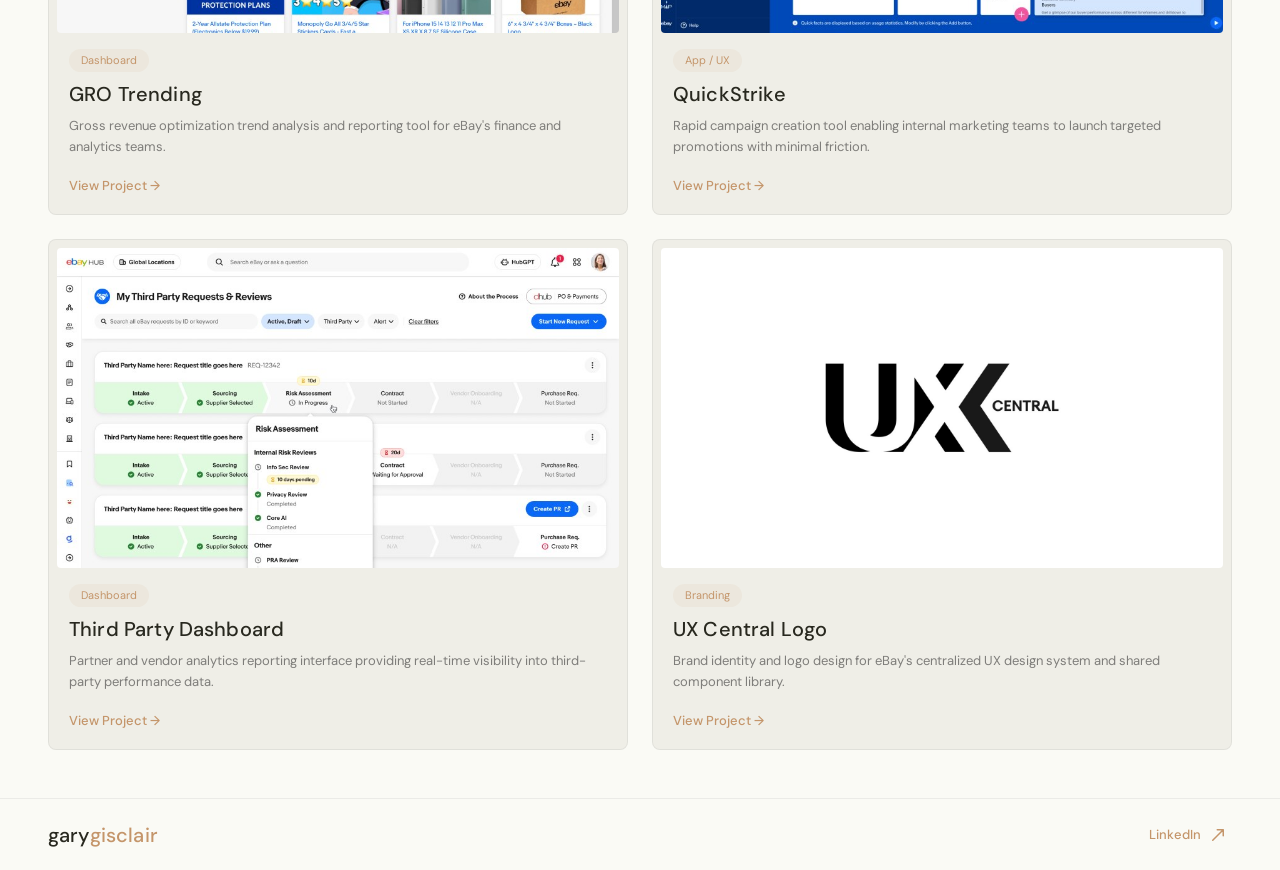
==== commit bc831cd9: "Align warm-organic design with Figma comp - Switch heading font from DM Serif Display to Noto Serif " ====
--- a/portfolio.html
+++ b/portfolio.html
@@ -24,8 +24,9 @@
 
   <link rel="preconnect" href="https://fonts.googleapis.com">
   <link rel="preconnect" href="https://fonts.gstatic.com" crossorigin>
-  <link href="https://fonts.googleapis.com/css2?family=DM+Serif+Display:wght@400&family=DM+Sans:wght@300;400;500;700&display=swap" rel="stylesheet">
+  <link href="https://fonts.googleapis.com/css2?family=Noto+Serif:wght@400;500&family=DM+Sans:opsz,wght@9..40,300;9..40,400;9..40,500;9..40,600;9..40,700&display=swap" rel="stylesheet">
   <link rel="stylesheet" href="styles.css">
+  <script src="https://mcp.figma.com/mcp/html-to-design/capture.js" async></script>
 </head>
 <body>
 
@@ -39,7 +40,9 @@
         <a href="index.html" class="nav__link">Home</a>
         <a href="portfolio.html" class="nav__link nav__link--active">Portfolio</a>
         <a href="index.html#experience" class="nav__link">Experience</a>
-        <a href="https://www.linkedin.com/in/gary-gisclair-3093a55/" target="_blank" rel="noopener noreferrer" class="btn btn--solid btn--sm">
+      </div>
+      <div class="nav__actions">
+        <a href="https://www.linkedin.com/in/gary-gisclair-3093a55/" target="_blank" rel="noopener noreferrer" class="btn btn--nav">
           LinkedIn
           <svg class="btn__icon" viewBox="0 0 18 18" fill="none" xmlns="http://www.w3.org/2000/svg" aria-hidden="true">
             <path d="M3.75 14.25L14.25 3.75M14.25 3.75H8.25M14.25 3.75V9.75" stroke="currentColor" stroke-width="1.5" stroke-linecap="round" stroke-linejoin="round"/>
--- a/styles.css
+++ b/styles.css
@@ -4,27 +4,28 @@
 :root {
   /* Colors — warm light palette */
   --color-bg:             #FAFAF5;
-  --color-card:           #FFFFFF;
-  --color-accent:         #C4764E;
-  --color-accent-hover:   #A85F3D;
-  --color-accent-dim:     rgba(196, 118, 78, 0.08);
+  --color-card:           rgba(120, 100, 80, 0.08);
+  --color-card-inner:     #FFFFFF;
+  --color-accent:         #C4956A;
+  --color-accent-hover:   #b3845c;
+  --color-accent-dim:     rgba(196, 149, 106, 0.08);
   --color-accent-glow:    rgba(196, 118, 78, 0.12);
   --color-accent-line:    rgba(196, 118, 78, 0.15);
-  --color-accent-border:  rgba(196, 118, 78, 0.30);
-  --color-purple-border:  rgba(180, 130, 100, 0.20);
+  --color-accent-border:  rgba(196, 149, 106, 0.30);
   --color-card-border:    rgba(0, 0, 0, 0.06);
-  --color-nav-bg:         rgba(250, 250, 245, 0.92);
+  --color-nav-bg:         #FAFAF5;
   --color-nav-border:     rgba(0, 0, 0, 0.06);
   --color-text:           #28281F;
   --color-text-muted:     #44403B;
   --color-text-dim:       #7E7D7A;
-  --color-pink:           #C4956A;
+  --color-btn:            #28281F;
+  --color-btn-nav:        #44403B;
   --color-surface-warm:   #F3EDE4;
   --color-shadow:         rgba(120, 100, 80, 0.08);
 
   /* Typography */
   --font:         'DM Sans', sans-serif;
-  --font-heading: 'DM Serif Display', serif;
+  --font-heading: 'Noto Serif', serif;
   --text-h2:      60px;
   --text-h3:      48px;
   --text-h6:      20px;
@@ -129,7 +130,7 @@
   gap: 8px;
   font-family: var(--font);
   font-weight: 500;
-  border-radius: var(--radius-sm);
+  border-radius: 8px;
   cursor: pointer;
   border: none;
   transition: opacity 0.25s ease-out;
@@ -150,16 +151,23 @@
   padding: 4px 10px;
 }
 
+.btn--nav {
+  background: var(--color-btn-nav);
+  color: #FFFFFF;
+  font-size: 14px;
+  padding: 8px 12px;
+  gap: 8px;
+}
+
 .btn--solid {
-  background: var(--color-accent);
+  background: var(--color-btn);
   color: #FFFFFF;
-  box-shadow: 0 2px 8px rgba(196, 118, 78, 0.20);
 }
 
 .btn--outline {
   background: transparent;
-  color: var(--color-accent);
-  border: 1px solid var(--color-accent);
+  color: var(--color-btn);
+  border: 1px solid var(--color-btn);
 }
 
 .btn--text {
@@ -203,15 +211,15 @@
 }
 
 .section-header {
-  padding-top: var(--space-2);
+  padding-top: 17px;
   padding-bottom: var(--space-3);
   display: flex;
   flex-direction: column;
   gap: var(--space-3);
 }
 
-.section-header--blue   { border-top: 1px solid var(--color-accent); }
-.section-header--purple { border-top: 1px solid var(--color-purple-border); }
+.section-header--blue,
+.section-header--purple { border-top: 1px solid var(--color-card-border); }
 
 .section-title {
   font-family: var(--font-heading);
@@ -234,10 +242,7 @@
   z-index: 100;
   height: var(--nav-h);
   background: var(--color-nav-bg);
-  backdrop-filter: blur(16px);
-  -webkit-backdrop-filter: blur(16px);
   border-bottom: 1px solid var(--color-nav-border);
-  box-shadow: 0 1px 3px rgba(120, 100, 80, 0.06), 0 4px 12px rgba(120, 100, 80, 0.04);
 }
 
 .nav__inner {
@@ -248,16 +253,25 @@
   display: flex;
   align-items: center;
   justify-content: space-between;
+  position: relative;
 }
 
 .nav__links {
+  position: absolute;
+  left: 50%;
+  transform: translateX(-50%);
   display: flex;
   align-items: center;
   gap: 32px;
 }
 
+.nav__actions {
+  display: flex;
+  align-items: center;
+}
+
 .nav__link {
-  font-size: var(--text-btn-sm);
+  font-size: 14px;
   font-weight: 500;
   color: var(--color-text);
   padding: 4px 5px;
@@ -278,33 +292,25 @@
   overflow: hidden;
   padding-top: var(--space-8);
   padding-bottom: var(--space-8);
-  background: linear-gradient(135deg, var(--color-surface-warm) 0%, var(--color-bg) 60%);
 }
 
 .hero::before {
   content: '';
   position: absolute;
-  top: -120px;
-  right: -80px;
-  width: 500px;
-  height: 500px;
-  background: radial-gradient(ellipse, rgba(196, 118, 78, 0.06) 0%, transparent 70%);
-  border-radius: 40% 60% 55% 45% / 55% 40% 60% 45%;
+  inset: 0;
+  opacity: 0.2;
+  background: url('images/hero-texture.png') center / cover no-repeat;
+  pointer-events: none;
   z-index: 0;
-  pointer-events: none;
 }
 
 .hero::after {
   content: '';
   position: absolute;
-  bottom: -60px;
-  left: -100px;
-  width: 400px;
-  height: 400px;
-  background: radial-gradient(ellipse, rgba(180, 130, 100, 0.05) 0%, transparent 70%);
-  border-radius: 55% 45% 40% 60% / 45% 55% 60% 40%;
+  inset: 0;
+  background: linear-gradient(180deg, rgba(243, 237, 228, 0) 26%, #FAFAF5 94%);
+  pointer-events: none;
   z-index: 0;
-  pointer-events: none;
 }
 
 .hero__inner {
@@ -317,50 +323,28 @@
 }
 
 .hero__content {
-  flex: 0 0 48%;
+  flex: 0 0 610px;
   display: flex;
   flex-direction: column;
   gap: var(--space-3);
 }
 
-.hero__text {
-  display: flex;
-  flex-direction: column;
-  gap: 4px;
-}
-
-.hero__name {
+.hero__heading {
   font-family: var(--font-heading);
-  font-size: var(--text-h2);
+  font-size: 39px;
   font-weight: 400;
   line-height: 1.2;
   letter-spacing: -0.5px;
   color: var(--color-text);
 }
 
-.hero__title {
-  font-family: var(--font-heading);
-  font-size: var(--text-h2);
-  font-weight: 400;
-  line-height: 1.2;
-  letter-spacing: -0.5px;
-  color: var(--color-accent);
-}
-
-.hero__subtitle {
-  font-size: var(--text-small);
-  font-weight: 400;
-  letter-spacing: 0.5px;
-  color: var(--color-text-muted);
-  margin-top: 4px;
-}
-
 .hero__bio {
-  font-size: var(--text-body);
-  font-weight: 400;
-  line-height: 1.5;
+  font-size: 15px;
+  font-weight: 400;
+  line-height: 24px;
   letter-spacing: 0.15px;
   color: var(--color-text);
+  max-width: 518px;
 }
 
 .hero__ctas {
@@ -370,21 +354,19 @@
 }
 
 .hero__card {
-  flex: 0 0 48%;
-  background: var(--color-card);
-  border: 1px solid var(--color-card-border);
-  border-radius: var(--radius-lg);
-  padding: var(--space-2);
-  overflow: hidden;
-  box-shadow: 0 4px 20px rgba(120, 100, 80, 0.08), 0 2px 6px rgba(120, 100, 80, 0.04);
+  display: flex;
+  flex-direction: column;
+  align-items: center;
+  gap: 16px;
 }
 
 .hero__image {
+  max-width: 660px;
   width: 100%;
   height: auto;
-  object-fit: contain;
-  border-radius: var(--radius-sm);
   display: block;
+  border-radius: 4px;
+  box-shadow: 0 2px 2px rgba(120, 100, 80, 0.03);
 }
 
 /* ============================================================
@@ -402,14 +384,16 @@
 .card {
   background: var(--color-card);
   border: 1px solid var(--color-card-border);
-  border-radius: var(--radius-md);
+  border-radius: 8px;
   overflow: hidden;
+  padding: 8px;
 }
 
 .card__media {
-  height: 320px;
+  height: 334px;
   overflow: hidden;
   display: flex;
+  border-radius: 4px;
 }
 
 .card__media--white  { background: #ffffff; }
@@ -434,10 +418,18 @@
   height: auto;
 }
 
+.portfolio-grid--3 .card {
+  box-shadow: 0 4px 20px rgba(120, 100, 80, 0.08);
+}
+
 .portfolio-footer {
   display: flex;
   justify-content: center;
   padding-top: var(--space-3);
+}
+
+.portfolio-footer .btn {
+  border-radius: 12px;
 }
 
 /* Finance card: two stacked images */
@@ -484,7 +476,7 @@
 
 .skills__heading {
   font-size: var(--text-caption);
-  font-weight: 400;
+  font-weight: 600;
   color: var(--color-text);
   letter-spacing: 0.4px;
   line-height: 1.66;
@@ -501,8 +493,8 @@
 
 .skills__tags {
   display: flex;
-  flex-wrap: wrap;
-  gap: 6px;
+  flex-direction: column;
+  gap: 4px;
   list-style: none;
   padding: 0;
   margin: 0;
@@ -513,8 +505,6 @@
   align-items: center;
   padding: 4px 12px;
   border-radius: var(--radius-pill);
-  background: var(--color-surface-warm);
-  border: 1px solid rgba(0, 0, 0, 0.06);
   font-size: var(--text-tag);
   font-weight: 400;
   color: var(--color-text);
@@ -565,7 +555,7 @@
 }
 
 .timeline__dot--pink { background: rgba(244, 143, 177, 0.15); }
-.timeline__dot--pink::after { background: var(--color-pink); }
+.timeline__dot--pink::after { background: var(--color-accent); }
 
 .timeline__connector {
   flex: 1;
@@ -585,13 +575,13 @@
 
 .timeline__date {
   font-size: var(--text-caption);
-  font-weight: 400;
+  font-weight: 700;
   color: var(--color-accent);
   letter-spacing: 0.4px;
   line-height: 1.66;
 }
 
-.timeline__date--pink { color: var(--color-pink); }
+.timeline__date--pink { color: var(--color-accent); }
 
 .timeline__role {
   font-family: var(--font-heading);
@@ -600,6 +590,10 @@
   line-height: 1.4;
   letter-spacing: -0.2px;
   color: var(--color-text);
+}
+
+.timeline__dot::after {
+  display: none;
 }
 
 .timeline__company {
@@ -613,7 +607,7 @@
 .timeline__desc {
   font-size: 13px;
   font-weight: 400;
-  color: var(--color-text-dim);
+  color: var(--color-text);
   line-height: 1.65;
 }
 
@@ -629,7 +623,7 @@
 .timeline__bullets li {
   font-size: 13px;
   font-weight: 400;
-  color: var(--color-text-dim);
+  color: var(--color-text);
   line-height: 1.65;
   padding-left: 16px;
   position: relative;
@@ -661,9 +655,9 @@
 }
 
 .timeline__highlights li::before {
-  content: "→";
+  content: "•";
   position: absolute;
-  left: 0;
+  left: 4px;
 }
 
 .tag-list {
@@ -691,7 +685,7 @@
    ============================================================ */
 .footer {
   background: var(--color-bg);
-  border-top: 1px solid var(--color-purple-border);
+  border-top: 1px solid var(--color-card-border);
   height: 72px;
 }
 
@@ -813,7 +807,7 @@
 .pcard {
   background: var(--color-card);
   border: 1px solid var(--color-card-border);
-  border-radius: var(--radius-md);
+  border-radius: 8px;
   overflow: hidden;
   cursor: pointer;
   display: flex;
@@ -837,6 +831,8 @@
   background: var(--color-surface-warm);
   flex-shrink: 0;
   overflow: hidden;
+  margin: 8px 8px 0;
+  border-radius: 4px;
 }
 
 .pcard__media img {
@@ -933,7 +929,7 @@
 
 .modal {
   position: relative;
-  background: var(--color-card);
+  background: var(--color-card-inner);
   border: 1px solid var(--color-card-border);
   border-radius: var(--radius-md);
   width: 100%;
@@ -1074,7 +1070,6 @@
 }
 
 .page-hero__inner {
-  border-top: 1px solid var(--color-accent);
   padding-top: var(--space-2);
   display: flex;
   flex-direction: column;
@@ -1127,7 +1122,7 @@
   }
 
   .hero__image {
-    height: auto;
+    max-width: 100%;
   }
 
   /* Portfolio: single column */
@@ -1219,8 +1214,8 @@
     --space-8: 48px;
   }
 
-  .hero__content { flex: 0 0 48%; }
-  .hero__card    { flex: 0 0 48%; }
+  .hero__content { flex: 1; min-width: 0; }
+  .hero__image { max-width: 100%; }
 
   .portfolio-grid--3 {
     grid-template-columns: 1fr 1fr;
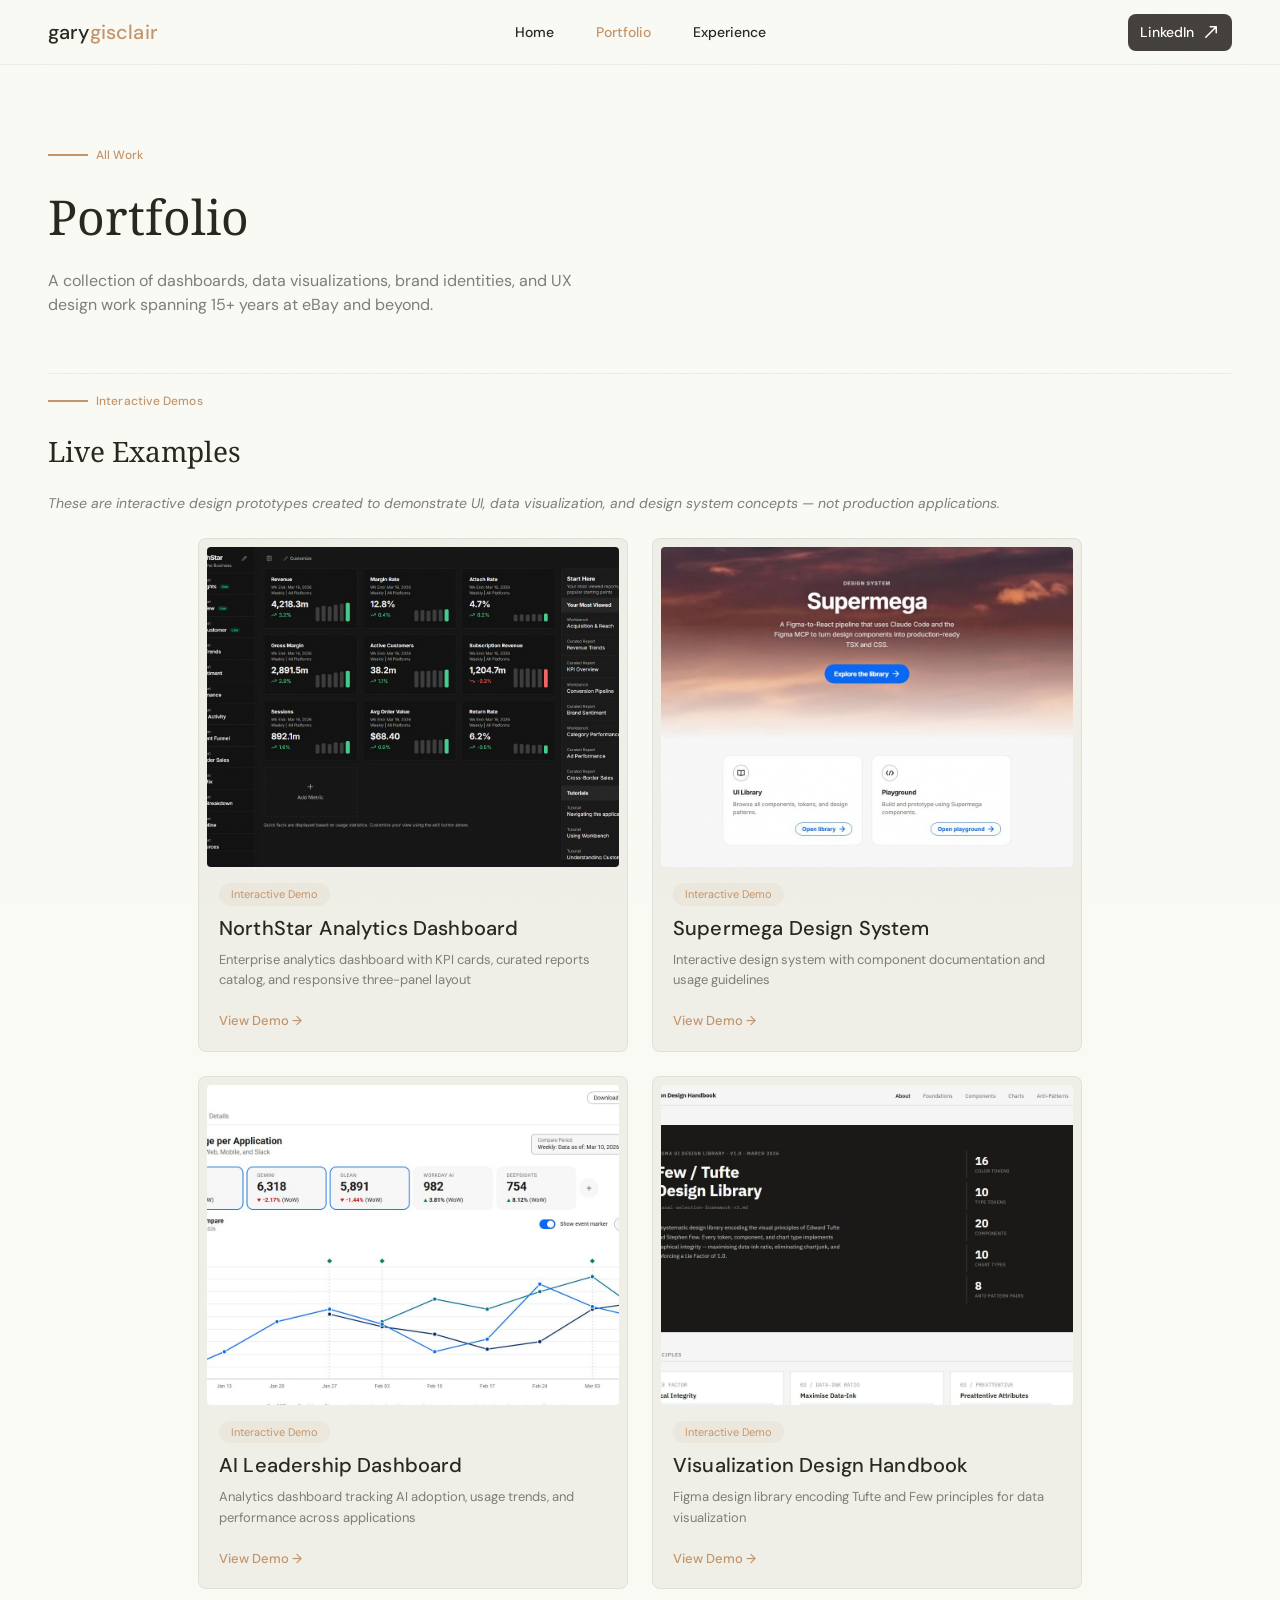
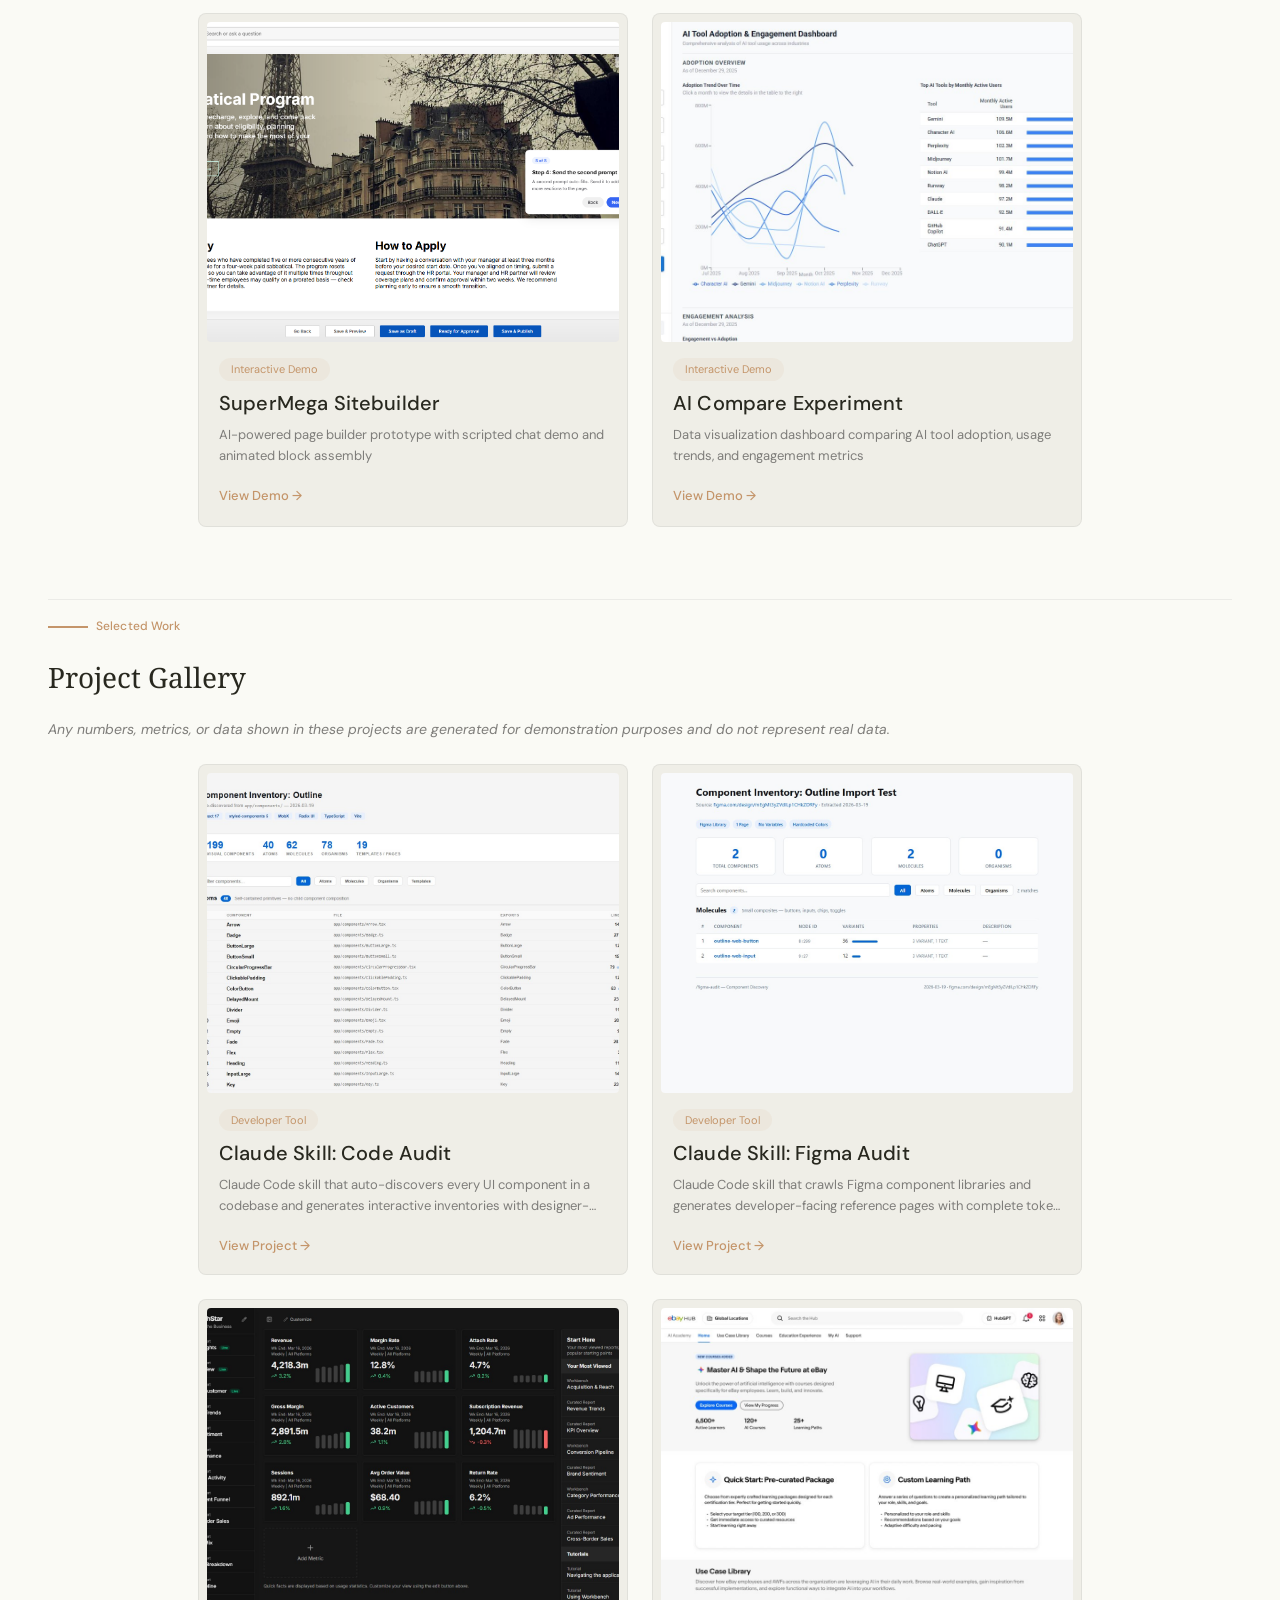
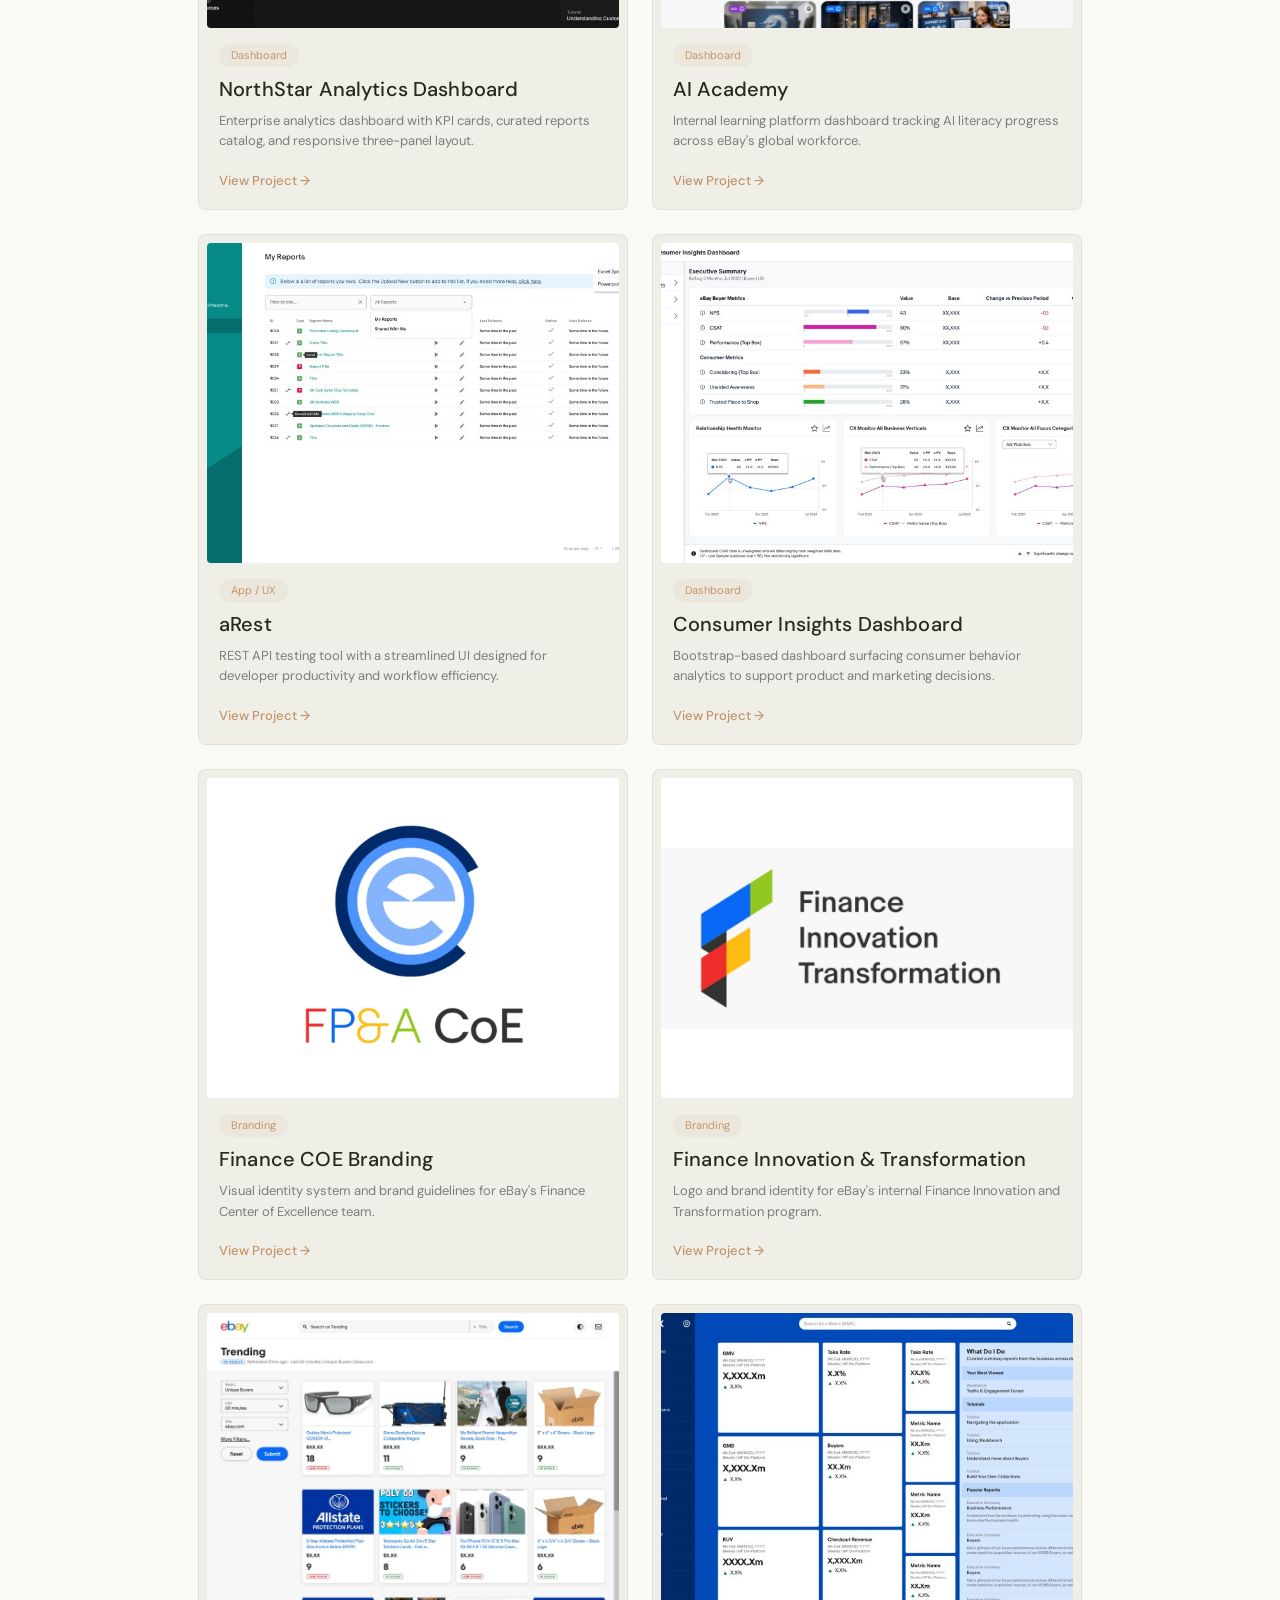
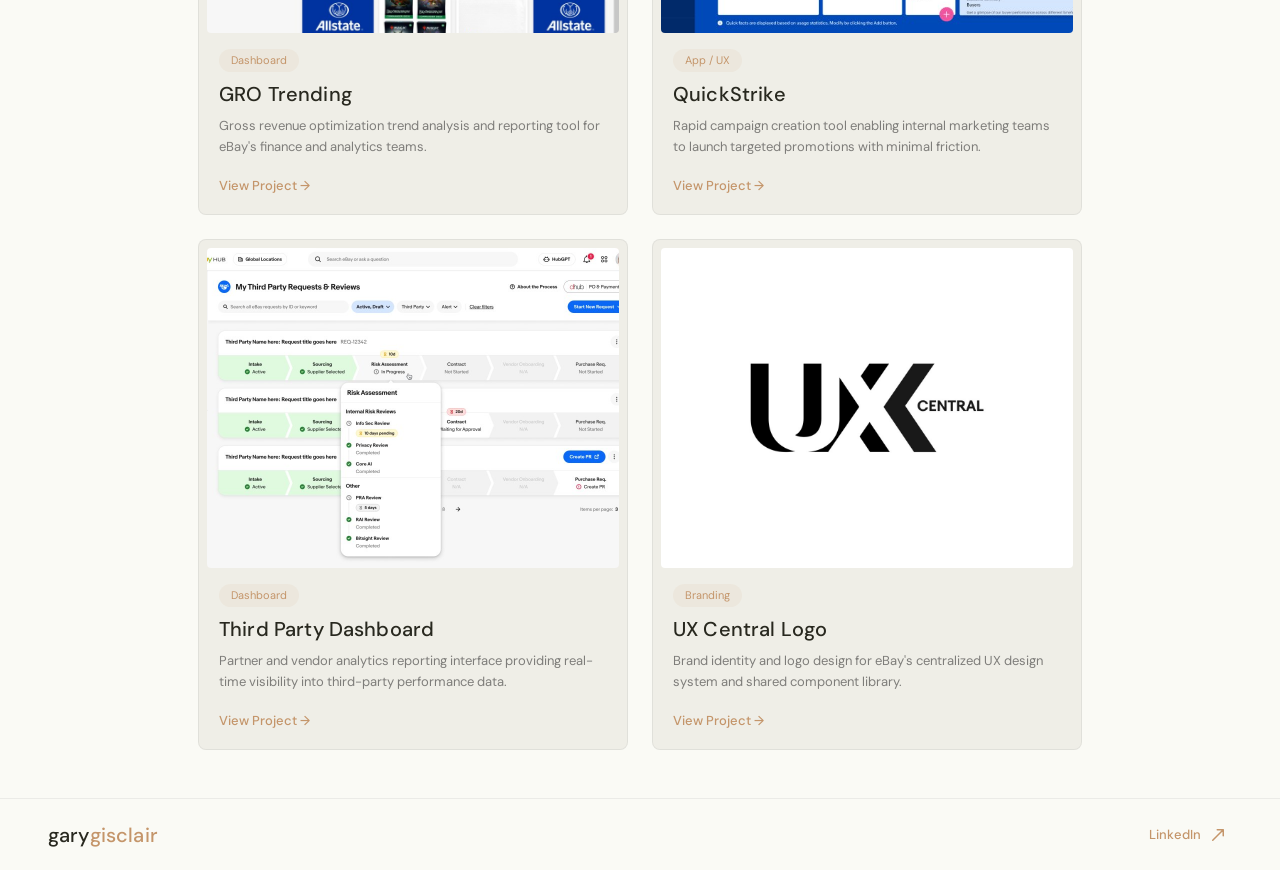
==== commit 62ea7328: "Add NorthStar to Selected Work, update index cards to pcard layout - Add NorthStar as first Selected" ====
--- a/portfolio.html
+++ b/portfolio.html
@@ -79,7 +79,7 @@
           <h2 class="section-title section-title--sm">Live Examples</h2>
         </header>
         <p class="live-examples__disclaimer">These are interactive design prototypes created to demonstrate UI, data visualization, and design system concepts &mdash; not production applications.</p>
-        <div class="portfolio-grid portfolio-grid--2 pcard-grid">
+        <div class="pcard-grid">
 
           <a class="pcard pcard--link" href="https://garygisclair.github.io/northstar/" target="_blank" rel="noopener noreferrer" aria-label="View NorthStar Analytics Dashboard demo">
             <div class="pcard__media" aria-hidden="true"><img src="images/thumb-northstar.jpg" alt="NorthStar Analytics Dashboard preview"></div>
@@ -156,7 +156,7 @@
           <h2 class="section-title section-title--sm">Project Gallery</h2>
         </header>
         <p class="live-examples__disclaimer">Any numbers, metrics, or data shown in these projects are generated for demonstration purposes and do not represent real data.</p>
-        <div class="portfolio-grid portfolio-grid--2 pcard-grid">
+        <div class="pcard-grid">
 
           <article class="pcard" data-id="code-audit-skill" role="button" tabindex="0" aria-label="View Code Audit Skill project">
             <div class="pcard__media" aria-hidden="true"><img src="images/code-audit-skill/page-01.jpg" alt="Code Audit Skill inventory showing 199 components"></div>
--- a/styles.css
+++ b/styles.css
@@ -804,7 +804,18 @@
 /* ============================================================
    PORTFOLIO LIBRARY — PROJECT CARDS (with title/description)
    ============================================================ */
+.pcard-grid {
+  display: flex;
+  flex-wrap: wrap;
+  justify-content: center;
+  gap: var(--space-3);
+  margin-bottom: var(--space-3);
+}
+
 .pcard {
+  width: 430px;
+  max-width: 100%;
+  flex: none;
   background: var(--color-card);
   border: 1px solid var(--color-card-border);
   border-radius: 8px;
@@ -824,6 +835,15 @@
   border-color: var(--color-accent-border);
   transform: translateY(-4px);
   box-shadow: 0 4px 20px rgba(120, 100, 80, 0.08), 0 2px 6px rgba(120, 100, 80, 0.04);
+}
+
+#portfolio .pcard {
+  cursor: default;
+}
+#portfolio .pcard:hover {
+  transform: none;
+  border-color: var(--color-card-border);
+  box-shadow: none;
 }
 
 .pcard__media {
@@ -929,7 +949,7 @@
 
 .modal {
   position: relative;
-  background: var(--color-card-inner);
+  background: #F5F2ED;
   border: 1px solid var(--color-card-border);
   border-radius: var(--radius-md);
   width: 100%;
@@ -1085,6 +1105,40 @@
 }
 
 /* ============================================================
+   RESPONSIVE — HERO STACK (≤ 1100px)
+   ============================================================ */
+@media (max-width: 1100px) {
+  .hero__inner {
+    flex-direction: column;
+    align-items: stretch;
+    justify-content: flex-start;
+    gap: var(--space-3);
+  }
+
+  .hero__content {
+    flex: 0 0 auto;
+    width: 100%;
+  }
+
+  .hero__heading {
+    font-size: 34px;
+  }
+
+  .hero__bio {
+    max-width: 100%;
+  }
+
+  .hero__card {
+    flex: 0 0 auto;
+    width: 100%;
+  }
+
+  .hero__image {
+    max-width: 100%;
+  }
+}
+
+/* ============================================================
    RESPONSIVE — MOBILE (≤ 768px)
    ============================================================ */
 @media (max-width: 768px) {
@@ -1105,26 +1159,6 @@
     display: none;
   }
 
-  /* Hero: stack vertically */
-  .hero__inner {
-    flex-direction: column;
-    gap: var(--space-3);
-  }
-
-  .hero__content {
-    flex: none;
-    width: 100%;
-  }
-
-  .hero__card {
-    flex: none;
-    width: 100%;
-  }
-
-  .hero__image {
-    max-width: 100%;
-  }
-
   /* Portfolio: single column */
   .portfolio-grid--2,
   .portfolio-grid--3 {
@@ -1155,10 +1189,6 @@
     gap: 12px;
   }
 
-  /* Portfolio cards: single column */
-  .portfolio-grid--3.pcard-grid {
-    grid-template-columns: 1fr;
-  }
 
   /* Live examples: hide # column and thumbnails */
   .live-examples__num,
@@ -1214,15 +1244,24 @@
     --space-8: 48px;
   }
 
-  .hero__content { flex: 1; min-width: 0; }
-  .hero__image { max-width: 100%; }
-
+  /* Portfolio: 2-col for 3-grid */
   .portfolio-grid--3 {
     grid-template-columns: 1fr 1fr;
   }
 
   .portfolio-grid--3 .card:last-child {
     grid-column: 1 / -1;
+  }
+
+  /* Experience: stack on tablet */
+  .experience-inner {
+    flex-direction: column;
+    gap: var(--space-4);
+  }
+
+  .skills {
+    flex: none;
+    width: 100%;
   }
 }
 
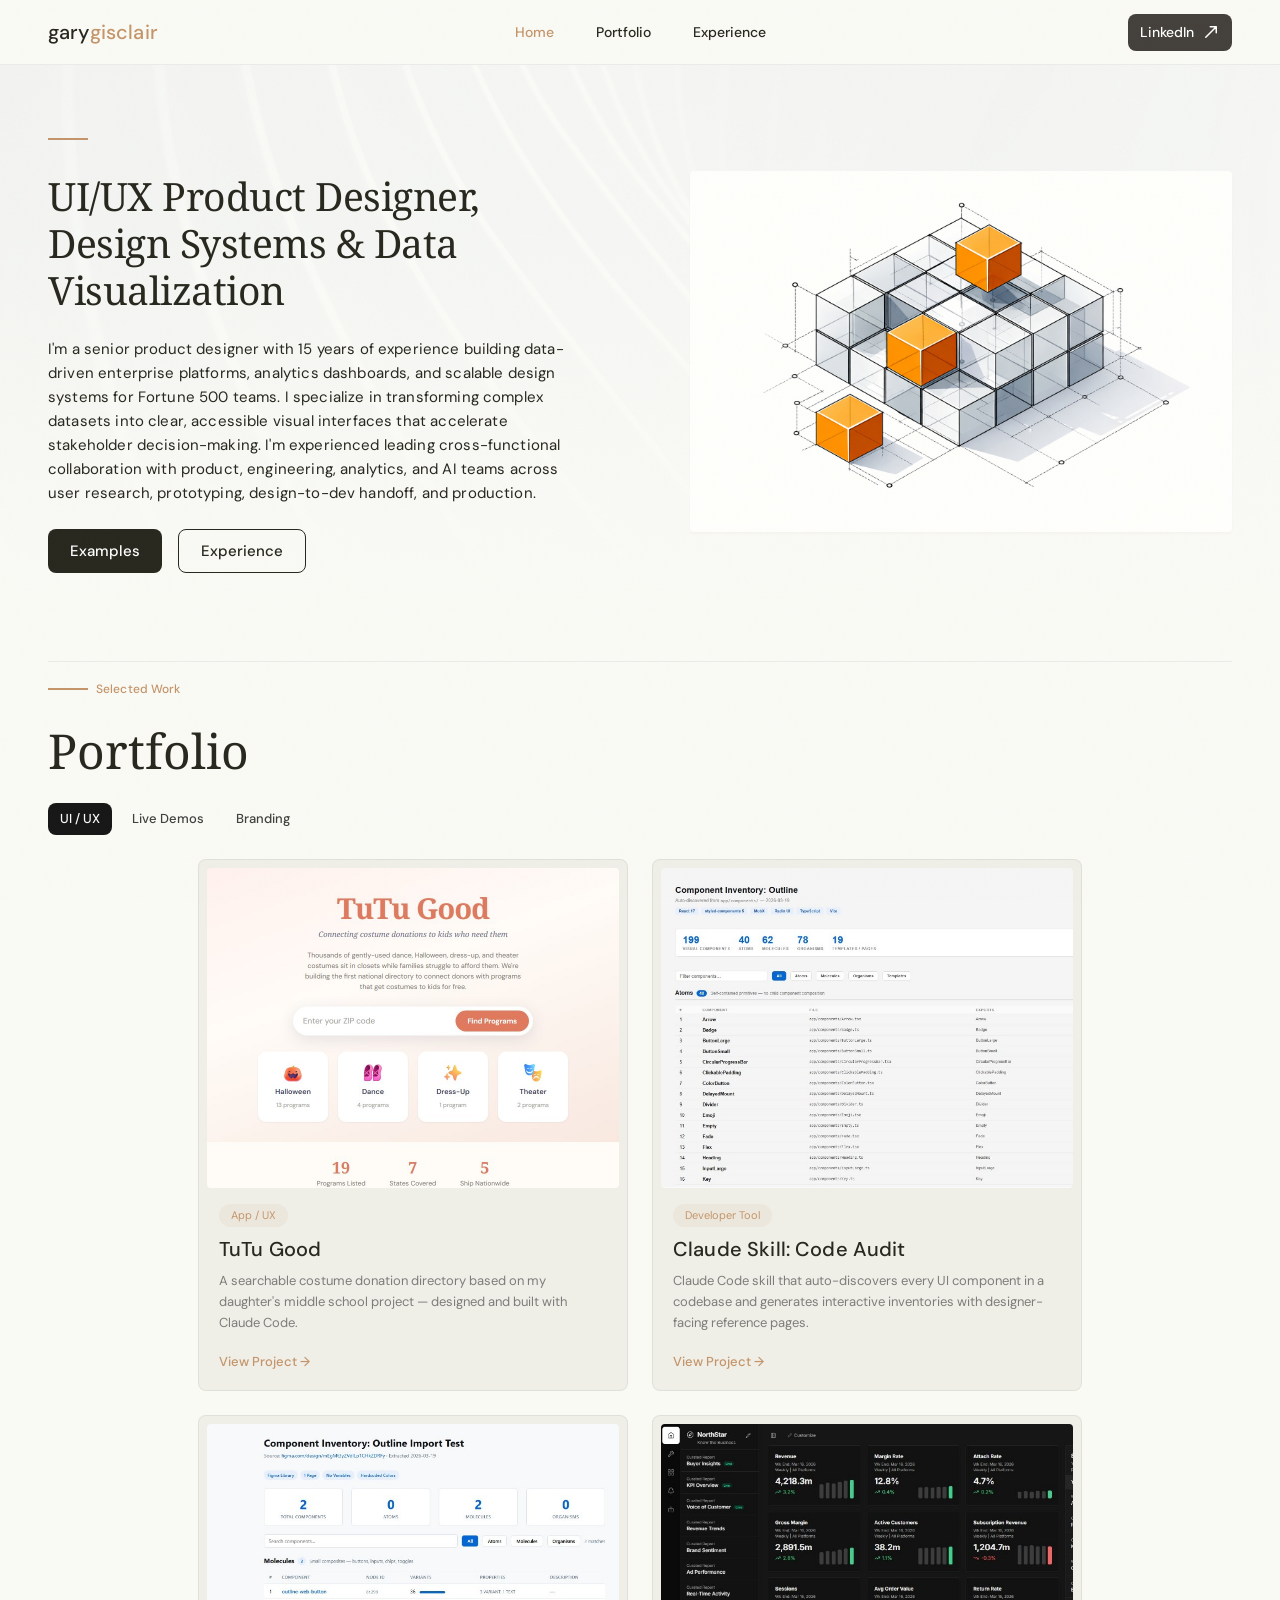
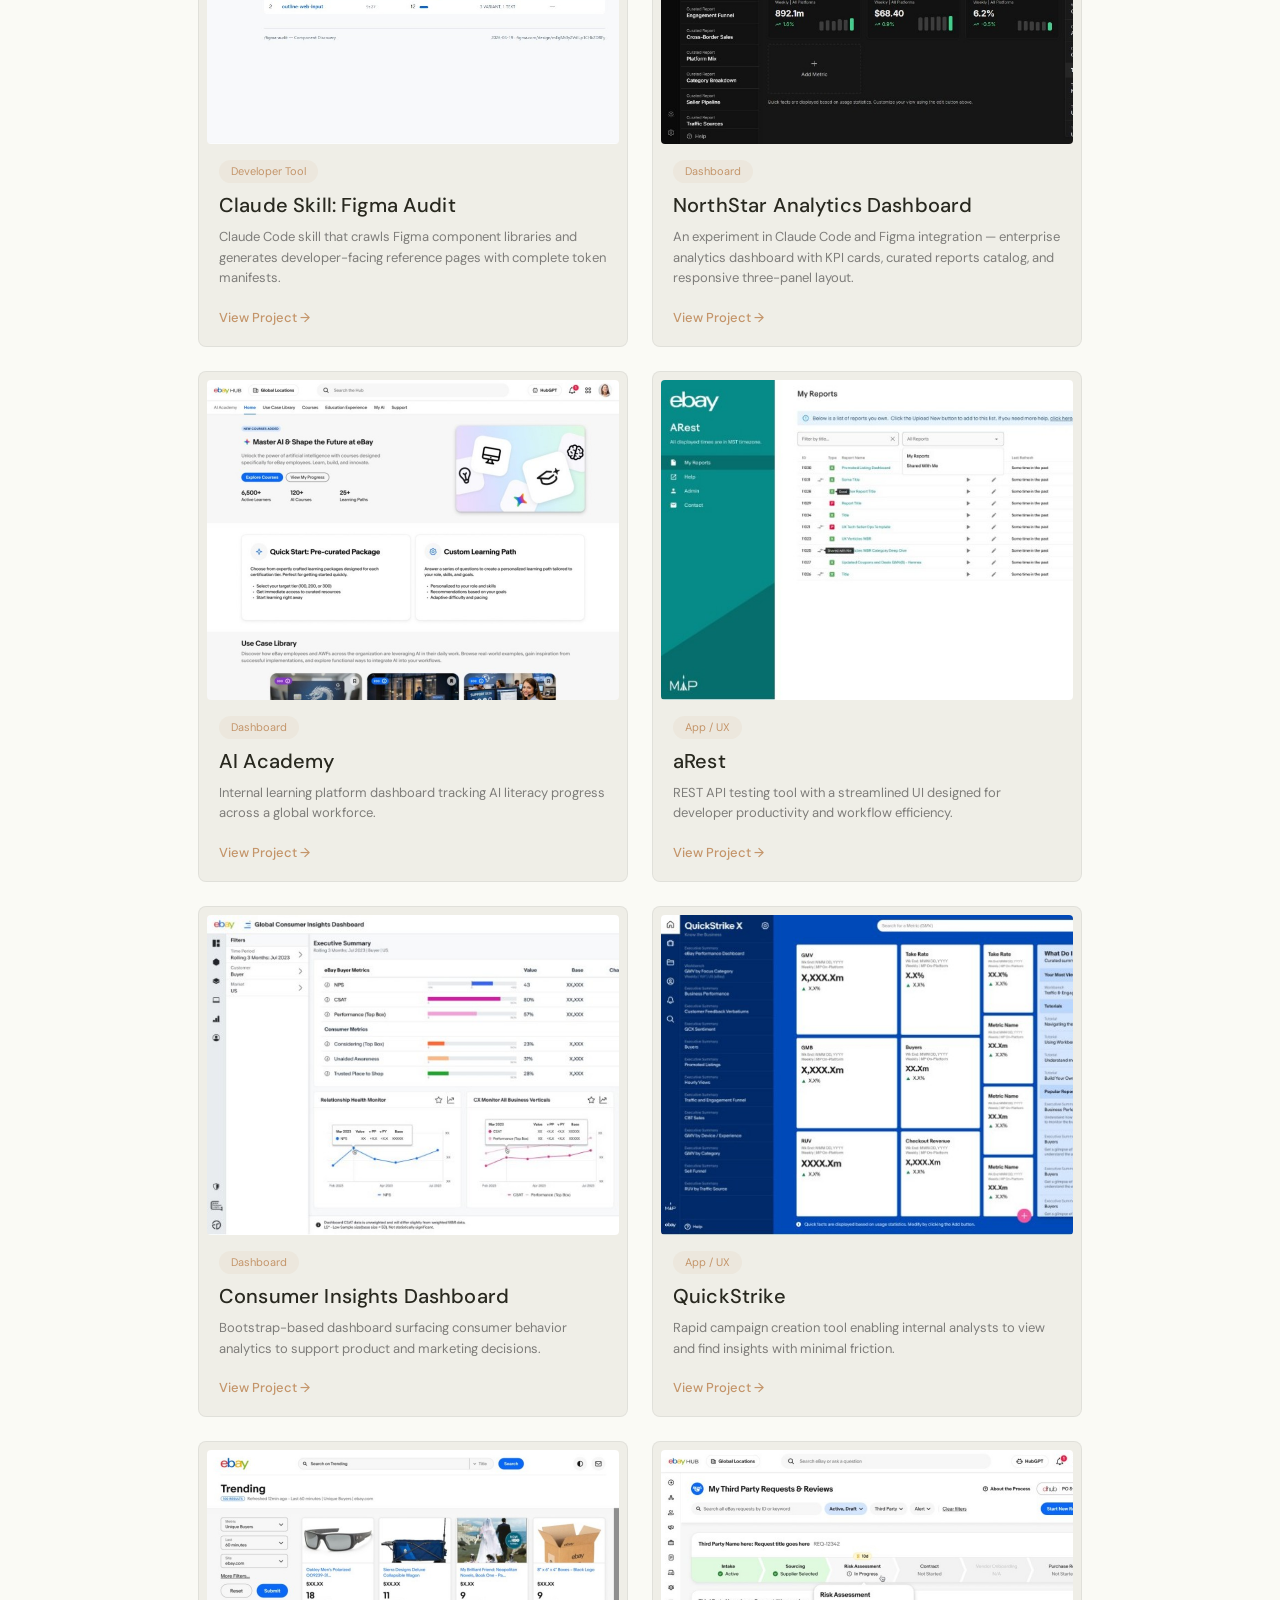
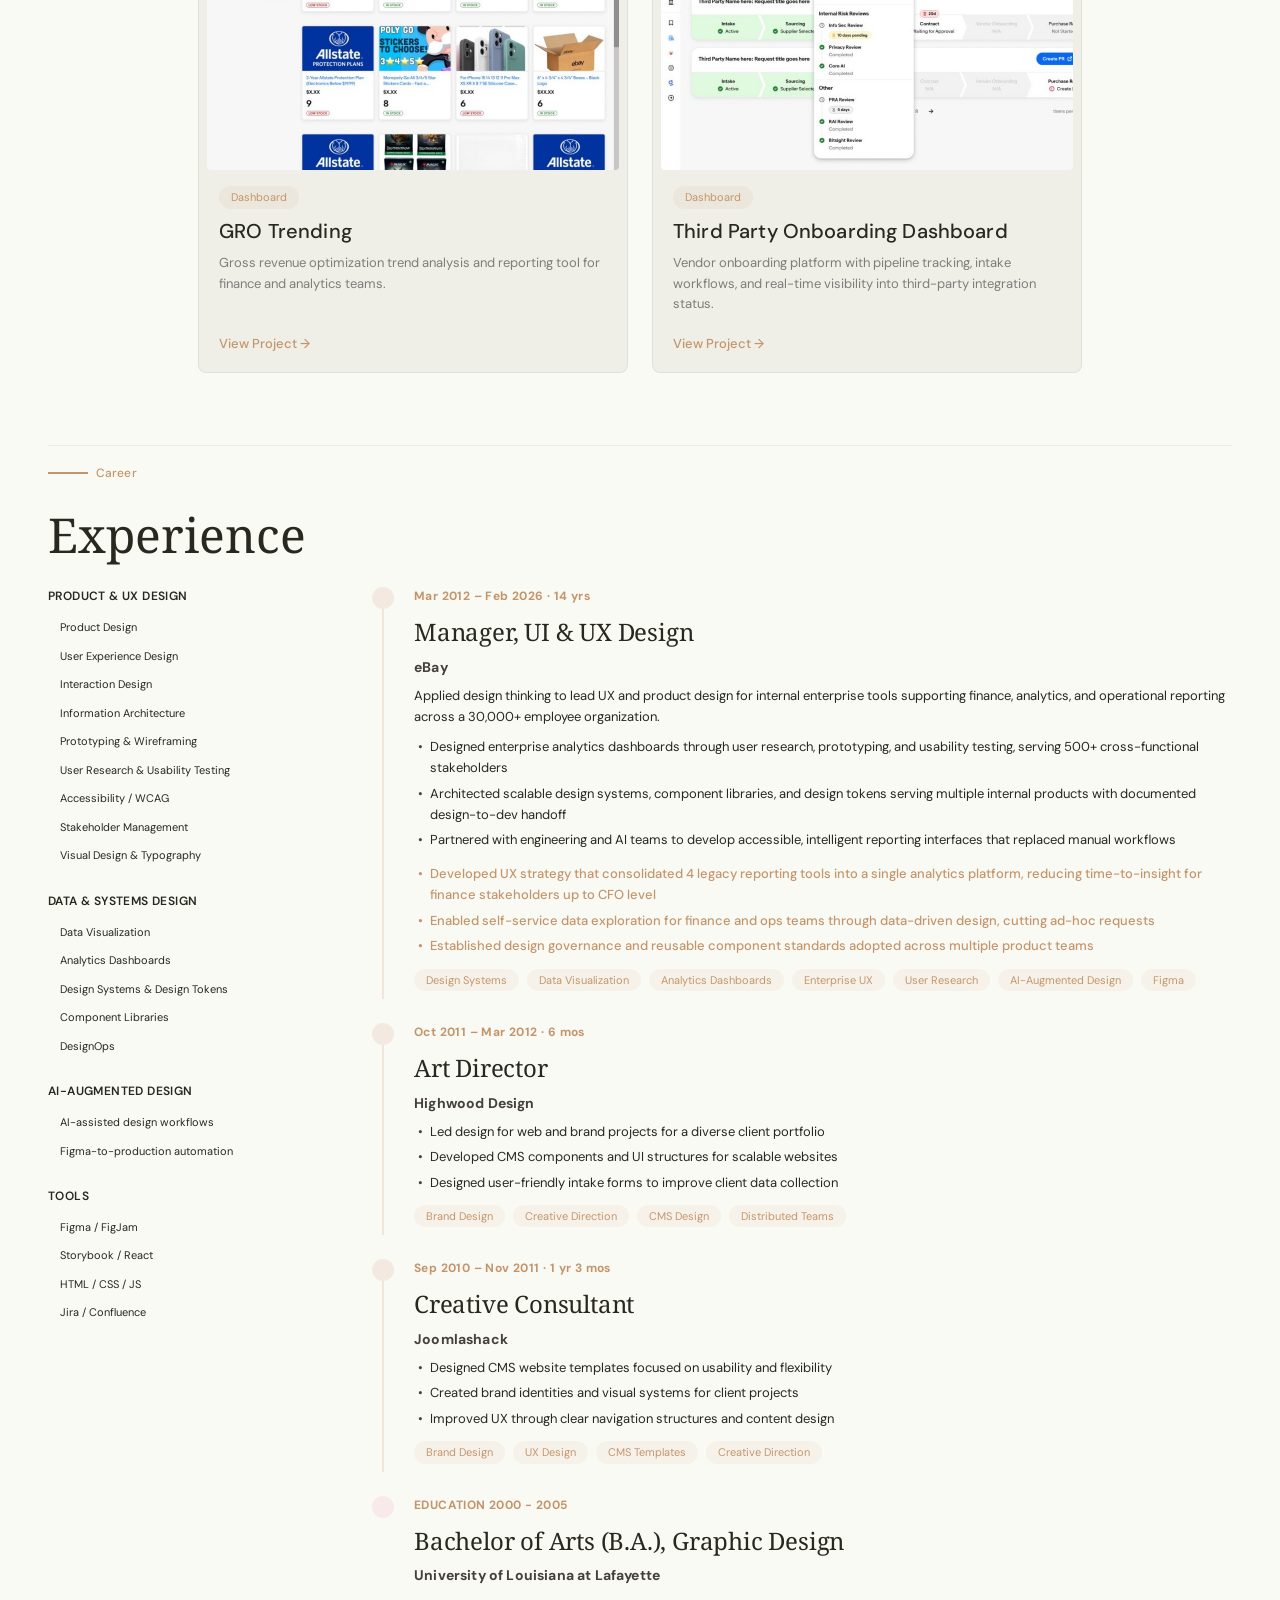
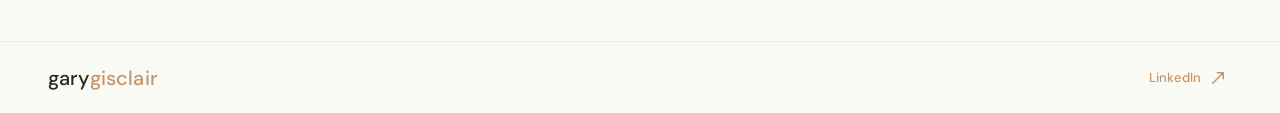
==== commit edfe3fb0: "Redirect /portfolio.html to homescreen Replace portfolio.html with a meta-refresh + JS redirect to /" ====
--- a/portfolio.html
+++ b/portfolio.html
@@ -2,631 +2,13 @@
 <html lang="en">
 <head>
   <meta charset="UTF-8">
-  <meta name="viewport" content="width=device-width, initial-scale=1.0">
-  <title>Portfolio — Gary Gisclair | Dashboards, Data Viz & Brand Design</title>
-  <meta name="description" content="Explore Gary Gisclair's portfolio — dashboards, data visualizations, brand identities, and UX design work spanning 15+ years at eBay and beyond.">
-  <meta name="author" content="Gary Gisclair">
-  <link rel="canonical" href="https://www.garygisclair.com/portfolio.html">
-
-  <!-- Open Graph -->
-  <meta property="og:type" content="website">
-  <meta property="og:title" content="Portfolio — Gary Gisclair | Dashboards, Data Viz & Brand Design">
-  <meta property="og:description" content="Dashboards, data visualizations, brand identities, and UX design work spanning 15+ years at eBay and beyond.">
-  <meta property="og:url" content="https://www.garygisclair.com/portfolio.html">
-  <meta property="og:image" content="https://www.garygisclair.com/images/hero-dashboard.png">
-  <meta property="og:site_name" content="Gary Gisclair">
-
-  <!-- Twitter Card -->
-  <meta name="twitter:card" content="summary_large_image">
-  <meta name="twitter:title" content="Portfolio — Gary Gisclair">
-  <meta name="twitter:description" content="Dashboards, data visualizations, brand identities, and UX design work spanning 15+ years.">
-  <meta name="twitter:image" content="https://www.garygisclair.com/images/hero-dashboard.png">
-
-  <link rel="preconnect" href="https://fonts.googleapis.com">
-  <link rel="preconnect" href="https://fonts.gstatic.com" crossorigin>
-  <link href="https://fonts.googleapis.com/css2?family=Noto+Serif:wght@400;500&family=DM+Sans:opsz,wght@9..40,300;9..40,400;9..40,500;9..40,600;9..40,700&display=swap" rel="stylesheet">
-  <link rel="stylesheet" href="styles.css">
-  <script src="https://mcp.figma.com/mcp/html-to-design/capture.js" async></script>
+  <title>Gary Gisclair</title>
+  <link rel="canonical" href="https://www.garygisclair.com/">
+  <meta name="robots" content="noindex">
+  <meta http-equiv="refresh" content="0; url=/">
+  <script>window.location.replace("/");</script>
 </head>
 <body>
-
-  <!-- Navigation -->
-  <nav class="nav" aria-label="Main navigation">
-    <div class="nav__inner">
-      <a href="index.html" class="logo" aria-label="Gary Gisclair home">
-        <span class="logo__first">gary</span><span class="logo__last">gisclair</span>
-      </a>
-      <div class="nav__links">
-        <a href="index.html" class="nav__link">Home</a>
-        <a href="portfolio.html" class="nav__link nav__link--active">Portfolio</a>
-        <a href="index.html#experience" class="nav__link">Experience</a>
-      </div>
-      <div class="nav__actions">
-        <a href="https://www.linkedin.com/in/gary-gisclair-3093a55/" target="_blank" rel="noopener noreferrer" class="btn btn--nav">
-          LinkedIn
-          <svg class="btn__icon" viewBox="0 0 18 18" fill="none" xmlns="http://www.w3.org/2000/svg" aria-hidden="true">
-            <path d="M3.75 14.25L14.25 3.75M14.25 3.75H8.25M14.25 3.75V9.75" stroke="currentColor" stroke-width="1.5" stroke-linecap="round" stroke-linejoin="round"/>
-          </svg>
-        </a>
-      </div>
-    </div>
-  </nav>
-
-  <main>
-
-    <!-- Page Header -->
-    <section class="section page-hero" aria-label="Portfolio header">
-      <div class="container">
-        <div class="page-hero__inner reveal">
-          <div class="section-label">
-            <span class="section-label__line"></span>
-            <span class="section-label__text">All Work</span>
-          </div>
-          <h1 class="section-title">Portfolio</h1>
-          <p class="page-hero__tagline">A collection of dashboards, data visualizations, brand identities, and UX design work spanning 15+ years at eBay and beyond.</p>
-        </div>
-      </div>
-    </section>
-
-    <!-- Live Examples -->
-    <section class="section" aria-label="Live examples">
-      <div class="container">
-        <header class="section-header section-header--blue reveal">
-          <div class="section-label">
-            <span class="section-label__line"></span>
-            <span class="section-label__text">Interactive Demos</span>
-          </div>
-          <h2 class="section-title section-title--sm">Live Examples</h2>
-        </header>
-        <p class="live-examples__disclaimer">These are interactive design prototypes created to demonstrate UI, data visualization, and design system concepts &mdash; not production applications.</p>
-        <div class="pcard-grid">
-
-          <a class="pcard pcard--link" href="https://garygisclair.github.io/northstar/" target="_blank" rel="noopener noreferrer" aria-label="View NorthStar Analytics Dashboard demo">
-            <div class="pcard__media" aria-hidden="true"><img src="images/thumb-northstar.jpg" alt="NorthStar Analytics Dashboard preview"></div>
-            <div class="pcard__body">
-              <span class="tag pcard__category">Interactive Demo</span>
-              <h3 class="pcard__title">NorthStar Analytics Dashboard</h3>
-              <p class="pcard__desc">Enterprise analytics dashboard with KPI cards, curated reports catalog, and responsive three-panel layout</p>
-              <span class="pcard__cta" aria-hidden="true">View Demo →</span>
-            </div>
-          </a>
-
-          <a class="pcard pcard--link" href="https://garygisclair.github.io/supermega-design-system/" target="_blank" rel="noopener noreferrer" aria-label="View Supermega Design System demo">
-            <div class="pcard__media" aria-hidden="true"><img src="images/thumb-supermega.jpg" alt="Supermega Design System preview"></div>
-            <div class="pcard__body">
-              <span class="tag pcard__category">Interactive Demo</span>
-              <h3 class="pcard__title">Supermega Design System</h3>
-              <p class="pcard__desc">Interactive design system with component documentation and usage guidelines</p>
-              <span class="pcard__cta" aria-hidden="true">View Demo →</span>
-            </div>
-          </a>
-
-          <a class="pcard pcard--link" href="https://garygisclair.github.io/company-ai-compare-dashboard/" target="_blank" rel="noopener noreferrer" aria-label="View AI Leadership Dashboard demo">
-            <div class="pcard__media" aria-hidden="true"><img src="images/thumb-ai-dashboard.jpg" alt="AI Leadership Dashboard preview"></div>
-            <div class="pcard__body">
-              <span class="tag pcard__category">Interactive Demo</span>
-              <h3 class="pcard__title">AI Leadership Dashboard</h3>
-              <p class="pcard__desc">Analytics dashboard tracking AI adoption, usage trends, and performance across applications</p>
-              <span class="pcard__cta" aria-hidden="true">View Demo →</span>
-            </div>
-          </a>
-
-          <a class="pcard pcard--link" href="https://garygisclair.github.io/visualization-design-handbook/index.html" target="_blank" rel="noopener noreferrer" aria-label="View Visualization Design Handbook demo">
-            <div class="pcard__media" aria-hidden="true"><img src="images/thumb-viz-handbook.jpg" alt="Visualization Design Handbook preview"></div>
-            <div class="pcard__body">
-              <span class="tag pcard__category">Interactive Demo</span>
-              <h3 class="pcard__title">Visualization Design Handbook</h3>
-              <p class="pcard__desc">Figma design library encoding Tufte and Few principles for data visualization</p>
-              <span class="pcard__cta" aria-hidden="true">View Demo →</span>
-            </div>
-          </a>
-
-          <a class="pcard pcard--link" href="https://garygisclair.github.io/supermega-sitebuilder/" target="_blank" rel="noopener noreferrer" aria-label="View SuperMega Sitebuilder demo">
-            <div class="pcard__media" aria-hidden="true"><img src="images/thumb-sitebuilder.jpg" alt="SuperMega Sitebuilder preview"></div>
-            <div class="pcard__body">
-              <span class="tag pcard__category">Interactive Demo</span>
-              <h3 class="pcard__title">SuperMega Sitebuilder</h3>
-              <p class="pcard__desc">AI-powered page builder prototype with scripted chat demo and animated block assembly</p>
-              <span class="pcard__cta" aria-hidden="true">View Demo →</span>
-            </div>
-          </a>
-
-          <a class="pcard pcard--link" href="https://garygisclair.github.io/experiement-ai-compare/" target="_blank" rel="noopener noreferrer" aria-label="View AI Compare Experiment demo">
-            <div class="pcard__media" aria-hidden="true"><img src="images/thumb-ai-compare.jpg" alt="AI Compare Experiment preview"></div>
-            <div class="pcard__body">
-              <span class="tag pcard__category">Interactive Demo</span>
-              <h3 class="pcard__title">AI Compare Experiment</h3>
-              <p class="pcard__desc">Data visualization dashboard comparing AI tool adoption, usage trends, and engagement metrics</p>
-              <span class="pcard__cta" aria-hidden="true">View Demo →</span>
-            </div>
-          </a>
-
-        </div>
-      </div>
-    </section>
-
-    <!-- Card Grid -->
-    <section class="section" aria-label="Project library">
-      <div class="container">
-        <header class="section-header section-header--blue reveal">
-          <div class="section-label">
-            <span class="section-label__line"></span>
-            <span class="section-label__text">Selected Work</span>
-          </div>
-          <h2 class="section-title section-title--sm">Project Gallery</h2>
-        </header>
-        <p class="live-examples__disclaimer">Any numbers, metrics, or data shown in these projects are generated for demonstration purposes and do not represent real data.</p>
-        <div class="pcard-grid">
-
-          <article class="pcard" data-id="code-audit-skill" role="button" tabindex="0" aria-label="View Code Audit Skill project">
-            <div class="pcard__media" aria-hidden="true"><img src="images/code-audit-skill/page-01.jpg" alt="Code Audit Skill inventory showing 199 components"></div>
-            <div class="pcard__body">
-              <span class="tag pcard__category">Developer Tool</span>
-              <h3 class="pcard__title">Claude Skill: Code Audit</h3>
-              <p class="pcard__desc">Claude Code skill that auto-discovers every UI component in a codebase and generates interactive inventories with designer-facing reference pages.</p>
-              <button class="pcard__cta" tabindex="-1" aria-hidden="true">View Project →</button>
-            </div>
-          </article>
-
-          <article class="pcard" data-id="figma-audit-skill" role="button" tabindex="0" aria-label="View Figma Audit Skill project">
-            <div class="pcard__media" aria-hidden="true"><img src="images/figma-audit-skill/page-01.jpg" alt="Figma Audit Skill inventory showing component library"></div>
-            <div class="pcard__body">
-              <span class="tag pcard__category">Developer Tool</span>
-              <h3 class="pcard__title">Claude Skill: Figma Audit</h3>
-              <p class="pcard__desc">Claude Code skill that crawls Figma component libraries and generates developer-facing reference pages with complete token manifests.</p>
-              <button class="pcard__cta" tabindex="-1" aria-hidden="true">View Project →</button>
-            </div>
-          </article>
-
-          <article class="pcard" data-id="northstar" role="button" tabindex="0" aria-label="View NorthStar Analytics Dashboard project">
-            <div class="pcard__media" aria-hidden="true"><img src="images/northstar/page-01.jpg" alt="NorthStar Analytics Dashboard"></div>
-            <div class="pcard__body">
-              <span class="tag pcard__category">Dashboard</span>
-              <h3 class="pcard__title">NorthStar Analytics Dashboard</h3>
-              <p class="pcard__desc">Enterprise analytics dashboard with KPI cards, curated reports catalog, and responsive three-panel layout.</p>
-              <button class="pcard__cta" tabindex="-1" aria-hidden="true">View Project →</button>
-            </div>
-          </article>
-
-          <article class="pcard" data-id="ai-academy" role="button" tabindex="0" aria-label="View AI Academy project">
-            <div class="pcard__media" aria-hidden="true"><img src="images/ai-academy/page-01.jpg" alt="AI Academy dashboard"></div>
-            <div class="pcard__body">
-              <span class="tag pcard__category">Dashboard</span>
-              <h3 class="pcard__title">AI Academy</h3>
-              <p class="pcard__desc">Internal learning platform dashboard tracking AI literacy progress across eBay's global workforce.</p>
-              <button class="pcard__cta" tabindex="-1" aria-hidden="true">View Project →</button>
-            </div>
-          </article>
-
-          <!-- HIDDEN: AI Leadership Dashboard
-          <article class="pcard" data-id="ai-leadership-dashboard" role="button" tabindex="0" aria-label="View AI Leadership Dashboard project">
-            <div class="pcard__media" aria-hidden="true"><img src="images/ai-leadership-dashboard/page-01.jpg" alt="AI Leadership Dashboard"></div>
-            <div class="pcard__body">
-              <span class="tag pcard__category">Dashboard</span>
-              <h3 class="pcard__title">AI Leadership Dashboard</h3>
-              <p class="pcard__desc">Executive-facing analytics dashboard tracking AI adoption, investment, and outcomes across the organization.</p>
-              <button class="pcard__cta" tabindex="-1" aria-hidden="true">View Project →</button>
-            </div>
-          </article>
-          -->
-
-          <article class="pcard" data-id="arest" role="button" tabindex="0" aria-label="View aRest project">
-            <div class="pcard__media" aria-hidden="true"><img src="images/arest/page-02.jpg" alt="aRest API testing tool"></div>
-            <div class="pcard__body">
-              <span class="tag pcard__category">App / UX</span>
-              <h3 class="pcard__title">aRest</h3>
-              <p class="pcard__desc">REST API testing tool with a streamlined UI designed for developer productivity and workflow efficiency.</p>
-              <button class="pcard__cta" tabindex="-1" aria-hidden="true">View Project →</button>
-            </div>
-          </article>
-
-          <article class="pcard" data-id="consumer-insights-dashboard" role="button" tabindex="0" aria-label="View Consumer Insights Dashboard project">
-            <div class="pcard__media" aria-hidden="true"><img src="images/consumer-insights-dashboard/page-01.jpg" alt="Consumer Insights Dashboard"></div>
-            <div class="pcard__body">
-              <span class="tag pcard__category">Dashboard</span>
-              <h3 class="pcard__title">Consumer Insights Dashboard</h3>
-              <p class="pcard__desc">Bootstrap-based dashboard surfacing consumer behavior analytics to support product and marketing decisions.</p>
-              <button class="pcard__cta" tabindex="-1" aria-hidden="true">View Project →</button>
-            </div>
-          </article>
-
-
-          <article class="pcard" data-id="finance-coe-branding" role="button" tabindex="0" aria-label="View Finance COE Branding project">
-            <div class="pcard__media pcard__media--contain" aria-hidden="true"><img src="images/finance-coe-branding/page-01.jpg" alt="Finance COE brand identity"></div>
-            <div class="pcard__body">
-              <span class="tag pcard__category">Branding</span>
-              <h3 class="pcard__title">Finance COE Branding</h3>
-              <p class="pcard__desc">Visual identity system and brand guidelines for eBay's Finance Center of Excellence team.</p>
-              <button class="pcard__cta" tabindex="-1" aria-hidden="true">View Project →</button>
-            </div>
-          </article>
-
-          <article class="pcard" data-id="finance-innovation-transformation" role="button" tabindex="0" aria-label="View Finance Innovation Transformation Logo project">
-            <div class="pcard__media pcard__media--contain" aria-hidden="true"><img src="images/finance-innovation-transformation/page-01.jpg" alt="Finance Innovation and Transformation logo"></div>
-            <div class="pcard__body">
-              <span class="tag pcard__category">Branding</span>
-              <h3 class="pcard__title">Finance Innovation &amp; Transformation</h3>
-              <p class="pcard__desc">Logo and brand identity for eBay's internal Finance Innovation and Transformation program.</p>
-              <button class="pcard__cta" tabindex="-1" aria-hidden="true">View Project →</button>
-            </div>
-          </article>
-
-          <article class="pcard" data-id="gro-trending" role="button" tabindex="0" aria-label="View GRO Trending project">
-            <div class="pcard__media" aria-hidden="true"><img src="images/gro-trending/page-01.jpg" alt="GRO Trending revenue dashboard"></div>
-            <div class="pcard__body">
-              <span class="tag pcard__category">Dashboard</span>
-              <h3 class="pcard__title">GRO Trending</h3>
-              <p class="pcard__desc">Gross revenue optimization trend analysis and reporting tool for eBay's finance and analytics teams.</p>
-              <button class="pcard__cta" tabindex="-1" aria-hidden="true">View Project →</button>
-            </div>
-          </article>
-
-          <!-- HIDDEN: Innersourcing Dashboard
-          <article class="pcard" data-id="innersourcing-dashboard" role="button" tabindex="0" aria-label="View Innersourcing Dashboard project">
-            <div class="pcard__media" aria-hidden="true"><img src="images/innersourcing-dashboard/page-01.jpg" alt="Innersourcing contributor activity dashboard"></div>
-            <div class="pcard__body">
-              <span class="tag pcard__category">Dashboard</span>
-              <h3 class="pcard__title">Innersourcing Dashboard</h3>
-              <p class="pcard__desc">Contributor activity tracking dashboard for eBay's innersourcing program, surfacing code contribution metrics.</p>
-              <button class="pcard__cta" tabindex="-1" aria-hidden="true">View Project →</button>
-            </div>
-          </article>
-          -->
-
-          <article class="pcard" data-id="quickstrike" role="button" tabindex="0" aria-label="View QuickStrike project">
-            <div class="pcard__media" aria-hidden="true"><img src="images/quickstrike/page-02.jpg" alt="QuickStrike campaign creation tool"></div>
-            <div class="pcard__body">
-              <span class="tag pcard__category">App / UX</span>
-              <h3 class="pcard__title">QuickStrike</h3>
-              <p class="pcard__desc">Rapid campaign creation tool enabling internal marketing teams to launch targeted promotions with minimal friction.</p>
-              <button class="pcard__cta" tabindex="-1" aria-hidden="true">View Project →</button>
-            </div>
-          </article>
-
-          <article class="pcard" data-id="third-party-dashboard" role="button" tabindex="0" aria-label="View Third Party Dashboard project">
-            <div class="pcard__media" aria-hidden="true"><img src="images/third-party-dashboard/page-01.jpg" alt="Third Party vendor analytics dashboard"></div>
-            <div class="pcard__body">
-              <span class="tag pcard__category">Dashboard</span>
-              <h3 class="pcard__title">Third Party Dashboard</h3>
-              <p class="pcard__desc">Partner and vendor analytics reporting interface providing real-time visibility into third-party performance data.</p>
-              <button class="pcard__cta" tabindex="-1" aria-hidden="true">View Project →</button>
-            </div>
-          </article>
-
-          <!-- HIDDEN: Travel & Reimbursement Expenses
-          <article class="pcard" data-id="travel-reimbursement" role="button" tabindex="0" aria-label="View Travel and Reimbursement Expenses project">
-            <div class="pcard__media" aria-hidden="true"><img src="images/travel-and-reimbursement/page-01.jpg" alt="Travel and Reimbursement expense dashboard"></div>
-            <div class="pcard__body">
-              <span class="tag pcard__category">Dashboard</span>
-              <h3 class="pcard__title">Travel &amp; Reimbursement Expenses</h3>
-              <p class="pcard__desc">Employee expense tracking and reimbursement management tool with approval workflows and spend analytics.</p>
-              <button class="pcard__cta" tabindex="-1" aria-hidden="true">View Project →</button>
-            </div>
-          </article>
-          -->
-
-          <article class="pcard" data-id="ux-central-logo" role="button" tabindex="0" aria-label="View UX Central Logo project">
-            <div class="pcard__media pcard__media--contain" aria-hidden="true"><img src="images/ux-central-logo/page-01.jpg" alt="UX Central logo design"></div>
-            <div class="pcard__body">
-              <span class="tag pcard__category">Branding</span>
-              <h3 class="pcard__title">UX Central Logo</h3>
-              <p class="pcard__desc">Brand identity and logo design for eBay's centralized UX design system and shared component library.</p>
-              <button class="pcard__cta" tabindex="-1" aria-hidden="true">View Project →</button>
-            </div>
-          </article>
-
-        </div>
-      </div>
-    </section>
-
-  </main>
-
-  <!-- Footer -->
-  <footer class="footer" role="contentinfo">
-    <div class="footer__inner">
-      <a href="index.html" class="logo" aria-label="Gary Gisclair">
-        <span class="logo__first">gary</span><span class="logo__last">gisclair</span>
-      </a>
-      <a href="https://www.linkedin.com/in/gary-gisclair-3093a55/" target="_blank" rel="noopener noreferrer" class="btn btn--text">
-        LinkedIn
-        <svg class="btn__icon" viewBox="0 0 18 18" fill="none" xmlns="http://www.w3.org/2000/svg" aria-hidden="true">
-          <path d="M3.75 14.25L14.25 3.75M14.25 3.75H8.25M14.25 3.75V9.75" stroke="currentColor" stroke-width="1.5" stroke-linecap="round" stroke-linejoin="round"/>
-        </svg>
-      </a>
-    </div>
-  </footer>
-
-  <!-- ================================================
-       PROJECT DETAIL MODAL
-       ================================================ -->
-  <div class="modal-overlay" id="modal-overlay" hidden aria-modal="true" role="dialog" aria-labelledby="modal-title">
-    <div class="modal" id="modal">
-      <button class="modal__close" id="modal-close" aria-label="Close project detail">&#x2715;</button>
-      <div class="modal__hero" id="modal-hero" aria-hidden="true"><img id="modal-hero-img" src="" alt="" hidden></div>
-      <div class="modal__content">
-        <div class="modal__meta">
-          <span class="tag" id="modal-category"></span>
-        </div>
-        <h2 class="modal__title" id="modal-title"></h2>
-        <hr class="modal__divider">
-        <div class="modal__sections">
-          <div>
-            <p class="modal__section-label">Overview</p>
-            <p class="modal__section-text" id="modal-overview"></p>
-          </div>
-          <div id="modal-gallery-section">
-            <p class="modal__section-label">Gallery</p>
-            <div class="modal__gallery" id="modal-gallery"></div>
-          </div>
-        </div>
-      </div>
-    </div>
-  </div>
-
-  <script>
-    const projects = {
-      'northstar': {
-        title: 'NorthStar Analytics Dashboard',
-        category: 'Dashboard',
-        overview: 'Enterprise analytics dashboard with a three-panel responsive layout, customizable KPI cards, a curated reports catalog with drag-reorder and group merging, dataset directory with SLA tracking, and a slideshow presentation system. Built with React 19, TypeScript, Tailwind v4, and Radix Themes. Dark mode default.',
-        hero: 'images/northstar/page-01.jpg',
-        galleryColumns: 1,
-        gallery: [
-          'images/northstar/page-02.jpg',
-          'images/northstar/page-03.jpg',
-          'images/northstar/page-04.jpg',
-          'images/northstar/page-05.jpg',
-        ],
-      },
-      'ai-academy': {
-        title: 'AI Academy',
-        category: 'Dashboard',
-        overview: 'AI Academy is an internal learning management platform designed to accelerate AI literacy across eBay\'s global workforce. The dashboard provides employees and managers with real-time visibility into course completion, skill assessments, and personalized learning paths. Designed to support eBay\'s strategic initiative to upskill over 10,000 employees in applied AI concepts.',
-        hero: 'images/ai-academy/page-01.jpg',
-        gallery: ['images/ai-academy/page-02.jpg', 'images/ai-academy/page-03.jpg'],
-      },
-      /* HIDDEN: AI Leadership Dashboard
-      'ai-leadership-dashboard': {
-        title: 'AI Leadership Dashboard',
-        category: 'Dashboard',
-        overview: 'An executive-facing analytics dashboard providing senior leadership with a consolidated view of AI adoption, investment allocation, and program outcomes across all of eBay. Features trend analysis, team-level breakdowns, and progress-to-goal indicators to support strategic planning and resource decisions.',
-        hero: 'images/ai-leadership-dashboard/page-01.jpg',
-        gallery: [
-          'images/ai-leadership-dashboard/page-02.jpg',
-          'images/ai-leadership-dashboard/page-03.jpg',
-          'images/ai-leadership-dashboard/page-04.jpg',
-        ],
-      },
-      */
-      'arest': {
-        title: 'aRest',
-        category: 'App / UX',
-        overview: 'A REST API testing and documentation tool designed to reduce friction in developer workflows. The interface focuses on speed and clarity — allowing engineers to configure, execute, and inspect API calls with minimal overhead. Designed in close collaboration with eBay\'s internal platform teams.',
-        hero: 'images/arest/page-02.jpg',
-        gallery: [
-          'images/arest/page-01.jpg',
-          'images/arest/page-03.jpg',
-        ],
-      },
-      'consumer-insights-dashboard': {
-        title: 'Consumer Insights Dashboard',
-        category: 'Dashboard',
-        overview: 'A Bootstrap-based analytics dashboard surfacing consumer behavior data to product managers and marketing strategists. Aggregates purchase patterns, search trends, and engagement metrics into a single view, enabling data-driven decisions without requiring SQL or data engineering support.',
-        hero: 'images/consumer-insights-dashboard/page-01.jpg',
-        gallery: [
-          'images/consumer-insights-dashboard/page-02.jpg',
-          'images/consumer-insights-dashboard/page-07.jpg',
-          'images/consumer-insights-dashboard/page-04.jpg',
-          'images/consumer-insights-dashboard/page-09.jpg',
-        ],
-      },
-
-      'finance-coe-branding': {
-        title: 'Finance COE Branding',
-        category: 'Branding',
-        overview: 'A complete visual identity system for eBay\'s Finance Center of Excellence, including logo design, color palette, typography guidelines, and branded templates for presentations, reports, and internal communications. The identity balances eBay\'s corporate aesthetic with a distinct COE personality.',
-        fit: 'contain',
-        hero: 'images/finance-coe-branding/page-02.jpg',
-        gallery: [
-          'images/finance-coe-branding/page-03.jpg',
-          'images/finance-coe-branding/page-04.jpg',
-          'images/finance-coe-branding/page-05.jpg',
-          'images/finance-coe-branding/page-06.jpg',
-        ],
-      },
-      'finance-innovation-transformation': {
-        title: 'Finance Innovation & Transformation',
-        category: 'Branding',
-        overview: 'Logo design and brand identity for eBay\'s internal Finance Innovation and Transformation program. The identity communicates a forward-thinking, tech-forward culture within the finance organization. Delivered across digital and print touchpoints including decks, badges, and internal portals.',
-        fit: 'contain',
-        hero: 'images/finance-innovation-transformation/page-01.jpg',
-        gallery: [
-          'images/finance-innovation-transformation/page-02.jpg',
-          'images/finance-innovation-transformation/page-03.jpg',
-          'images/finance-innovation-transformation/page-04.jpg',
-          'images/finance-innovation-transformation/page-05.jpg',
-        ],
-      },
-      'gro-trending': {
-        title: 'GRO Trending',
-        category: 'Dashboard',
-        overview: 'A gross revenue optimization trend analysis and reporting tool built for eBay\'s finance and analytics teams. Visualizes revenue drivers, churn indicators, and promotional lift across time periods. Designed to replace static spreadsheet reports with an interactive, filterable interface.',
-        hero: 'images/gro-trending/page-02.jpg',
-      },
-      /* HIDDEN: Innersourcing Dashboard
-      'innersourcing-dashboard': {
-        title: 'Innersourcing Dashboard',
-        category: 'Dashboard',
-        overview: 'A contributor activity tracking dashboard for eBay\'s innersourcing program — an initiative encouraging engineers to contribute to internal shared codebases across team boundaries. The dashboard surfaces commit volume, reviewer activity, and cross-team collaboration metrics for program managers and engineering leads.',
-        hero: 'images/innersourcing-dashboard/page-02.jpg',
-        gallery: [
-          'images/innersourcing-dashboard/page-03.jpg',
-          'images/innersourcing-dashboard/page-04.jpg',
-        ],
-      },
-      */
-      'quickstrike': {
-        title: 'QuickStrike',
-        category: 'App / UX',
-        overview: 'QuickStrike is a rapid campaign creation tool that allows internal marketing teams at eBay to launch targeted promotions with minimal friction. The UX reduces a multi-step process into a guided, single-screen flow — cutting campaign setup time and reducing dependency on engineering support.',
-        hero: 'images/quickstrike/page-03.jpg',
-        galleryPosition: 'left',
-        gallery: [
-          'images/quickstrike/page-01.jpg',
-          'images/quickstrike/page-04.jpg',
-          'images/quickstrike/page-05.jpg',
-          'images/quickstrike/page-06.jpg',
-          'images/quickstrike/page-07.jpg',
-          'images/quickstrike/page-08.jpg',
-        ],
-      },
-      'third-party-dashboard': {
-        title: 'Third Party Dashboard',
-        category: 'Dashboard',
-        overview: 'A partner and vendor analytics reporting interface providing real-time visibility into third-party performance data at eBay. Enables partner relationship managers to monitor SLA compliance, integration health, and financial settlements without needing custom data pulls.',
-        hero: 'images/third-party-dashboard/page-02.jpg',
-        gallery: [
-          'images/third-party-dashboard/page-03.jpg',
-          'images/third-party-dashboard/page-04.jpg',
-          'images/third-party-dashboard/page-05.jpg',
-          'images/third-party-dashboard/page-06.jpg',
-        ],
-      },
-      /* HIDDEN: Travel & Reimbursement Expenses
-      'travel-reimbursement': {
-        title: 'Travel & Reimbursement Expenses',
-        category: 'Dashboard',
-        overview: 'An employee expense tracking and reimbursement management tool with approval workflows, policy compliance indicators, and spend analytics. Designed to reduce the time employees spend on expense reporting while giving finance managers better visibility into travel spend across the organization.',
-        hero: 'images/travel-and-reimbursement/page-01.jpg',
-      },
-      */
-      'ux-central-logo': {
-        title: 'UX Central Logo',
-        category: 'Branding',
-        overview: 'Brand identity and logo design for UX Central — eBay\'s internal hub for the centralized UX design system and shared component library. The mark needed to feel both systematic and human, reflecting the team\'s role as both a design operations function and a creative community.',
-        fit: 'contain',
-        hero: 'images/ux-central-logo/page-02.jpg',
-        gallery: [
-          'images/ux-central-logo/page-03.jpg',
-          'images/ux-central-logo/page-04.jpg',
-        ],
-      },
-      'code-audit-skill': {
-        title: 'Claude Skill: Code Audit',
-        category: 'Developer Tool',
-        overview: 'A Claude Code skill that extracts and audits design systems from any codebase. Point it at a repo — it auto-discovers every UI component, classifies them as Atom / Molecule / Organism, and generates an interactive inventory. Pick any component and get a full HTML reference page with every variant rendered, color tokens with inline swatches, interaction state documentation, and a Figma Import Cheat Sheet with auto-layout settings and variable definitions. Tested across React (styled-components, Tailwind), Angular (Sass M3), iOS (UIKit), and Android (Compose). Outputs Figma-native JSON specs for direct plugin import and drift detection.',
-        hero: 'images/code-audit-skill/page-01.jpg',
-        gallery: [
-          'images/code-audit-skill/page-02.jpg',
-        ],
-      },
-      'figma-audit-skill': {
-        title: 'Claude Skill: Figma Audit',
-        category: 'Developer Tool',
-        overview: 'The reverse of Code Audit — a Claude Code skill that crawls Figma component libraries via the MCP API and generates developer-facing reference pages. It discovers all component sets in a file, classifies them by atomic design tier, and extracts every design token bound to each component: colors, spacing, radius, font families, and text styles. Each component gets an HTML reference page with a visual variant grid (all styles × sizes × states rendered), 9 reference tables documenting every token a developer needs, and a Figma Import Cheat Sheet. Hidden BOOLEAN/INSTANCE_SWAP elements (icon slots, touch targets) are detected and rendered in a separate "With Optional Elements" section.',
-        hero: 'images/figma-audit-skill/page-01.jpg',
-        gallery: [
-          'images/figma-audit-skill/page-02.jpg',
-        ],
-      },
-    };
-
-    const overlay  = document.getElementById('modal-overlay');
-    const modal    = document.getElementById('modal');
-    const closeBtn = document.getElementById('modal-close');
-
-    function openModal(id) {
-      const project = projects[id];
-      if (!project) return;
-
-      document.getElementById('modal-title').textContent    = project.title;
-      document.getElementById('modal-category').textContent = project.category;
-      document.getElementById('modal-overview').textContent = project.overview;
-
-      // Hero image
-      const heroEl = document.getElementById('modal-hero');
-      const heroImg = document.getElementById('modal-hero-img');
-      heroEl.classList.toggle('modal__hero--contain', project.fit === 'contain');
-      heroImg.classList.toggle('img-contain', project.fit === 'contain');
-      if (project.hero) {
-        heroImg.src = project.hero;
-        heroImg.removeAttribute('hidden');
-      } else {
-        heroImg.src = '';
-        heroImg.setAttribute('hidden', '');
-      }
-
-      // Gallery — render however many images the project has
-      const gallerySection = document.getElementById('modal-gallery-section');
-      const gallery = document.getElementById('modal-gallery');
-      if (project.gallery?.length) {
-        const contain = project.fit === 'contain';
-        const imgLeft = project.galleryPosition === 'left';
-        const isSingle = project.gallery.length === 1 || project.galleryColumns === 1;
-        gallery.style.gridTemplateColumns = isSingle ? '1fr' : '';
-        gallery.innerHTML = project.gallery
-          .map(src => {
-            const imgClass = [contain ? 'img-contain' : '', imgLeft ? 'img-left' : ''].filter(Boolean).join(' ');
-            const imgStyle = isSingle ? ' style="height:auto;max-height:600px;"' : '';
-            return `<div class="modal__gallery-img${contain ? ' modal__gallery-img--contain' : ''}"${imgStyle}><img src="${src}" alt=""${imgClass ? ` class="${imgClass}"` : ''}></div>`;
-          })
-          .join('');
-        gallerySection.hidden = false;
-      } else {
-        gallery.innerHTML = '';
-        gallerySection.hidden = true;
-      }
-
-      modal.scrollTop = 0;
-      overlay.removeAttribute('hidden');
-      document.body.style.overflow = 'hidden';
-      closeBtn.focus();
-    }
-
-    function closeModal() {
-      overlay.setAttribute('hidden', '');
-      document.body.style.overflow = '';
-    }
-
-    // Open on card click or Enter/Space keypress
-    document.querySelectorAll('.pcard').forEach(card => {
-      card.addEventListener('click', () => openModal(card.dataset.id));
-      card.addEventListener('keydown', e => {
-        if (e.key === 'Enter' || e.key === ' ') {
-          e.preventDefault();
-          openModal(card.dataset.id);
-        }
-      });
-    });
-
-    // Close on button, backdrop click, or Escape
-    closeBtn.addEventListener('click', closeModal);
-    overlay.addEventListener('click', e => {
-      if (e.target === overlay) closeModal();
-    });
-    document.addEventListener('keydown', e => {
-      if (e.key === 'Escape' && !overlay.hasAttribute('hidden')) closeModal();
-    });
-  </script>
-
-  <script>
-    document.addEventListener('DOMContentLoaded', function() {
-      var reveals = document.querySelectorAll('.reveal');
-      if (!('IntersectionObserver' in window)) {
-        reveals.forEach(function(el) { el.classList.add('reveal--visible'); });
-        return;
-      }
-      var observer = new IntersectionObserver(function(entries) {
-        entries.forEach(function(entry) {
-          if (entry.isIntersecting) {
-            entry.target.classList.add('reveal--visible');
-            observer.unobserve(entry.target);
-          }
-        });
-      }, { threshold: 0.1 });
-      reveals.forEach(function(el) { observer.observe(el); });
-    });
-  </script>
-
+  <p>Redirecting to <a href="/">garygisclair.com</a>...</p>
 </body>
 </html>
